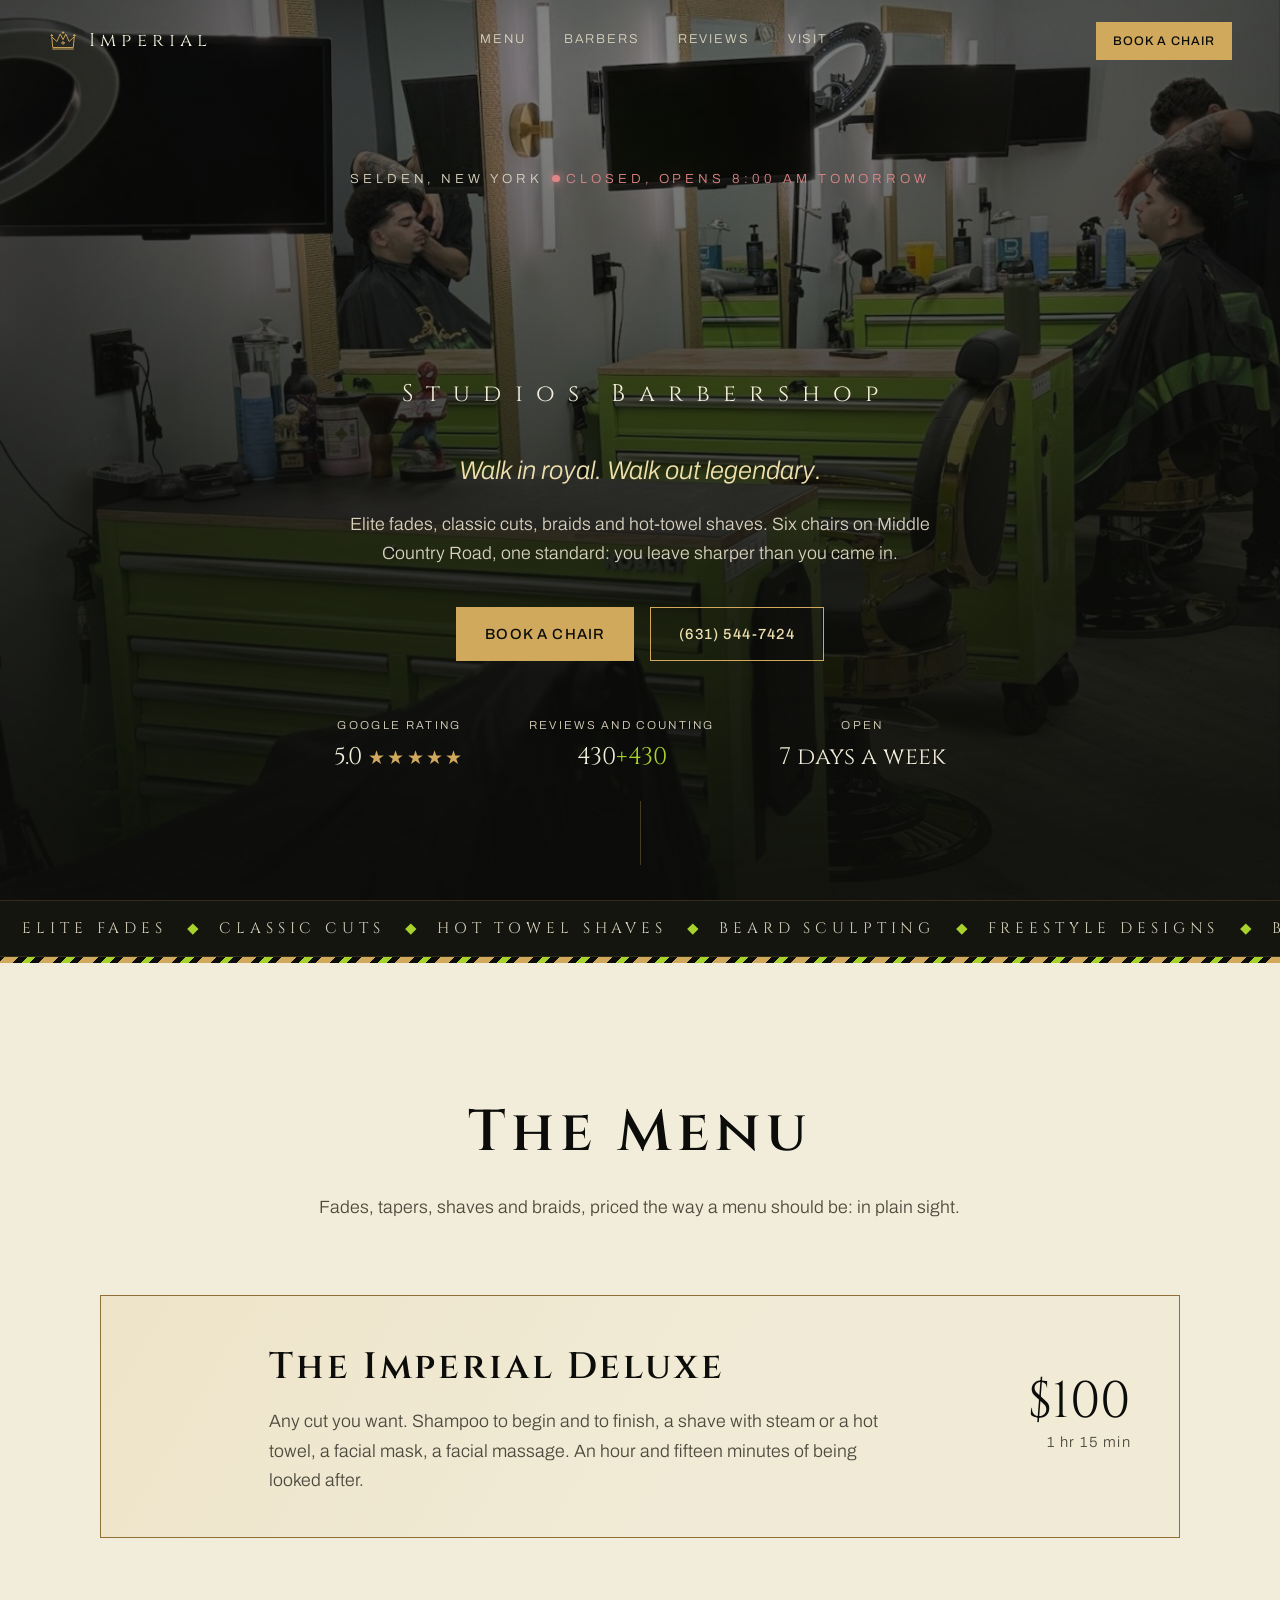
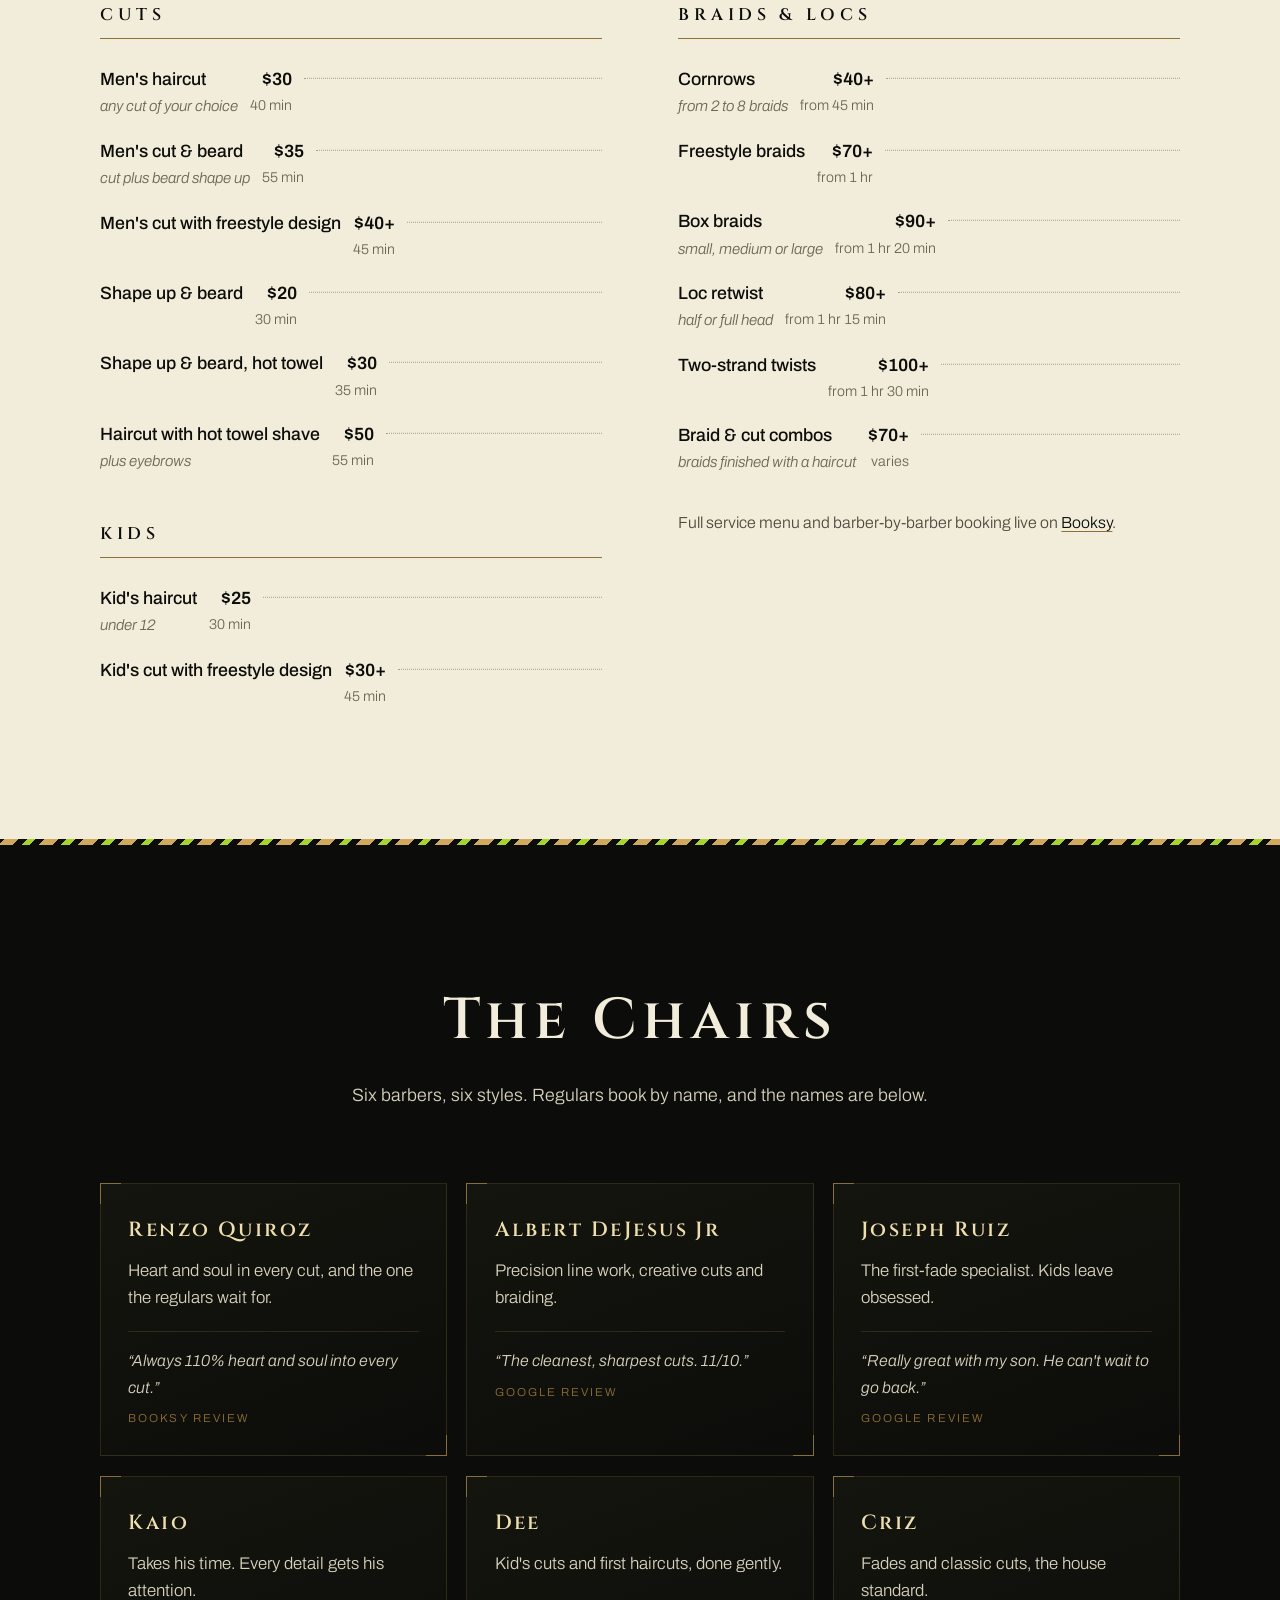
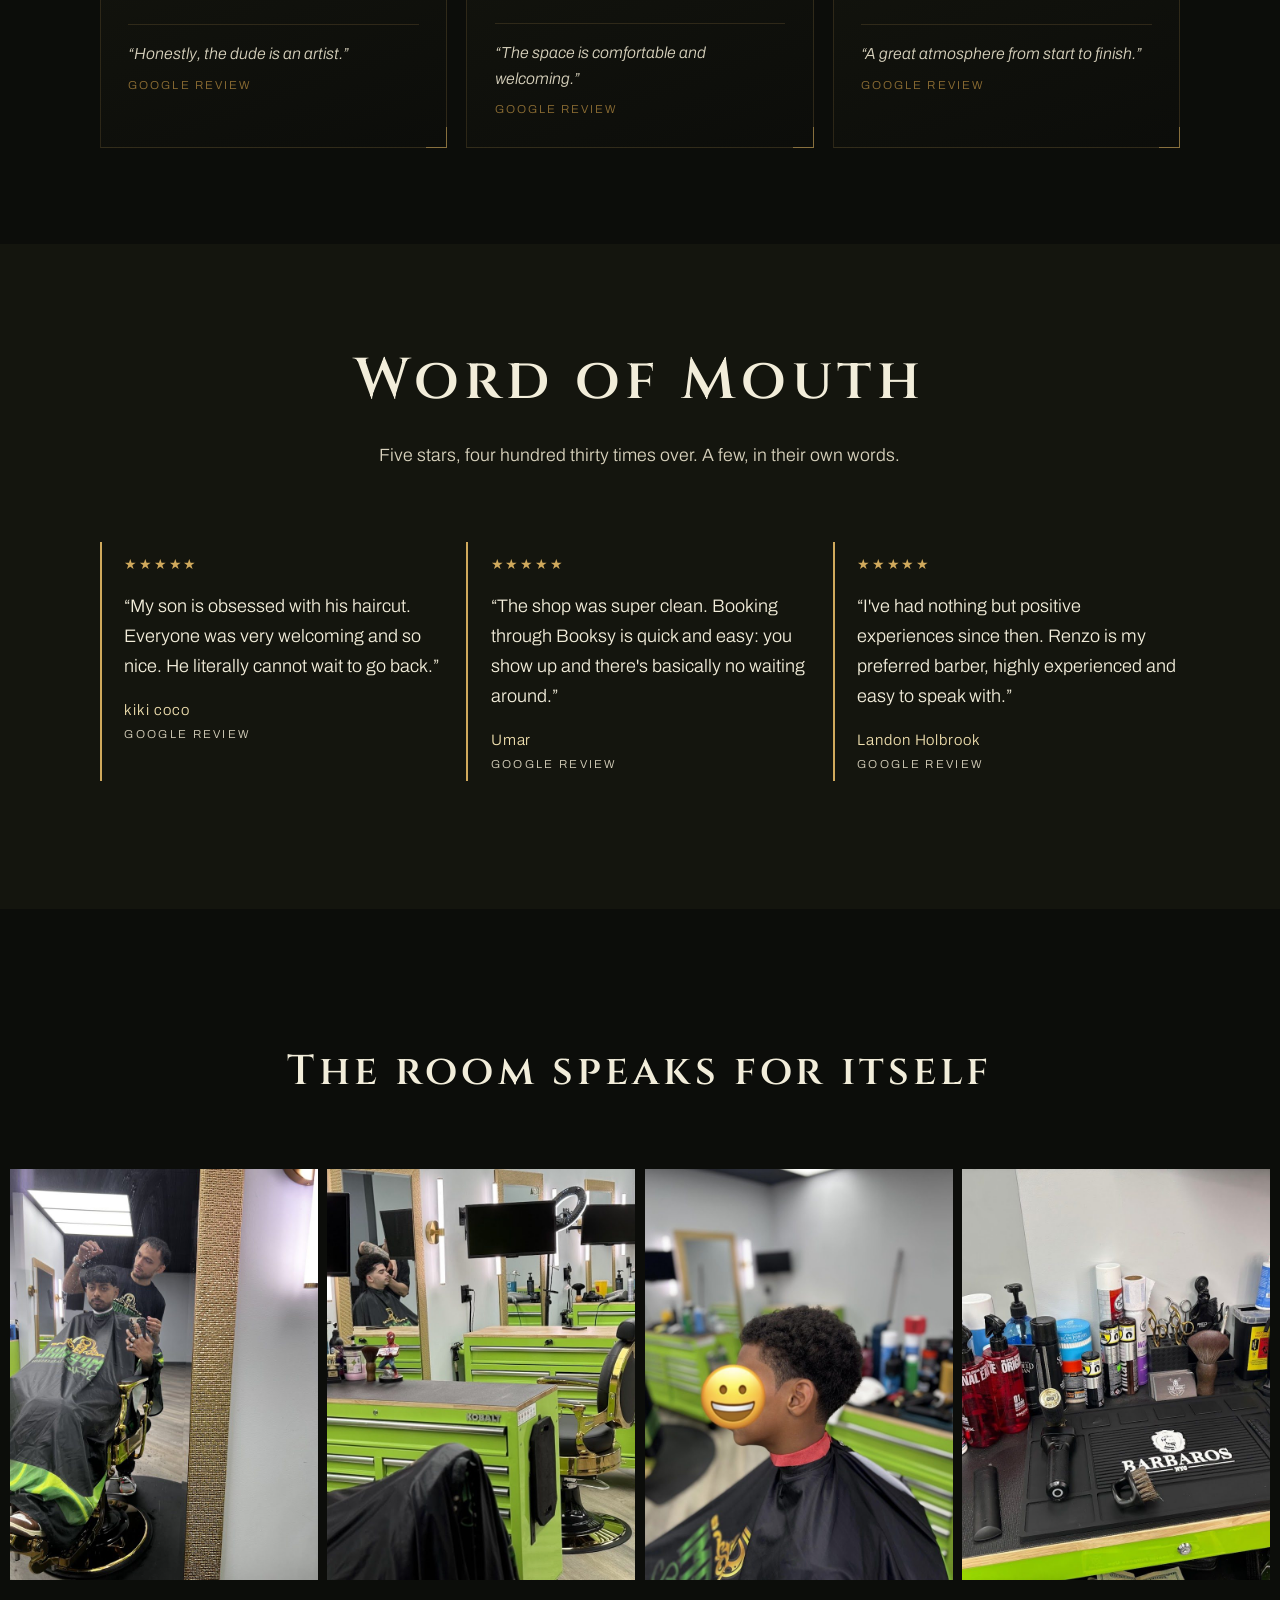
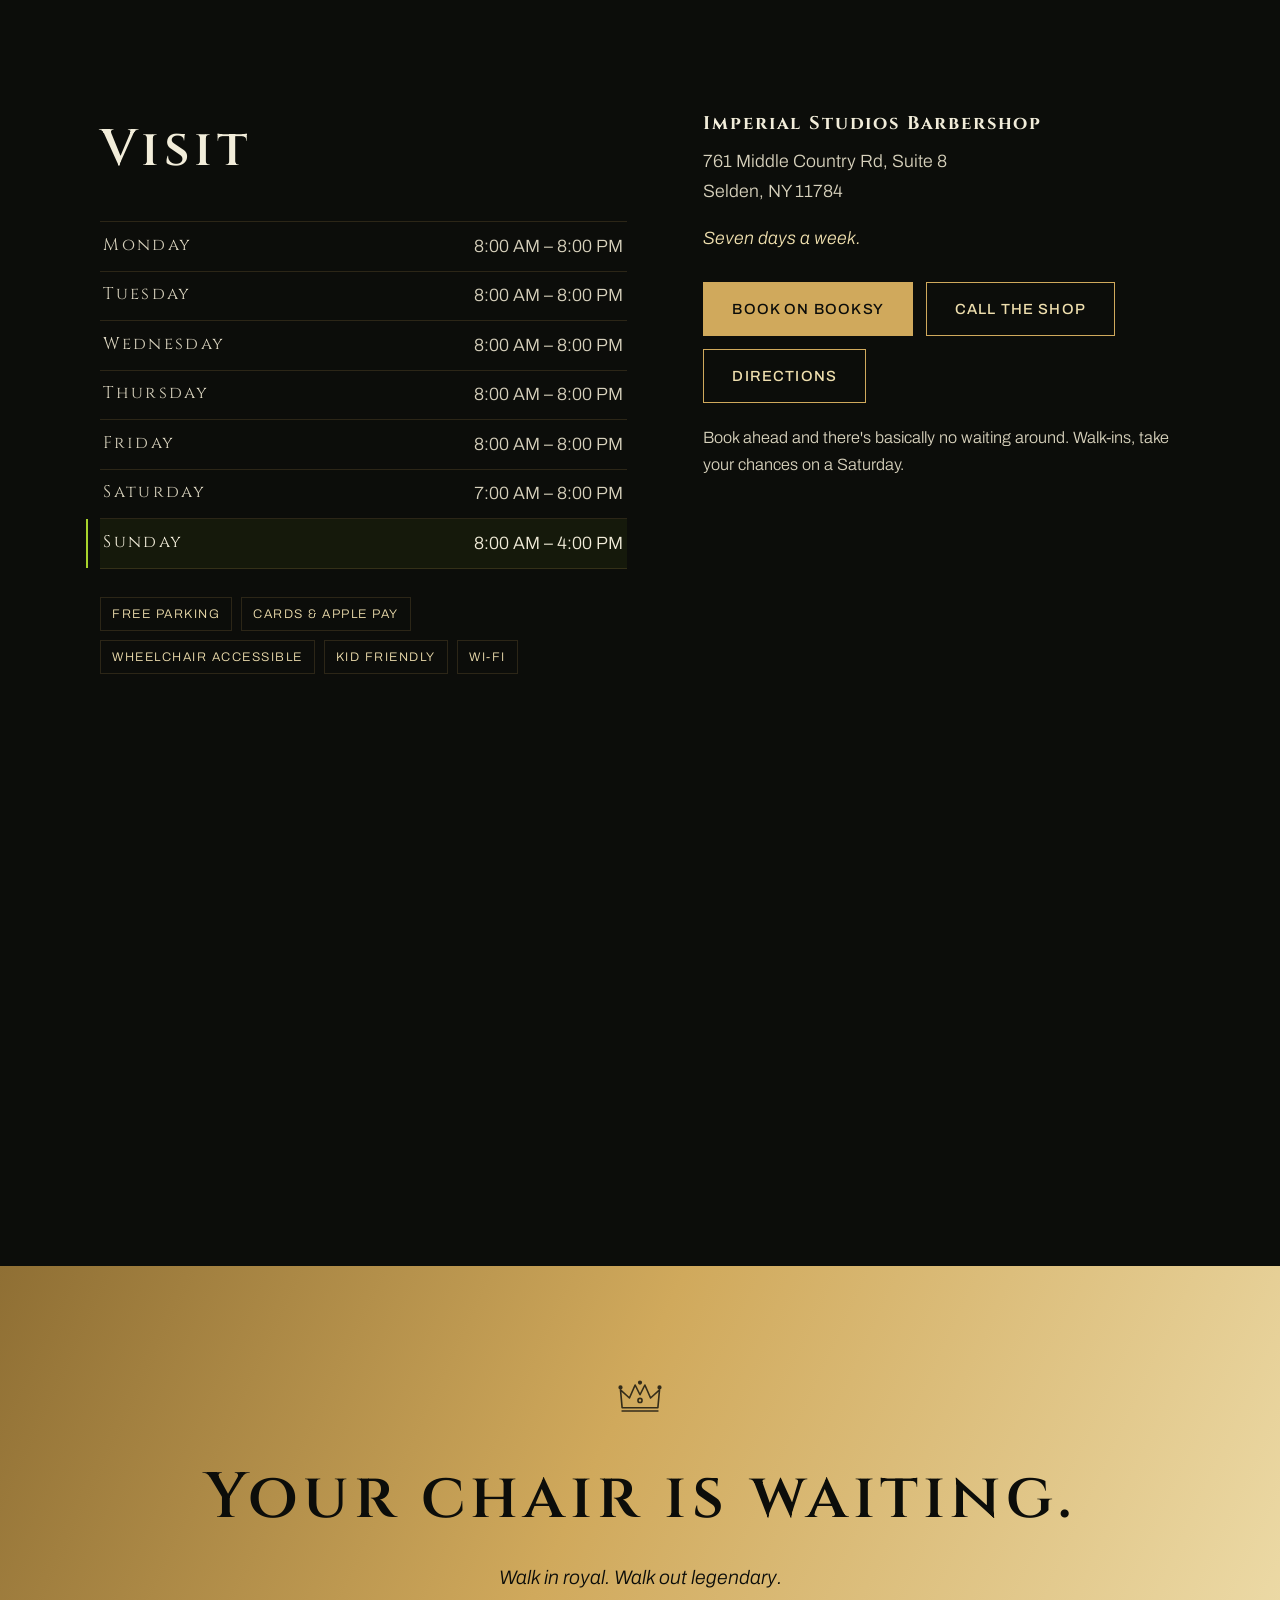
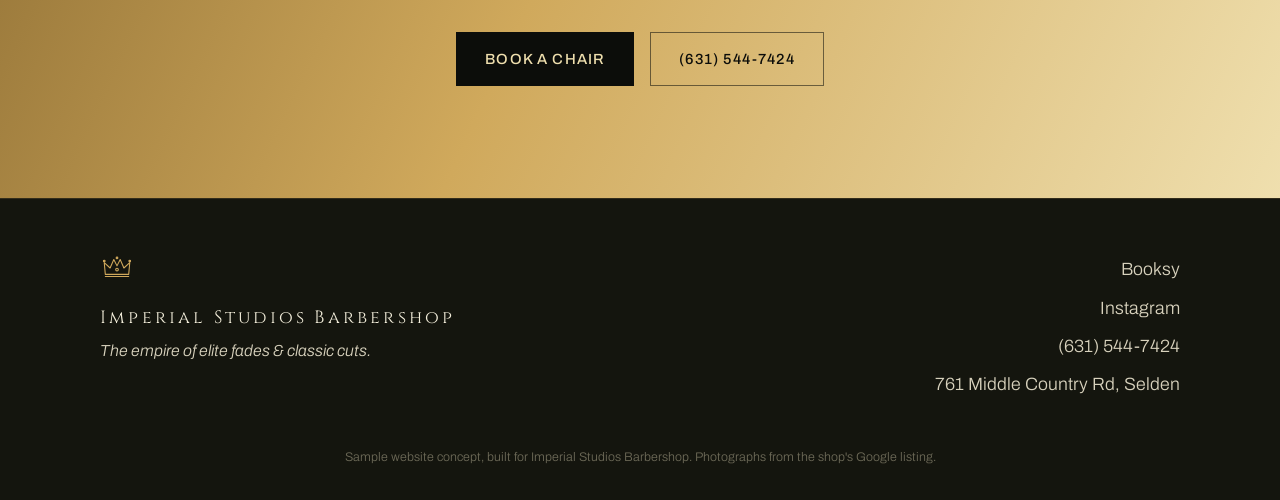
==== index.html @ 31b005c5 "Imperial Studios Barbershop: one-page sample site, gold-and-lime identity, scroll-driven motion" ====
<!DOCTYPE html>
<html lang="en">
<head>
<meta charset="UTF-8">
<meta name="viewport" content="width=device-width, initial-scale=1.0">
<title>Imperial Studios Barbershop · Selden, NY</title>
<meta name="description" content="Elite fades, classic cuts, braids and hot-towel shaves in Selden, New York. Walk in royal, walk out legendary. Book your chair on Booksy.">
<link rel="icon" type="image/svg+xml" href="favicon.svg">
<meta property="og:title" content="Imperial Studios Barbershop · Selden, NY">
<meta property="og:description" content="Walk in royal, walk out legendary. 5.0 stars, 430+ Google reviews. Book your chair on Booksy.">
<meta property="og:image" content="assets/p1.jpg">
<link rel="preconnect" href="https://fonts.googleapis.com">
<link rel="preconnect" href="https://fonts.gstatic.com" crossorigin>
<link href="https://fonts.googleapis.com/css2?family=Cinzel:wght@400;600;700;900&family=Archivo:ital,wght@0,300;0,400;0,500;0,600;1,400&display=swap" rel="stylesheet">
<script type="application/ld+json">
{
  "@context": "https://schema.org",
  "@type": "BarberShop",
  "name": "Imperial Studios Barbershop",
  "telephone": "+1-631-544-7424",
  "address": {
    "@type": "PostalAddress",
    "streetAddress": "761 Middle Country Rd, Suite 8",
    "addressLocality": "Selden",
    "addressRegion": "NY",
    "postalCode": "11784",
    "addressCountry": "US"
  },
  "aggregateRating": { "@type": "AggregateRating", "ratingValue": "5.0", "reviewCount": "430" },
  "openingHoursSpecification": [
    { "@type": "OpeningHoursSpecification", "dayOfWeek": ["Monday","Tuesday","Wednesday","Thursday","Friday"], "opens": "08:00", "closes": "20:00" },
    { "@type": "OpeningHoursSpecification", "dayOfWeek": "Saturday", "opens": "07:00", "closes": "20:00" },
    { "@type": "OpeningHoursSpecification", "dayOfWeek": "Sunday", "opens": "08:00", "closes": "16:00" }
  ],
  "sameAs": ["https://www.instagram.com/imperialstudiosbarbershop/", "https://booksy.com/en-us/1409736_imperial-studios-barbershop_barber-shop_30637_selden"]
}
</script>
<style>/* styles inline-fallback none; see styles.css */</style>
<link rel="stylesheet" href="styles.css">
</head>
<body>

<svg width="0" height="0" style="position:absolute" aria-hidden="true">
  <defs>
    <symbol id="crest" viewBox="0 0 64 48">
      <g fill="none" stroke="currentColor" stroke-width="2" stroke-linejoin="round" stroke-linecap="round">
        <path d="M10 36 L8 14 L19 24 L26 8 L32 20 L38 8 L45 24 L56 14 L54 36 Z"/>
        <path d="M10 40 h44" />
        <circle cx="32" cy="27" r="2.5"/>
        <circle cx="8" cy="11" r="1.6" fill="currentColor"/>
        <circle cx="32" cy="5" r="1.6" fill="currentColor"/>
        <circle cx="56" cy="11" r="1.6" fill="currentColor"/>
      </g>
    </symbol>
    <symbol id="pole" viewBox="0 0 12 48">
      <rect x="0" y="0" width="12" height="48" fill="none"/>
      <path d="M0 48 L12 36 V28 L0 40 Z M0 28 L12 16 V8 L0 20 Z M0 12 L12 0 H4 L0 4 Z" fill="currentColor"/>
    </symbol>
  </defs>
</svg>

<header class="site-head" id="top">
  <a class="brand" href="#top" aria-label="Imperial Studios Barbershop, back to top">
    <svg class="brand-crest" width="30" height="23"><use href="#crest"/></svg>
    <span class="brand-word">Imperial</span>
  </a>
  <nav class="site-nav" aria-label="Sections">
    <a href="#menu">Menu</a>
    <a href="#barbers">Barbers</a>
    <a href="#word">Reviews</a>
    <a href="#visit">Visit</a>
  </nav>
  <a class="btn btn-small btn-solid" href="https://booksy.com/en-us/1409736_imperial-studios-barbershop_barber-shop_30637_selden" target="_blank" rel="noopener">Book a chair</a>
</header>

<main>
  <!-- HERO -->
  <section class="hero">
    <div class="hero-media" aria-hidden="true">
      <img src="assets/p1.jpg" alt="" width="1600" height="1024" fetchpriority="high">
      <div class="hero-veil"></div>
    </div>
    <div class="hero-inner">
      <p class="hero-kicker">Selden, New York <span class="open-dot" id="openStatus"></span></p>
      <h1 class="wordmark" aria-label="Imperial">
        <span class="w-letter" style="--i:0">I</span><span class="w-letter" style="--i:1">M</span><span class="w-letter" style="--i:2">P</span><span class="w-letter" style="--i:3">E</span><span class="w-letter" style="--i:4">R</span><span class="w-letter" style="--i:5">I</span><span class="w-letter" style="--i:6">A</span><span class="w-letter" style="--i:7">L</span>
      </h1>
      <p class="hero-sub">Studios Barbershop</p>
      <p class="hero-line">Walk in royal. Walk out legendary.</p>
      <p class="hero-copy">Elite fades, classic cuts, braids and hot-towel shaves. Six chairs on Middle Country Road, one standard: you leave sharper than you came in.</p>
      <div class="hero-actions">
        <a class="btn btn-solid" href="https://booksy.com/en-us/1409736_imperial-studios-barbershop_barber-shop_30637_selden" target="_blank" rel="noopener">Book a chair</a>
        <a class="btn btn-ghost" href="tel:+16315447424">(631) 544-7424</a>
      </div>
      <dl class="hero-stats">
        <div><dt>Google rating</dt><dd>5.0 <span class="stars" aria-hidden="true">★★★★★</span></dd></div>
        <div><dt>Reviews and counting</dt><dd>430<span class="stat-plus">+</span></dd></div>
        <div><dt>Open</dt><dd>7 days a week</dd></div>
      </dl>
    </div>
    <a class="hero-scroll" href="#menu" aria-label="Scroll to the menu">
      <span class="hero-scroll-track"><span class="hero-scroll-nub"></span></span>
    </a>
  </section>

  <!-- TICKER -->
  <div class="ticker" aria-hidden="true">
    <div class="ticker-row">
      <span>Elite fades</span><i class="tick-sep"></i><span>Classic cuts</span><i class="tick-sep"></i><span>Hot towel shaves</span><i class="tick-sep"></i><span>Beard sculpting</span><i class="tick-sep"></i><span>Freestyle designs</span><i class="tick-sep"></i><span>Braids &amp; locs</span><i class="tick-sep"></i><span>Kids' cuts</span><i class="tick-sep"></i><span>Walk out legendary</span><i class="tick-sep"></i>
      <span>Elite fades</span><i class="tick-sep"></i><span>Classic cuts</span><i class="tick-sep"></i><span>Hot towel shaves</span><i class="tick-sep"></i><span>Beard sculpting</span><i class="tick-sep"></i><span>Freestyle designs</span><i class="tick-sep"></i><span>Braids &amp; locs</span><i class="tick-sep"></i><span>Kids' cuts</span><i class="tick-sep"></i><span>Walk out legendary</span><i class="tick-sep"></i>
    </div>
  </div>

  <!-- MENU -->
  <section class="menu" id="menu">
    <div class="wrap">
      <header class="sec-head rv">
        <h2>The Menu</h2>
        <p class="sec-sub">Fades, tapers, shaves and braids, priced the way a menu should be: in plain sight.</p>
      </header>

      <article class="deluxe rv">
        <div class="deluxe-corners" aria-hidden="true"></div>
        <div class="deluxe-body">
          <h3>The Imperial Deluxe</h3>
          <p>Any cut you want. Shampoo to begin and to finish, a shave with steam or a hot towel, a facial mask, a facial massage. An hour and fifteen minutes of being looked after.</p>
        </div>
        <p class="deluxe-price"><span>$100</span><small>1 hr 15 min</small></p>
      </article>

      <div class="menu-cols">
        <div class="menu-col rv">
          <h3 class="menu-cat">Cuts</h3>
          <ul class="ledger">
            <li><span class="li-name">Men's haircut <em>any cut of your choice</em></span><span class="li-price">$30<i>40 min</i></span></li>
            <li><span class="li-name">Men's cut &amp; beard <em>cut plus beard shape up</em></span><span class="li-price">$35<i>55 min</i></span></li>
            <li><span class="li-name">Men's cut with freestyle design</span><span class="li-price">$40+<i>45 min</i></span></li>
            <li><span class="li-name">Shape up &amp; beard</span><span class="li-price">$20<i>30 min</i></span></li>
            <li><span class="li-name">Shape up &amp; beard, hot towel</span><span class="li-price">$30<i>35 min</i></span></li>
            <li><span class="li-name">Haircut with hot towel shave <em>plus eyebrows</em></span><span class="li-price">$50<i>55 min</i></span></li>
          </ul>
          <h3 class="menu-cat">Kids</h3>
          <ul class="ledger">
            <li><span class="li-name">Kid's haircut <em>under 12</em></span><span class="li-price">$25<i>30 min</i></span></li>
            <li><span class="li-name">Kid's cut with freestyle design</span><span class="li-price">$30+<i>45 min</i></span></li>
          </ul>
        </div>
        <div class="menu-col rv">
          <h3 class="menu-cat">Braids &amp; locs</h3>
          <ul class="ledger">
            <li><span class="li-name">Cornrows <em>from 2 to 8 braids</em></span><span class="li-price">$40+<i>from 45 min</i></span></li>
            <li><span class="li-name">Freestyle braids</span><span class="li-price">$70+<i>from 1 hr</i></span></li>
            <li><span class="li-name">Box braids <em>small, medium or large</em></span><span class="li-price">$90+<i>from 1 hr 20 min</i></span></li>
            <li><span class="li-name">Loc retwist <em>half or full head</em></span><span class="li-price">$80+<i>from 1 hr 15 min</i></span></li>
            <li><span class="li-name">Two-strand twists</span><span class="li-price">$100+<i>from 1 hr 30 min</i></span></li>
            <li><span class="li-name">Braid &amp; cut combos <em>braids finished with a haircut</em></span><span class="li-price">$70+<i>varies</i></span></li>
          </ul>
          <p class="menu-note">Full service menu and barber-by-barber booking live on <a href="https://booksy.com/en-us/1409736_imperial-studios-barbershop_barber-shop_30637_selden" target="_blank" rel="noopener">Booksy</a>.</p>
        </div>
      </div>
    </div>
  </section>

  <!-- BARBERS -->
  <section class="barbers" id="barbers">
    <div class="wrap">
      <header class="sec-head rv">
        <h2>The Chairs</h2>
        <p class="sec-sub">Six barbers, six styles. Regulars book by name, and the names are below.</p>
      </header>
      <ul class="court">
        <li class="plate rv"><h3>Renzo Quiroz</h3><p>Heart and soul in every cut, and the one the regulars wait for.</p><blockquote>&ldquo;Always 110% heart and soul into every cut.&rdquo;<cite>Booksy review</cite></blockquote></li>
        <li class="plate rv"><h3>Albert DeJesus Jr</h3><p>Precision line work, creative cuts and braiding.</p><blockquote>&ldquo;The cleanest, sharpest cuts. 11/10.&rdquo;<cite>Google review</cite></blockquote></li>
        <li class="plate rv"><h3>Joseph Ruiz</h3><p>The first-fade specialist. Kids leave obsessed.</p><blockquote>&ldquo;Really great with my son. He can't wait to go back.&rdquo;<cite>Google review</cite></blockquote></li>
        <li class="plate rv"><h3>Kaio</h3><p>Takes his time. Every detail gets his attention.</p><blockquote>&ldquo;Honestly, the dude is an artist.&rdquo;<cite>Google review</cite></blockquote></li>
        <li class="plate rv"><h3>Dee</h3><p>Kid's cuts and first haircuts, done gently.</p><blockquote>&ldquo;The space is comfortable and welcoming.&rdquo;<cite>Google review</cite></blockquote></li>
        <li class="plate rv"><h3>Criz</h3><p>Fades and classic cuts, the house standard.</p><blockquote>&ldquo;A great atmosphere from start to finish.&rdquo;<cite>Google review</cite></blockquote></li>
      </ul>
    </div>
  </section>

  <!-- REVIEWS -->
  <section class="word" id="word">
    <div class="wrap">
      <header class="sec-head rv">
        <h2>Word of Mouth</h2>
        <p class="sec-sub">Five stars, four hundred thirty times over. A few, in their own words.</p>
      </header>
      <div class="quote-row">
        <figure class="quote rv">
          <span class="stars" aria-label="5 out of 5 stars">★★★★★</span>
          <blockquote>&ldquo;My son is obsessed with his haircut. Everyone was very welcoming and so nice. He literally cannot wait to go back.&rdquo;</blockquote>
          <figcaption>kiki coco <span>Google review</span></figcaption>
        </figure>
        <figure class="quote rv">
          <span class="stars" aria-label="5 out of 5 stars">★★★★★</span>
          <blockquote>&ldquo;The shop was super clean. Booking through Booksy is quick and easy: you show up and there's basically no waiting around.&rdquo;</blockquote>
          <figcaption>Umar <span>Google review</span></figcaption>
        </figure>
        <figure class="quote rv">
          <span class="stars" aria-label="5 out of 5 stars">★★★★★</span>
          <blockquote>&ldquo;I've had nothing but positive experiences since then. Renzo is my preferred barber, highly experienced and easy to speak with.&rdquo;</blockquote>
          <figcaption>Landon Holbrook <span>Google review</span></figcaption>
        </figure>
      </div>
    </div>
  </section>

  <!-- GALLERY -->
  <section class="gallery" id="gallery" aria-label="Inside the shop">
    <h2 class="gallery-title rv">The room speaks for itself</h2>
    <div class="gallery-strip">
      <figure class="g-item rv"><img src="assets/p3.jpg" alt="A fresh cut in the chair, framed by the shop's gold mirror" loading="lazy" width="768" height="1024"></figure>
      <figure class="g-item rv"><img src="assets/p1.jpg" alt="The shop floor: gold chairs, lime workstations, every station lit" loading="lazy" width="1600" height="1024"></figure>
      <figure class="g-item rv"><img src="assets/p2.jpg" alt="A crisp taper, freshly finished" loading="lazy" width="798" height="1024"></figure>
      <figure class="g-item rv"><img src="assets/p4.jpg" alt="A barber's station, tools laid out for the next chair" loading="lazy" width="1600" height="1024"></figure>
    </div>
  </section>

  <!-- VISIT -->
  <section class="visit" id="visit">
    <div class="wrap visit-grid">
      <div class="visit-hours rv">
        <h2>Visit</h2>
        <dl class="hours" id="hoursList">
          <div data-day="1"><dt>Monday</dt><dd>8:00 AM – 8:00 PM</dd></div>
          <div data-day="2"><dt>Tuesday</dt><dd>8:00 AM – 8:00 PM</dd></div>
          <div data-day="3"><dt>Wednesday</dt><dd>8:00 AM – 8:00 PM</dd></div>
          <div data-day="4"><dt>Thursday</dt><dd>8:00 AM – 8:00 PM</dd></div>
          <div data-day="5"><dt>Friday</dt><dd>8:00 AM – 8:00 PM</dd></div>
          <div data-day="6"><dt>Saturday</dt><dd>7:00 AM – 8:00 PM</dd></div>
          <div data-day="0"><dt>Sunday</dt><dd>8:00 AM – 4:00 PM</dd></div>
        </dl>
        <ul class="perks" aria-label="Amenities">
          <li>Free parking</li>
          <li>Cards &amp; Apple Pay</li>
          <li>Wheelchair accessible</li>
          <li>Kid friendly</li>
          <li>Wi-Fi</li>
        </ul>
      </div>
      <div class="visit-info rv">
        <address class="addr">
          <strong>Imperial Studios Barbershop</strong>
          761 Middle Country Rd, Suite 8<br>
          Selden, NY 11784
        </address>
        <p class="open-line" id="openLine">Seven days a week.</p>
        <div class="visit-actions">
          <a class="btn btn-solid" href="https://booksy.com/en-us/1409736_imperial-studios-barbershop_barber-shop_30637_selden" target="_blank" rel="noopener">Book on Booksy</a>
          <a class="btn btn-ghost" href="tel:+16315447424">Call the shop</a>
          <a class="btn btn-ghost" href="https://maps.google.com/?cid=996192709148939534" target="_blank" rel="noopener">Directions</a>
        </div>
        <p class="book-note">Book ahead and there's basically no waiting around. Walk-ins, take your chances on a Saturday.</p>
      </div>
    </div>
    <div class="map rv">
      <iframe title="Map to Imperial Studios Barbershop, 761 Middle Country Rd, Selden, NY" src="https://www.google.com/maps?q=761+Middle+Country+Rd,+Selden,+NY+11784&amp;output=embed" loading="lazy" referrerpolicy="no-referrer-when-downgrade" allowfullscreen></iframe>
    </div>
  </section>

  <!-- CTA -->
  <section class="cta-band">
    <div class="wrap">
      <svg class="band-crest" width="52" height="40" aria-hidden="true"><use href="#crest"/></svg>
      <h2>Your chair is waiting.</h2>
      <p>Walk in royal. Walk out legendary.</p>
      <div class="hero-actions center">
        <a class="btn btn-ink" href="https://booksy.com/en-us/1409736_imperial-studios-barbershop_barber-shop_30637_selden" target="_blank" rel="noopener">Book a chair</a>
        <a class="btn btn-ink-ghost" href="tel:+16315447424">(631) 544-7424</a>
      </div>
    </div>
  </section>
</main>

<footer class="site-foot">
  <div class="wrap foot-grid">
    <div class="foot-brand">
      <svg class="brand-crest" width="34" height="26" aria-hidden="true"><use href="#crest"/></svg>
      <p class="foot-name">Imperial Studios Barbershop</p>
      <p class="foot-tag">The empire of elite fades &amp; classic cuts.</p>
    </div>
    <nav class="foot-links" aria-label="Contact and social">
      <a href="https://booksy.com/en-us/1409736_imperial-studios-barbershop_barber-shop_30637_selden" target="_blank" rel="noopener">Booksy</a>
      <a href="https://www.instagram.com/imperialstudiosbarbershop/" target="_blank" rel="noopener">Instagram</a>
      <a href="tel:+16315447424">(631) 544-7424</a>
      <a href="https://maps.google.com/?cid=996192709148939534" target="_blank" rel="noopener">761 Middle Country Rd, Selden</a>
    </nav>
  </div>
  <p class="foot-note">Sample website concept, built for Imperial Studios Barbershop. Photographs from the shop's Google listing.</p>
</footer>

<script src="script.js"></script>
</body>
</html>
---- styles.css ----
/* ══════════════════════════════════════════════════════════
   IMPERIAL STUDIOS BARBERSHOP
   Identity: lacquer black, imperial gold, Kobalt lime.
   Display: Cinzel (Roman inscriptional caps). Body: Archivo.
   Motion: one hero load sequence + CSS scroll-driven reveals.
   ══════════════════════════════════════════════════════════ */

:root {
  --ink: #0c0d0a;
  --ink-2: #14150e;
  --ink-3: #1d1f15;
  --bone: #f2edda;
  --bone-dim: #d8d2bd;
  --gold: #d0a95c;
  --gold-bright: #efdfae;
  --gold-deep: #8f6f34;
  --gold-line: rgba(208, 169, 92, .32);
  --gold-line-soft: rgba(208, 169, 92, .16);
  --lime: #a8d32c;
  --lime-deep: #7fa31e;
  --display: "Cinzel", "Times New Roman", serif;
  --body: "Archivo", "Helvetica Neue", sans-serif;
  --ease-out: cubic-bezier(0.23, 1, 0.32, 1);
  --ease-inout: cubic-bezier(0.77, 0, 0.175, 1);
  --wrap: min(1080px, calc(100% - 3rem));
}

* { margin: 0; padding: 0; box-sizing: border-box; }
html { scroll-behavior: smooth; }
body {
  background: var(--ink);
  color: var(--bone);
  font-family: var(--body);
  font-weight: 300;
  font-size: clamp(1rem, .95rem + .2vw, 1.125rem);
  line-height: 1.65;
  -webkit-font-smoothing: antialiased;
}
img { display: block; max-width: 100%; height: auto; }
a { color: inherit; }
::selection { background: var(--gold); color: var(--ink); }
:focus-visible { outline: 2px solid var(--lime); outline-offset: 3px; border-radius: 2px; }

.wrap { width: var(--wrap); margin-inline: auto; }

h1, h2, h3 { font-family: var(--display); font-weight: 600; }

/* ── Buttons ─────────────────────────────────────────── */
.btn {
  display: inline-block;
  font-family: var(--body);
  font-weight: 500;
  font-size: .92rem;
  letter-spacing: .08em;
  text-transform: uppercase;
  text-decoration: none;
  padding: .95em 1.9em;
  border: 1px solid var(--gold);
  position: relative;
  overflow: hidden;
  transition: background-color .18s var(--ease-out), color .18s var(--ease-out), border-color .18s var(--ease-out), transform .18s var(--ease-out);
}
.btn::after {
  content: "";
  position: absolute;
  inset: 0;
  background: linear-gradient(115deg, transparent 30%, rgba(255,255,255,.35) 48%, transparent 62%);
  transform: translateX(-110%);
  transition: transform .55s var(--ease-inout);
  pointer-events: none;
}
.btn:hover::after { transform: translateX(110%); }
.btn-solid { background: var(--gold); color: var(--ink); }
.btn-solid:hover { background: var(--gold-bright); border-color: var(--gold-bright); transform: translateY(-2px); }
.btn-ghost { color: var(--gold-bright); background: transparent; }
.btn-ghost:hover { background: rgba(208,169,92,.12); transform: translateY(-2px); }
.btn-small { padding: .6em 1.3em; font-size: .78rem; }
.btn-ink { background: var(--ink); border-color: var(--ink); color: var(--gold-bright); }
.btn-ink:hover { background: #000; transform: translateY(-2px); }
.btn-ink-ghost { color: var(--ink); border-color: rgba(12,13,10,.55); }
.btn-ink-ghost:hover { background: rgba(12,13,10,.08); transform: translateY(-2px); }

/* ── Header ──────────────────────────────────────────── */
.site-head {
  position: fixed;
  inset: 0 0 auto 0;
  z-index: 50;
  display: flex;
  align-items: center;
  justify-content: space-between;
  gap: 1.5rem;
  padding: 1.4rem clamp(1.25rem, 4vw, 3rem);
  background: linear-gradient(rgba(12,13,10,.72), rgba(12,13,10,0));
  transition: background-color .3s var(--ease-out);
}
.brand { display: inline-flex; align-items: center; gap: .7rem; text-decoration: none; }
.brand-crest { color: var(--gold); flex: none; }
.brand-word { font-family: var(--display); font-size: 1.15rem; letter-spacing: .28em; color: var(--bone); }
.site-nav { display: flex; gap: clamp(1rem, 3vw, 2.4rem); }
.site-nav a {
  font-size: .8rem;
  letter-spacing: .14em;
  text-transform: uppercase;
  text-decoration: none;
  color: var(--bone-dim);
  padding-bottom: .25em;
  border-bottom: 1px solid transparent;
  transition: color .16s var(--ease-out), border-color .16s var(--ease-out);
}
.site-nav a:hover { color: var(--gold-bright); border-color: var(--gold); }
@media (max-width: 700px) { .site-nav { display: none; } }

/* ── Hero ────────────────────────────────────────────── */
.hero {
  position: relative;
  min-height: 100svh;
  display: grid;
  place-items: center;
  overflow: hidden;
  padding: 7rem 1.5rem 4.5rem;
  isolation: isolate;
}
.hero-media, .hero-media img { position: absolute; inset: 0; width: 100%; height: 100%; }
.hero-media img { object-fit: cover; object-position: center 30%; }
.hero-veil {
  position: absolute; inset: 0;
  background:
    radial-gradient(120% 90% at 50% 8%, rgba(12,13,10,.18) 0%, rgba(12,13,10,.78) 62%, rgba(12,13,10,.94) 100%),
    linear-gradient(rgba(12,13,10,.35), rgba(12,13,10,.35));
}
.hero-inner { position: relative; text-align: center; max-width: 62rem; }
.hero-kicker {
  font-size: .82rem;
  letter-spacing: .3em;
  text-transform: uppercase;
  color: var(--bone-dim);
  display: inline-flex;
  align-items: center;
  gap: .8em;
}
.open-dot { display: inline-flex; align-items: center; gap: .5em; color: var(--lime); }
.open-dot::before { content: ""; width: .55em; height: .55em; border-radius: 50%; background: currentColor; box-shadow: 0 0 10px currentColor; }
.open-dot.closed { color: #e08585; }

.wordmark {
  margin-top: 1.2rem;
  font-weight: 700;
  font-size: clamp(2.5rem, 13vw, 10.5rem);
  line-height: .95;
  letter-spacing: .06em;
  background: linear-gradient(100deg, var(--gold-deep) 0%, var(--gold) 22%, var(--gold-bright) 40%, #fdf6dd 50%, var(--gold-bright) 60%, var(--gold) 78%, var(--gold-deep) 100%);
  background-size: 200% 100%;
  -webkit-background-clip: text;
  background-clip: text;
  color: transparent;
}
.w-letter { display: inline-block; }
.hero-sub {
  margin-top: .4rem;
  font-family: var(--display);
  font-size: clamp(.95rem, 2vw, 1.5rem);
  letter-spacing: .55em;
  text-indent: .55em;
  color: var(--bone);
}
.hero-line {
  margin-top: 2.2rem;
  font-style: italic;
  font-size: clamp(1.1rem, 2.4vw, 1.6rem);
  color: var(--gold-bright);
}
.hero-copy { margin: 1.1rem auto 0; max-width: 34em; color: var(--bone-dim); }
.hero-actions { margin-top: 2.4rem; display: flex; justify-content: center; gap: 1rem; flex-wrap: wrap; }
.hero-actions.center { justify-content: center; }
.hero-stats {
  margin: 3.4rem auto 0;
  display: flex;
  justify-content: center;
  gap: clamp(1.5rem, 5vw, 4rem);
  flex-wrap: wrap;
}
.hero-stats dt { font-size: .72rem; letter-spacing: .2em; text-transform: uppercase; color: var(--bone-dim); }
.hero-stats dd { font-family: var(--display); font-size: 1.5rem; color: var(--bone); margin-top: .2rem; }
.stars { color: var(--gold); letter-spacing: .12em; font-size: .8em; }
.stat-plus { color: var(--lime); }

.hero-scroll { position: absolute; left: 50%; bottom: 2.2rem; translate: -50% 0; width: 1px; height: 4rem; }
.hero-scroll-track { display: block; width: 1px; height: 100%; background: rgba(208,169,92,.3); position: relative; overflow: hidden; }
.hero-scroll-nub { position: absolute; top: -40%; left: 0; width: 1px; height: 40%; background: var(--gold-bright); }

/* ── Ticker ──────────────────────────────────────────── */
.ticker { border-block: 1px solid var(--gold-line-soft); background: var(--ink-2); overflow: hidden; }
.ticker-row {
  display: flex;
  width: max-content;
  padding: .95rem 0;
  font-family: var(--display);
  font-size: .95rem;
  letter-spacing: .32em;
  text-transform: uppercase;
  color: var(--bone-dim);
  white-space: nowrap;
}
.ticker-row > span { padding-inline: 1.4rem; }
.tick-sep { width: .5em; align-self: center; aspect-ratio: 1; rotate: 45deg; background: var(--lime); flex: none; }

/* ── Sections ────────────────────────────────────────── */
.sec-head { text-align: center; margin-bottom: clamp(2.5rem, 6vw, 4.5rem); }
.sec-head h2 {
  font-size: clamp(2.1rem, 5.5vw, 3.6rem);
  letter-spacing: .1em;
  color: var(--bone);
}
.sec-sub { margin-top: .8rem; color: var(--bone-dim); max-width: 40em; margin-inline: auto; }

/* ── Menu (engraved, on bone) ────────────────────────── */
.menu { background: var(--bone); color: var(--ink); padding: clamp(4.5rem, 10vw, 8rem) 0; position: relative; }
.menu::before, .menu::after {
  content: "";
  position: absolute; left: 0; right: 0; height: 6px;
  background: repeating-linear-gradient(-45deg, var(--gold) 0 10px, var(--ink) 10px 16px, var(--lime) 16px 22px, var(--ink) 22px 28px);
}
.menu::before { top: 0; } .menu::after { bottom: 0; }
.menu .sec-head h2 { color: var(--ink); }
.menu .sec-sub { color: #4c4a3e; }

.deluxe {
  display: flex;
  justify-content: space-between;
  align-items: center;
  gap: 2rem;
  border: 1px solid var(--gold-deep);
  padding: clamp(1.6rem, 4vw, 2.6rem) clamp(1.4rem, 4vw, 3rem);
  margin-bottom: clamp(2.5rem, 6vw, 4rem);
  position: relative;
  background: linear-gradient(120deg, rgba(208,169,92,.14), rgba(208,169,92,.03) 55%);
}
.deluxe h3 { font-size: clamp(1.5rem, 3.4vw, 2.3rem); letter-spacing: .08em; }
.deluxe-body p { margin-top: .6rem; color: #4c4a3e; max-width: 36em; }
.deluxe-price { text-align: right; flex: none; }
.deluxe-price span { font-family: var(--display); font-size: clamp(2rem, 5vw, 3.2rem); color: var(--ink); display: block; line-height: 1; }
.deluxe-price small { color: #4c4a3e; letter-spacing: .1em; }

.menu-cols { display: grid; grid-template-columns: 1fr 1fr; gap: clamp(2rem, 6vw, 5rem); }
@media (max-width: 760px) { .menu-cols { grid-template-columns: 1fr; } }
.menu-cat {
  font-size: 1.05rem;
  letter-spacing: .28em;
  text-transform: uppercase;
  color: var(--ink);
  border-bottom: 1px solid var(--gold-deep);
  padding-bottom: .5rem;
  margin: 2.4rem 0 1.1rem;
}
.menu-cat:first-child { margin-top: 0; }
.ledger { list-style: none; }
.ledger li {
  display: flex;
  align-items: baseline;
  gap: .75rem;
  padding: .55rem 0;
}
.li-name { flex: none; font-weight: 500; }
.li-name em { display: block; font-style: italic; font-weight: 300; font-size: .85em; color: #6b6754; }
.ledger li::after { content: ""; flex: 1; border-bottom: 1px dotted rgba(12,13,10,.35); translate: 0 -.35em; }
.li-price { flex: none; text-align: right; font-weight: 600; font-variant-numeric: tabular-nums; }
.li-price i { display: block; font-style: normal; font-weight: 300; font-size: .8em; color: #6b6754; }
.menu-note { margin-top: 1.6rem; font-size: .9em; color: #4c4a3e; }
.menu-note a { color: var(--ink); text-underline-offset: 3px; text-decoration-color: var(--gold-deep); }

/* ── Barbers (gold plates) ───────────────────────────── */
.barbers { padding: clamp(4.5rem, 10vw, 8rem) 0 clamp(3.5rem, 8vw, 6rem); }
.court {
  list-style: none;
  display: grid;
  grid-template-columns: repeat(auto-fit, minmax(280px, 1fr));
  gap: 1.2rem;
}
.plate {
  border: 1px solid var(--gold-line-soft);
  background: linear-gradient(160deg, var(--ink-2), var(--ink));
  padding: 1.9rem 1.7rem 1.7rem;
  position: relative;
  transition: border-color .25s var(--ease-out), background-color .25s var(--ease-out);
}
.plate::before, .plate::after {
  content: "";
  position: absolute;
  width: 20px; height: 20px;
  border-color: var(--gold);
  border-style: solid;
  opacity: .55;
  transition: opacity .25s var(--ease-out);
}
.plate::before { top: -1px; left: -1px; border-width: 1px 0 0 1px; }
.plate::after { bottom: -1px; right: -1px; border-width: 0 1px 1px 0; }
.plate h3 { font-size: 1.28rem; letter-spacing: .12em; color: var(--gold-bright); }
.plate > p { margin-top: .55rem; font-size: .95em; color: var(--bone-dim); min-height: 3.2em; }
.plate blockquote {
  margin-top: 1.2rem;
  padding-top: 1rem;
  border-top: 1px solid var(--gold-line-soft);
  font-style: italic;
  font-size: .9em;
  color: var(--bone-dim);
}
.plate cite { display: block; margin-top: .5rem; font-style: normal; font-size: .72rem; letter-spacing: .18em; text-transform: uppercase; color: var(--gold-deep); }

/* ── Reviews ─────────────────────────────────────────── */
.word { padding: clamp(3rem, 7vw, 6rem) 0 clamp(4.5rem, 10vw, 8rem); background: var(--ink-2); }
.quote-row { display: grid; grid-template-columns: repeat(auto-fit, minmax(280px, 1fr)); gap: 1.2rem; }
.quote { border-left: 2px solid var(--gold); padding: .4rem 0 .4rem 1.4rem; }
.quote blockquote { margin-top: .9rem; font-size: 1.02em; color: var(--bone); }
.quote figcaption { margin-top: 1rem; font-size: .85em; letter-spacing: .06em; color: var(--gold-bright); }
.quote figcaption span { display: block; font-size: .72rem; letter-spacing: .2em; text-transform: uppercase; color: var(--bone-dim); margin-top: .15rem; }

/* ── Gallery ─────────────────────────────────────────── */
.gallery { padding: clamp(4.5rem, 10vw, 8rem) 0 0; }
.gallery-title {
  text-align: center;
  font-size: clamp(1.7rem, 4vw, 2.6rem);
  letter-spacing: .1em;
  margin-bottom: clamp(2.5rem, 6vw, 4rem);
  color: var(--bone);
}
.gallery-strip {
  display: grid;
  grid-template-columns: repeat(4, 1fr);
  gap: .6rem;
  padding: 0 .6rem;
}
@media (max-width: 900px) { .gallery-strip { grid-template-columns: repeat(2, 1fr); } }
.g-item { overflow: hidden; }
.g-item img { width: 100%; height: 100%; object-fit: cover; }

/* ── Visit ───────────────────────────────────────────── */
.visit { padding: clamp(4.5rem, 10vw, 8rem) 0 0; }
.visit-grid { display: grid; grid-template-columns: 1.05fr .95fr; gap: clamp(2.5rem, 6vw, 5rem); }
@media (max-width: 860px) { .visit-grid { grid-template-columns: 1fr; } }
.visit h2 { font-size: clamp(2rem, 5vw, 3.2rem); letter-spacing: .1em; margin-bottom: 1.8rem; }
.hours { border-top: 1px solid var(--gold-line-soft); }
.hours > div {
  display: flex;
  justify-content: space-between;
  gap: 1rem;
  padding: .6rem .2rem;
  border-bottom: 1px solid var(--gold-line-soft);
  position: relative;
}
.hours dt { font-family: var(--display); letter-spacing: .14em; font-size: .95em; color: var(--bone-dim); }
.hours dd { font-variant-numeric: tabular-nums; color: var(--bone-dim); }
.hours > div.today { background: rgba(168, 211, 44, .06); }
.hours > div.today::before { content: ""; position: absolute; left: -0.9rem; top: 0; bottom: 0; width: 2px; background: var(--lime); }
.hours > div.today dt, .hours > div.today dd { color: var(--bone); }
.perks { list-style: none; display: flex; flex-wrap: wrap; gap: .55rem; margin-top: 1.8rem; }
.perks li {
  font-size: .78rem;
  letter-spacing: .12em;
  text-transform: uppercase;
  color: var(--gold-bright);
  border: 1px solid var(--gold-line-soft);
  padding: .45em .9em;
}
.addr { font-style: normal; line-height: 1.7; }
.addr strong { font-family: var(--display); font-size: 1.15rem; letter-spacing: .1em; display: block; margin-bottom: .4rem; color: var(--bone); }
.addr, .open-line, .book-note { color: var(--bone-dim); }
.open-line { margin-top: 1.1rem; font-style: italic; color: var(--gold-bright); }
.visit-actions { display: flex; flex-wrap: wrap; gap: .8rem; margin-top: 1.8rem; }
.book-note { margin-top: 1.4rem; font-size: .92em; max-width: 30em; }
.map { margin-top: clamp(2.5rem, 6vw, 4rem); }
.map iframe { display: block; width: 100%; height: 400px; border: 0; filter: grayscale(1) invert(.9) sepia(.32) hue-rotate(8deg) contrast(.92); transition: filter .6s var(--ease-out); }
.map iframe:hover { filter: none; }

/* ── CTA band ────────────────────────────────────────── */
.cta-band {
  margin-top: clamp(4.5rem, 10vw, 8rem);
  background: linear-gradient(115deg, var(--gold-deep), var(--gold) 45%, var(--gold-bright));
  color: var(--ink);
  text-align: center;
  padding: clamp(4rem, 9vw, 7rem) 1.5rem;
}
.band-crest { color: var(--ink); opacity: .8; }
.cta-band h2 { font-size: clamp(2.2rem, 6vw, 4rem); letter-spacing: .08em; margin-top: 1.2rem; }
.cta-band p { margin-top: .6rem; font-style: italic; font-size: 1.1em; }
.cta-band .hero-actions { margin-top: 2.4rem; }

/* ── Footer ──────────────────────────────────────────── */
.site-foot { background: var(--ink-2); border-top: 1px solid var(--gold-line-soft); padding: 3.5rem 0 2rem; }
.foot-grid { display: flex; justify-content: space-between; align-items: flex-start; gap: 2rem; flex-wrap: wrap; }
.foot-name { font-family: var(--display); letter-spacing: .18em; margin-top: .8rem; }
.foot-tag { color: var(--bone-dim); font-size: .9em; margin-top: .3rem; font-style: italic; }
.foot-links { display: flex; flex-direction: column; gap: .55rem; text-align: right; }
@media (max-width: 700px) { .foot-links { text-align: left; } }
.foot-links a { text-decoration: none; color: var(--bone-dim); transition: color .16s var(--ease-out); }
.foot-links a:hover { color: var(--gold-bright); }
.foot-note { text-align: center; margin-top: 3rem; font-size: .78rem; color: #6d6a58; padding: 0 1.5rem; }

/* ══════════════════════════════════════════════════════════
   MOTION — time-based load sequence and idle details
   (gated on reduced motion; scroll effects live below)
   ══════════════════════════════════════════════════════════ */
@media (prefers-reduced-motion: no-preference) {
  .w-letter { opacity: 0; transform: translateY(.55em); animation: letter-rise .9s var(--ease-out) forwards; animation-delay: calc(var(--i) * 75ms + 350ms); }
  .hero-kicker, .hero-sub, .hero-line, .hero-copy, .hero-actions, .hero-stats, .hero-scroll {
    opacity: 0; transform: translateY(18px);
    animation: fade-up .9s var(--ease-out) forwards;
  }
  .hero-kicker { animation-delay: .15s; }
  .hero-sub { animation-delay: .95s; }
  .hero-line { animation-delay: 1.15s; }
  .hero-copy { animation-delay: 1.3s; }
  .hero-actions { animation-delay: 1.45s; }
  .hero-stats { animation-delay: 1.6s; }
  .hero-scroll { animation-delay: 2s; }
  .wordmark { animation: sheen 9s linear 2.2s infinite; }
  .hero-scroll-nub { animation: nub 1.8s var(--ease-inout) infinite; }
  .ticker-row { animation: ticker 34s linear infinite; }
  .ticker:hover .ticker-row { animation-play-state: paused; }
  .hero-media img { will-change: transform; }
  @keyframes letter-rise { to { opacity: 1; transform: translateY(0); } }
  @keyframes fade-up { to { opacity: 1; transform: translateY(0); } }
  @keyframes sheen {
    0% { background-position-x: 110%; }
    14% { background-position-x: -10%; }
    100% { background-position-x: -10%; }
  }
  @keyframes nub { 0% { top: -40%; } 55% { top: 100%; } 100% { top: 100%; } }
  @keyframes ticker { to { transform: translateX(-50%); } }
}

/* ══════════════════════════════════════════════════════════
   MOTION — CSS scroll-driven layer
   Pure CSS, transform and opacity only, no scroll-event JS.
   Unsupported browsers and reduced-motion users get the
   fully static page; nothing here hides content.
   ══════════════════════════════════════════════════════════ */
@supports (animation-timeline: view()) {
  @media (prefers-reduced-motion: no-preference) {
    .rv { animation: rise both linear; animation-timeline: view(); animation-range: entry 0% entry 62%; }
    .hero-media img { animation: hero-drift both linear; animation-timeline: scroll(root block); animation-range: 0 100svh; }
    .site-head::before {
      content: "";
      position: absolute; inset: 0;
      background: rgba(12,13,10,.86);
      backdrop-filter: blur(10px);
      border-bottom: 1px solid var(--gold-line-soft);
      opacity: 0; pointer-events: none; z-index: -1;
      animation: head-veil both linear; animation-timeline: scroll(root block); animation-range: 0 220px;
    }
    .site-head { background: none; }
    .g-item img { animation: gallery-drift both linear; animation-timeline: view(); animation-range: cover -5% cover 45%; }
    .g-item:nth-child(odd) img { --drift: 5%; }
    .g-item:nth-child(even) img { --drift: -5%; }
    .plate, .quote { animation-name: rise-plate; }
    @keyframes rise { from { opacity: 0; transform: translateY(30px); } to { opacity: 1; transform: translateY(0); } }
    @keyframes rise-plate { from { opacity: 0; transform: translateY(36px) scale(.98); } to { opacity: 1; transform: translateY(0) scale(1); } }
    @keyframes hero-drift { to { transform: translateY(9%) scale(1.04); } }
    @keyframes head-veil { to { opacity: 1; } }
    @keyframes gallery-drift { to { transform: translateY(var(--drift, 0%)); } }
  }
}
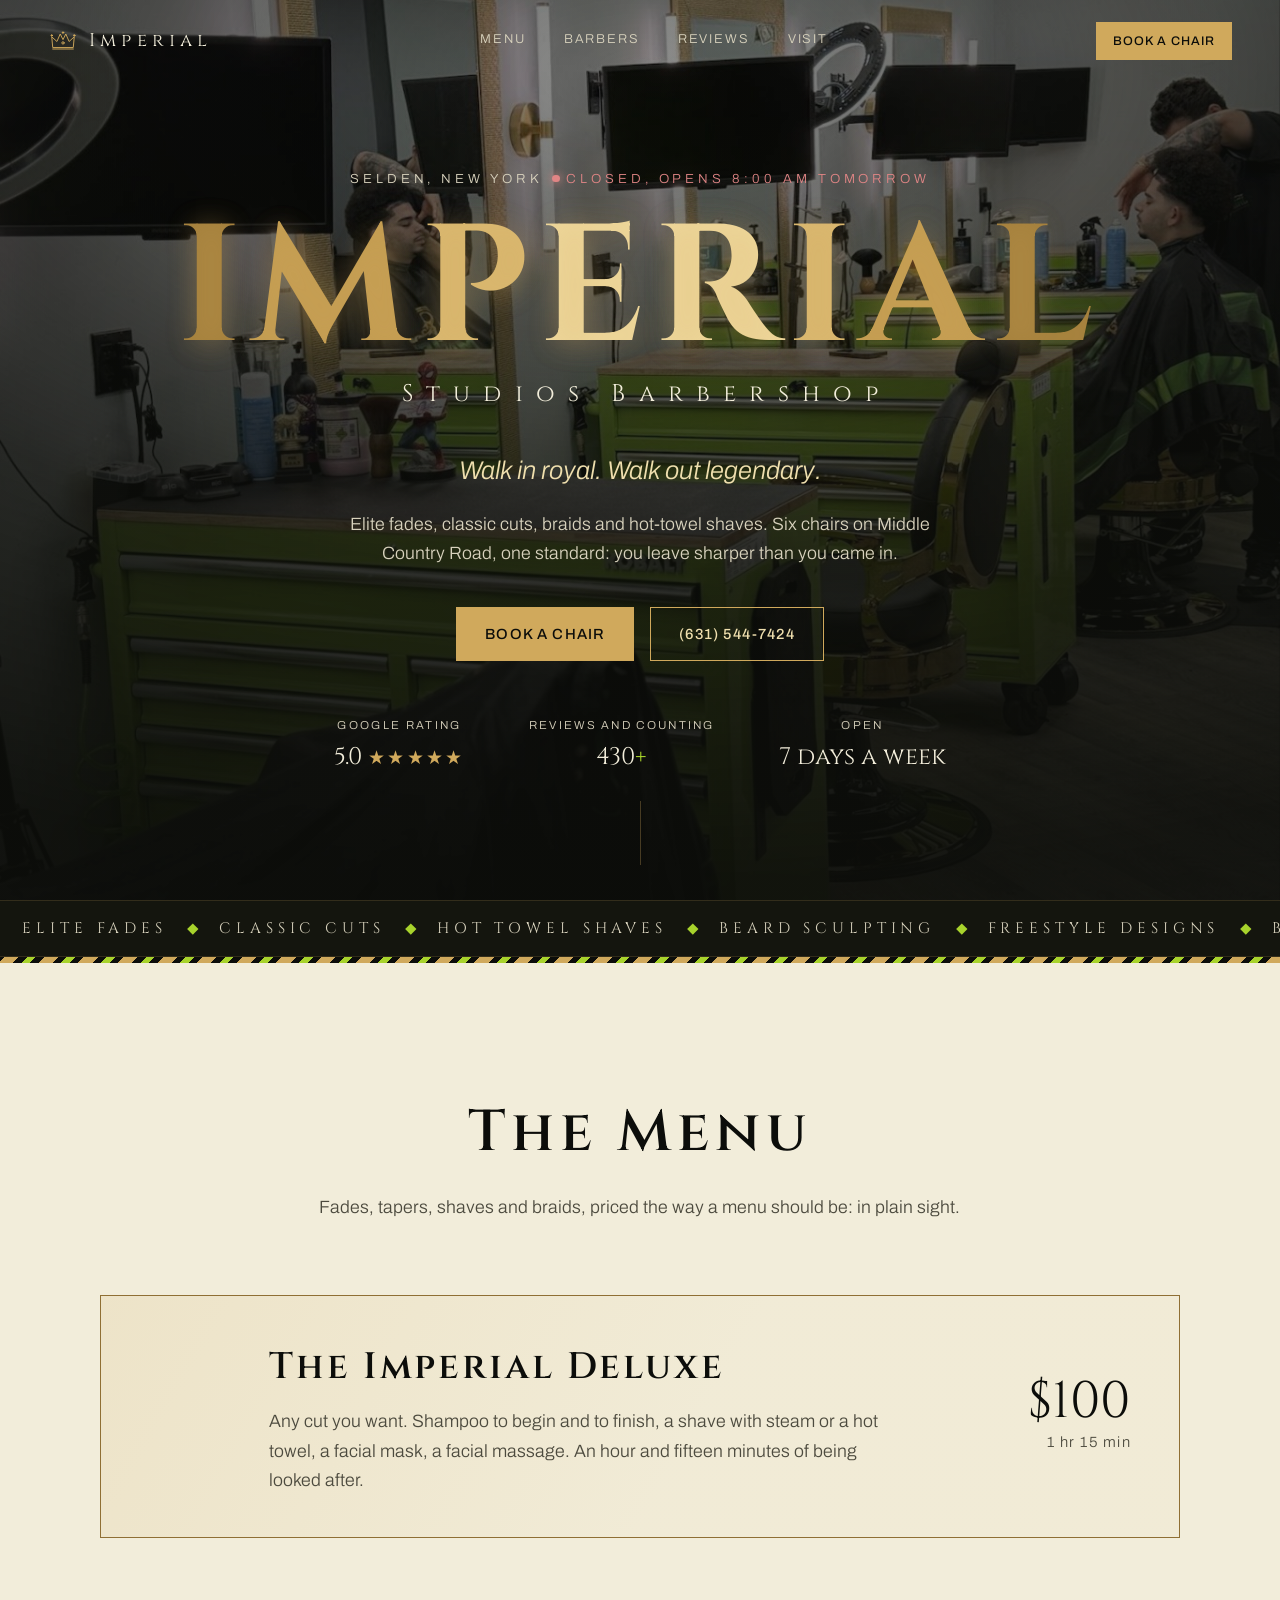
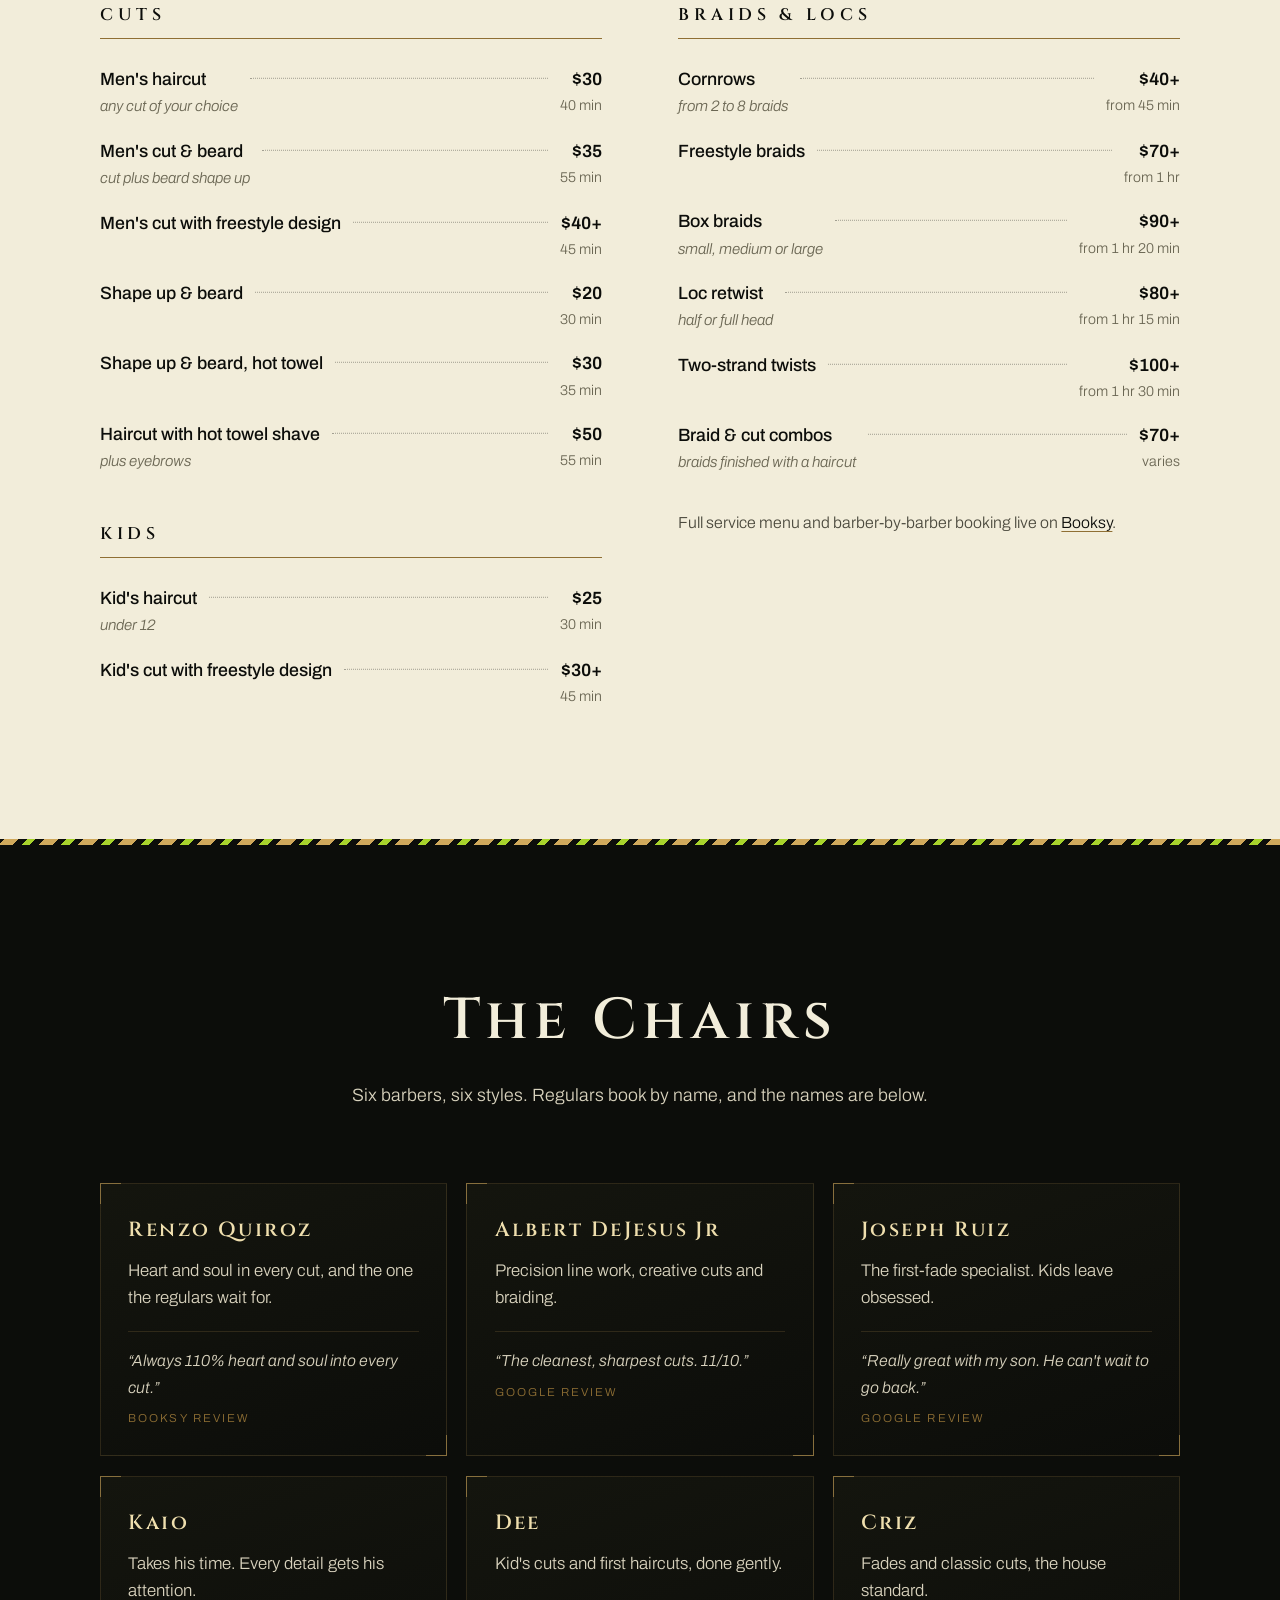
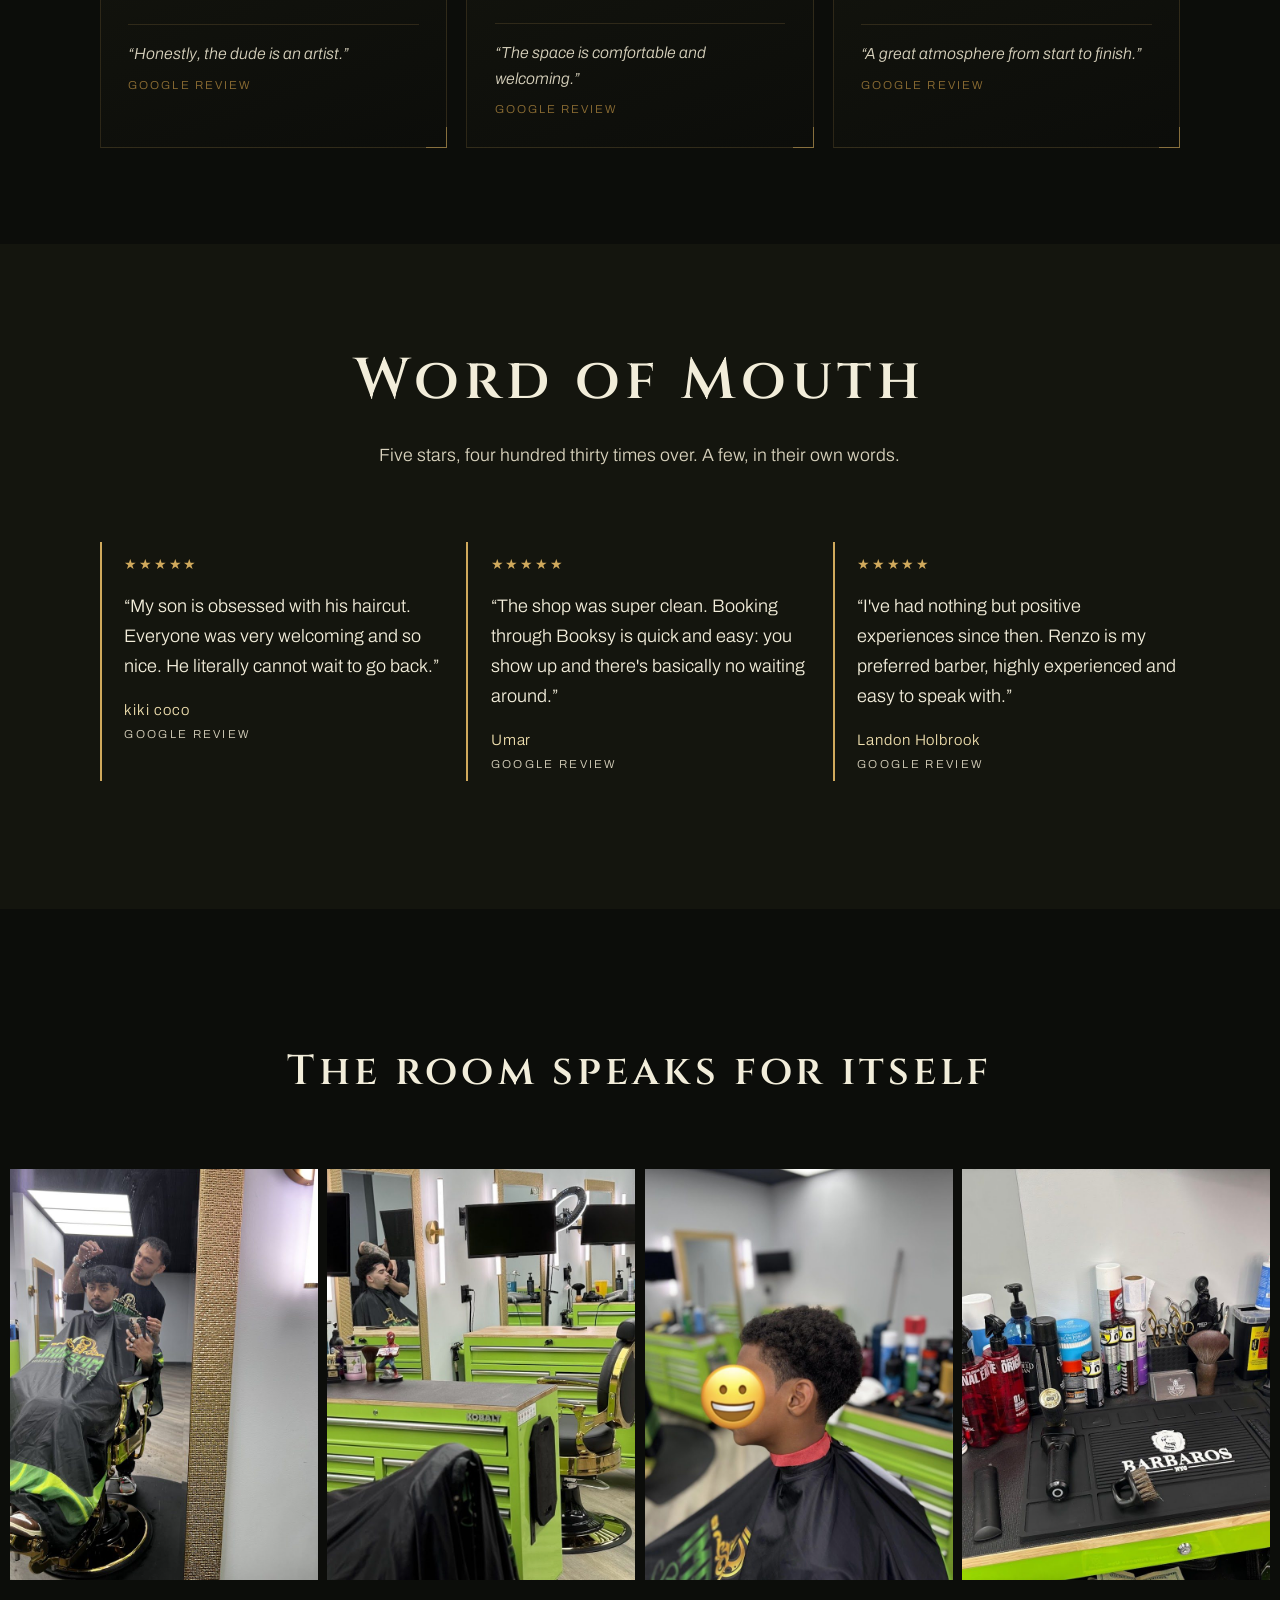
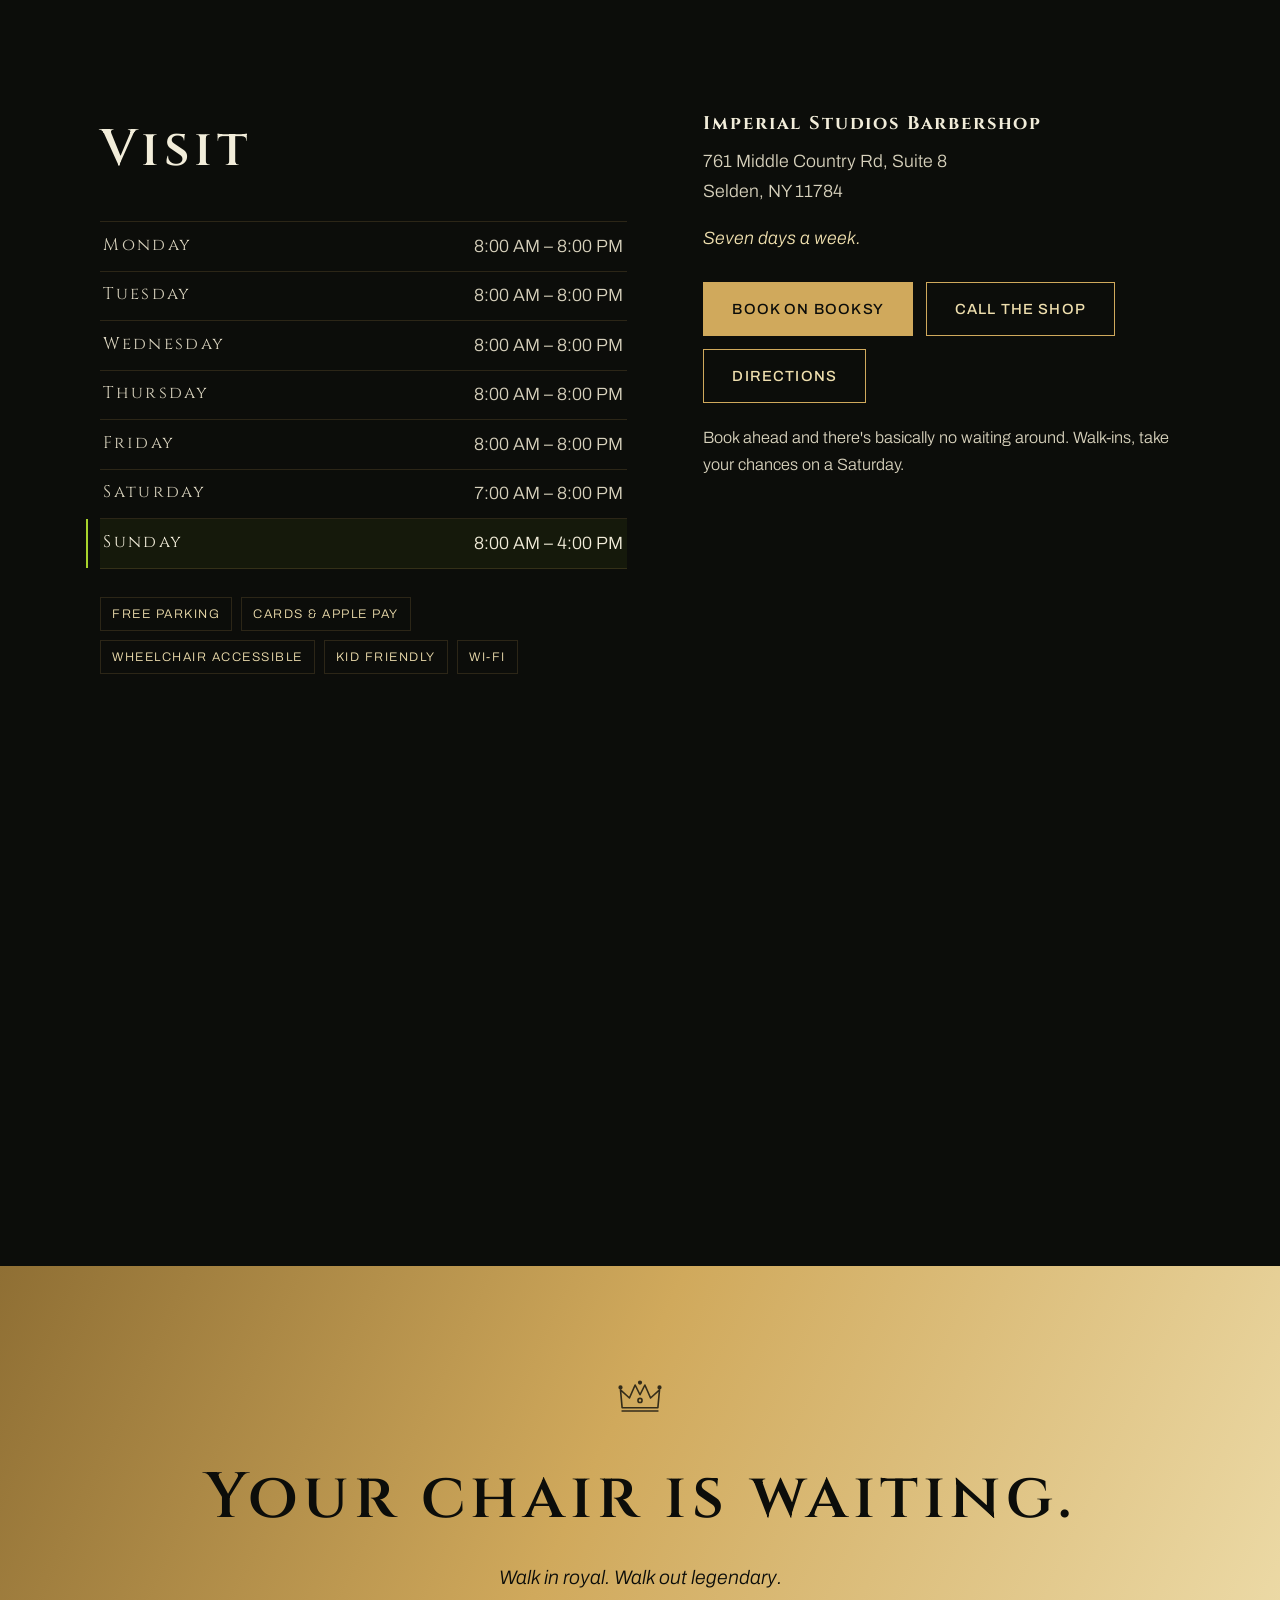
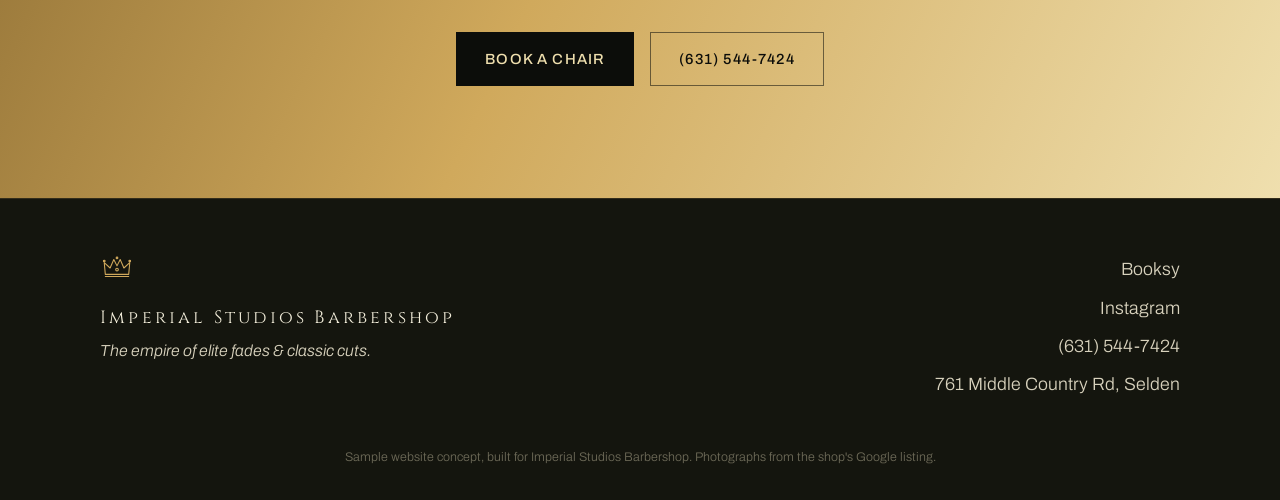
==== commit edc3e439: "Polish: menu leader dots between name and price, clean review count-up, map pins the shop" ====
--- a/index.html
+++ b/index.html
@@ -94,7 +94,7 @@
       </div>
       <dl class="hero-stats">
         <div><dt>Google rating</dt><dd>5.0 <span class="stars" aria-hidden="true">★★★★★</span></dd></div>
-        <div><dt>Reviews and counting</dt><dd>430<span class="stat-plus">+</span></dd></div>
+        <div><dt>Reviews and counting</dt><dd><span class="stat-num">430</span><span class="stat-plus">+</span></dd></div>
         <div><dt>Open</dt><dd>7 days a week</dd></div>
       </dl>
     </div>
@@ -255,7 +255,7 @@
       </div>
     </div>
     <div class="map rv">
-      <iframe title="Map to Imperial Studios Barbershop, 761 Middle Country Rd, Selden, NY" src="https://www.google.com/maps?q=761+Middle+Country+Rd,+Selden,+NY+11784&amp;output=embed" loading="lazy" referrerpolicy="no-referrer-when-downgrade" allowfullscreen></iframe>
+      <iframe title="Map to Imperial Studios Barbershop, 761 Middle Country Rd, Selden, NY" src="https://www.google.com/maps?q=Imperial+Studios+Barbershop,+761+Middle+Country+Rd,+Selden,+NY+11784&amp;output=embed" loading="lazy" referrerpolicy="no-referrer-when-downgrade" allowfullscreen></iframe>
     </div>
   </section>
 
--- a/styles.css
+++ b/styles.css
@@ -148,13 +148,26 @@
   font-size: clamp(2.5rem, 13vw, 10.5rem);
   line-height: .95;
   letter-spacing: .06em;
-  background: linear-gradient(100deg, var(--gold-deep) 0%, var(--gold) 22%, var(--gold-bright) 40%, #fdf6dd 50%, var(--gold-bright) 60%, var(--gold) 78%, var(--gold-deep) 100%);
-  background-size: 200% 100%;
+  position: relative;
+  text-shadow: 0 3px 30px rgba(208, 169, 92, .22);
+}
+.w-letter { display: inline-block; }
+.w-letter:nth-child(1), .w-letter:nth-child(8) { color: #a5813d; }
+.w-letter:nth-child(2), .w-letter:nth-child(7) { color: #c49d52; }
+.w-letter:nth-child(3), .w-letter:nth-child(6) { color: #dab870; }
+.w-letter:nth-child(4), .w-letter:nth-child(5) { color: #eed79b; }
+.wordmark::after {
+  content: "IMPERIAL";
+  position: absolute;
+  inset: 0;
+  pointer-events: none;
+  background: linear-gradient(105deg, rgba(255,250,232,0) 40%, rgba(255,250,232,.92) 49%, rgba(255,250,232,0) 58%);
+  background-size: 250% 100%;
+  background-repeat: no-repeat;
   -webkit-background-clip: text;
   background-clip: text;
   color: transparent;
 }
-.w-letter { display: inline-block; }
 .hero-sub {
   margin-top: .4rem;
   font-family: var(--display);
@@ -262,8 +275,8 @@
 }
 .li-name { flex: none; font-weight: 500; }
 .li-name em { display: block; font-style: italic; font-weight: 300; font-size: .85em; color: #6b6754; }
-.ledger li::after { content: ""; flex: 1; border-bottom: 1px dotted rgba(12,13,10,.35); translate: 0 -.35em; }
-.li-price { flex: none; text-align: right; font-weight: 600; font-variant-numeric: tabular-nums; }
+.ledger li::before { content: ""; order: 1; flex: 1; border-bottom: 1px dotted rgba(12,13,10,.35); translate: 0 -.35em; }
+.li-price { order: 2; flex: none; text-align: right; font-weight: 600; font-variant-numeric: tabular-nums; }
 .li-price i { display: block; font-style: normal; font-weight: 300; font-size: .8em; color: #6b6754; }
 .menu-note { margin-top: 1.6rem; font-size: .9em; color: #4c4a3e; }
 .menu-note a { color: var(--ink); text-underline-offset: 3px; text-decoration-color: var(--gold-deep); }
@@ -412,7 +425,7 @@
   .hero-actions { animation-delay: 1.45s; }
   .hero-stats { animation-delay: 1.6s; }
   .hero-scroll { animation-delay: 2s; }
-  .wordmark { animation: sheen 9s linear 2.2s infinite; }
+  .wordmark::after { animation: sheen 9s linear 2.4s infinite; }
   .hero-scroll-nub { animation: nub 1.8s var(--ease-inout) infinite; }
   .ticker-row { animation: ticker 34s linear infinite; }
   .ticker:hover .ticker-row { animation-play-state: paused; }
@@ -420,9 +433,9 @@
   @keyframes letter-rise { to { opacity: 1; transform: translateY(0); } }
   @keyframes fade-up { to { opacity: 1; transform: translateY(0); } }
   @keyframes sheen {
-    0% { background-position-x: 110%; }
-    14% { background-position-x: -10%; }
-    100% { background-position-x: -10%; }
+    0% { background-position-x: -70%; }
+    18% { background-position-x: 100%; }
+    100% { background-position-x: 100%; }
   }
   @keyframes nub { 0% { top: -40%; } 55% { top: 100%; } 100% { top: 100%; } }
   @keyframes ticker { to { transform: translateX(-50%); } }
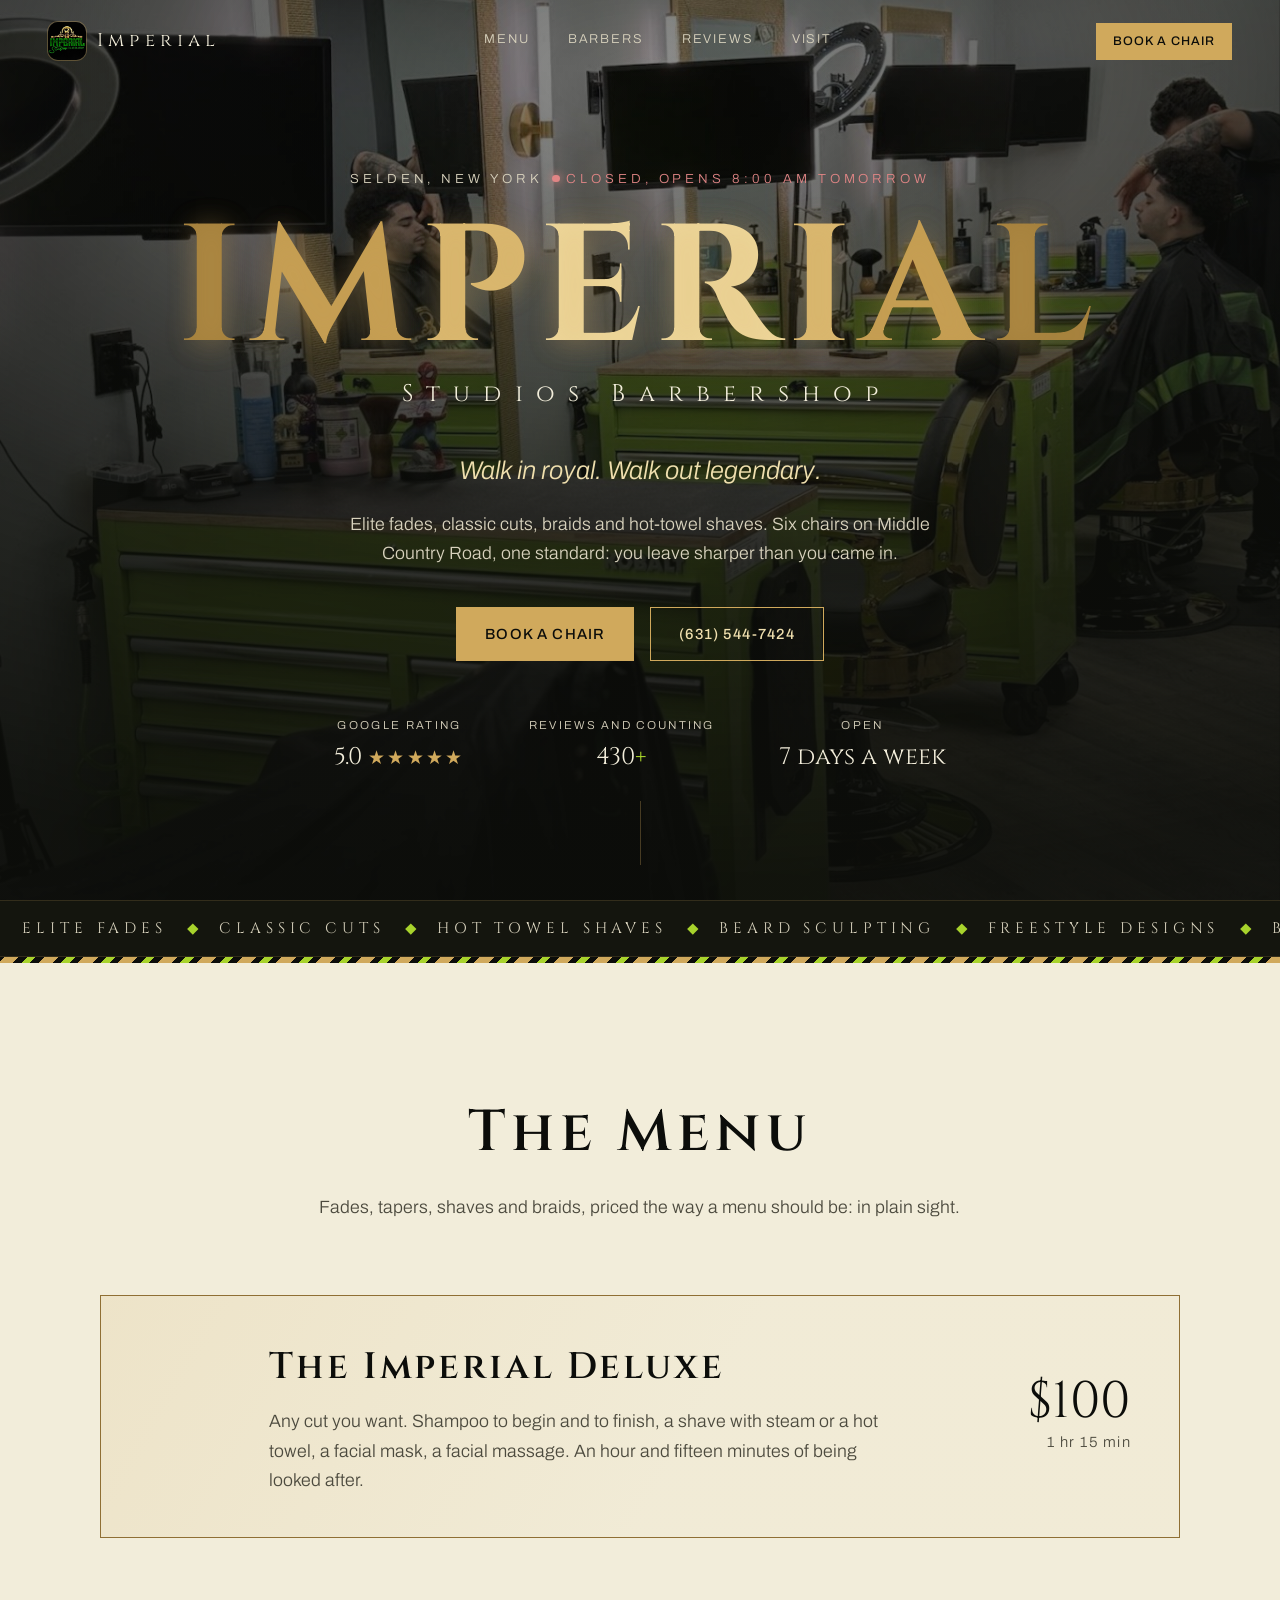
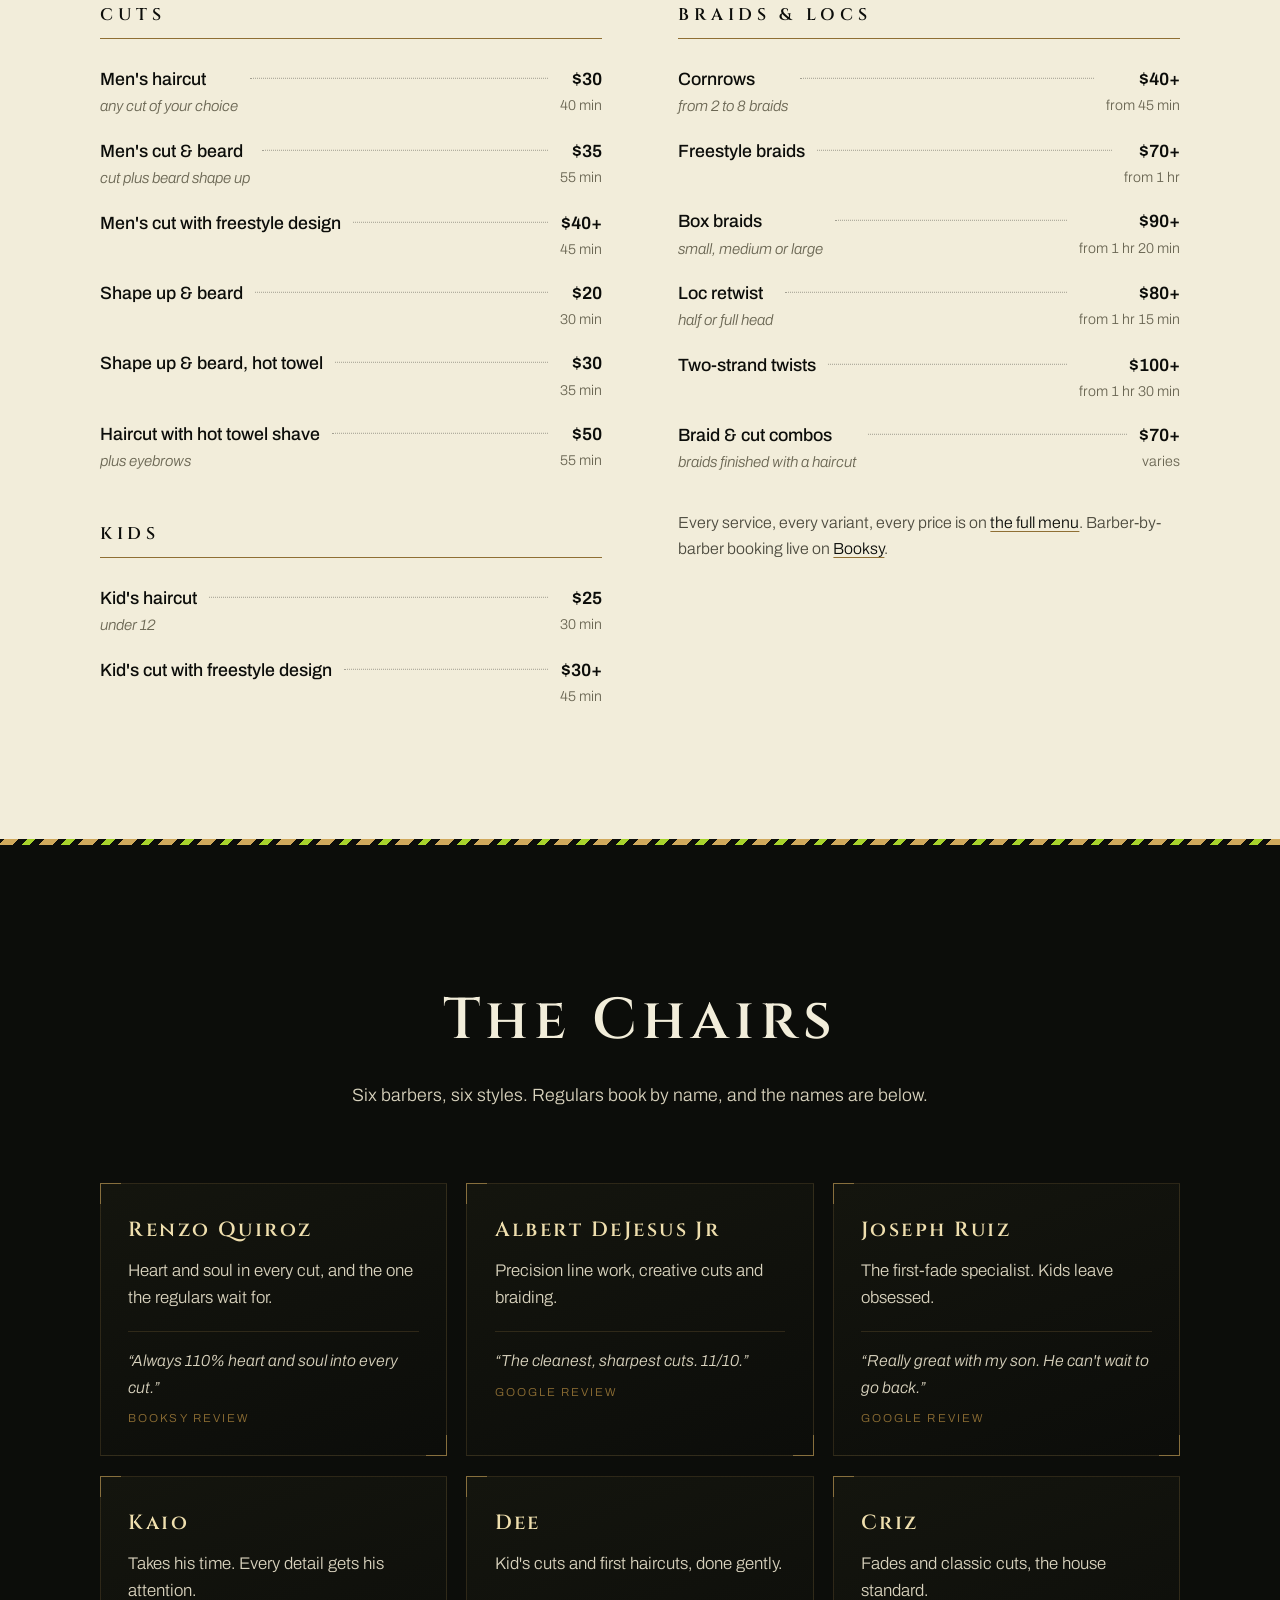
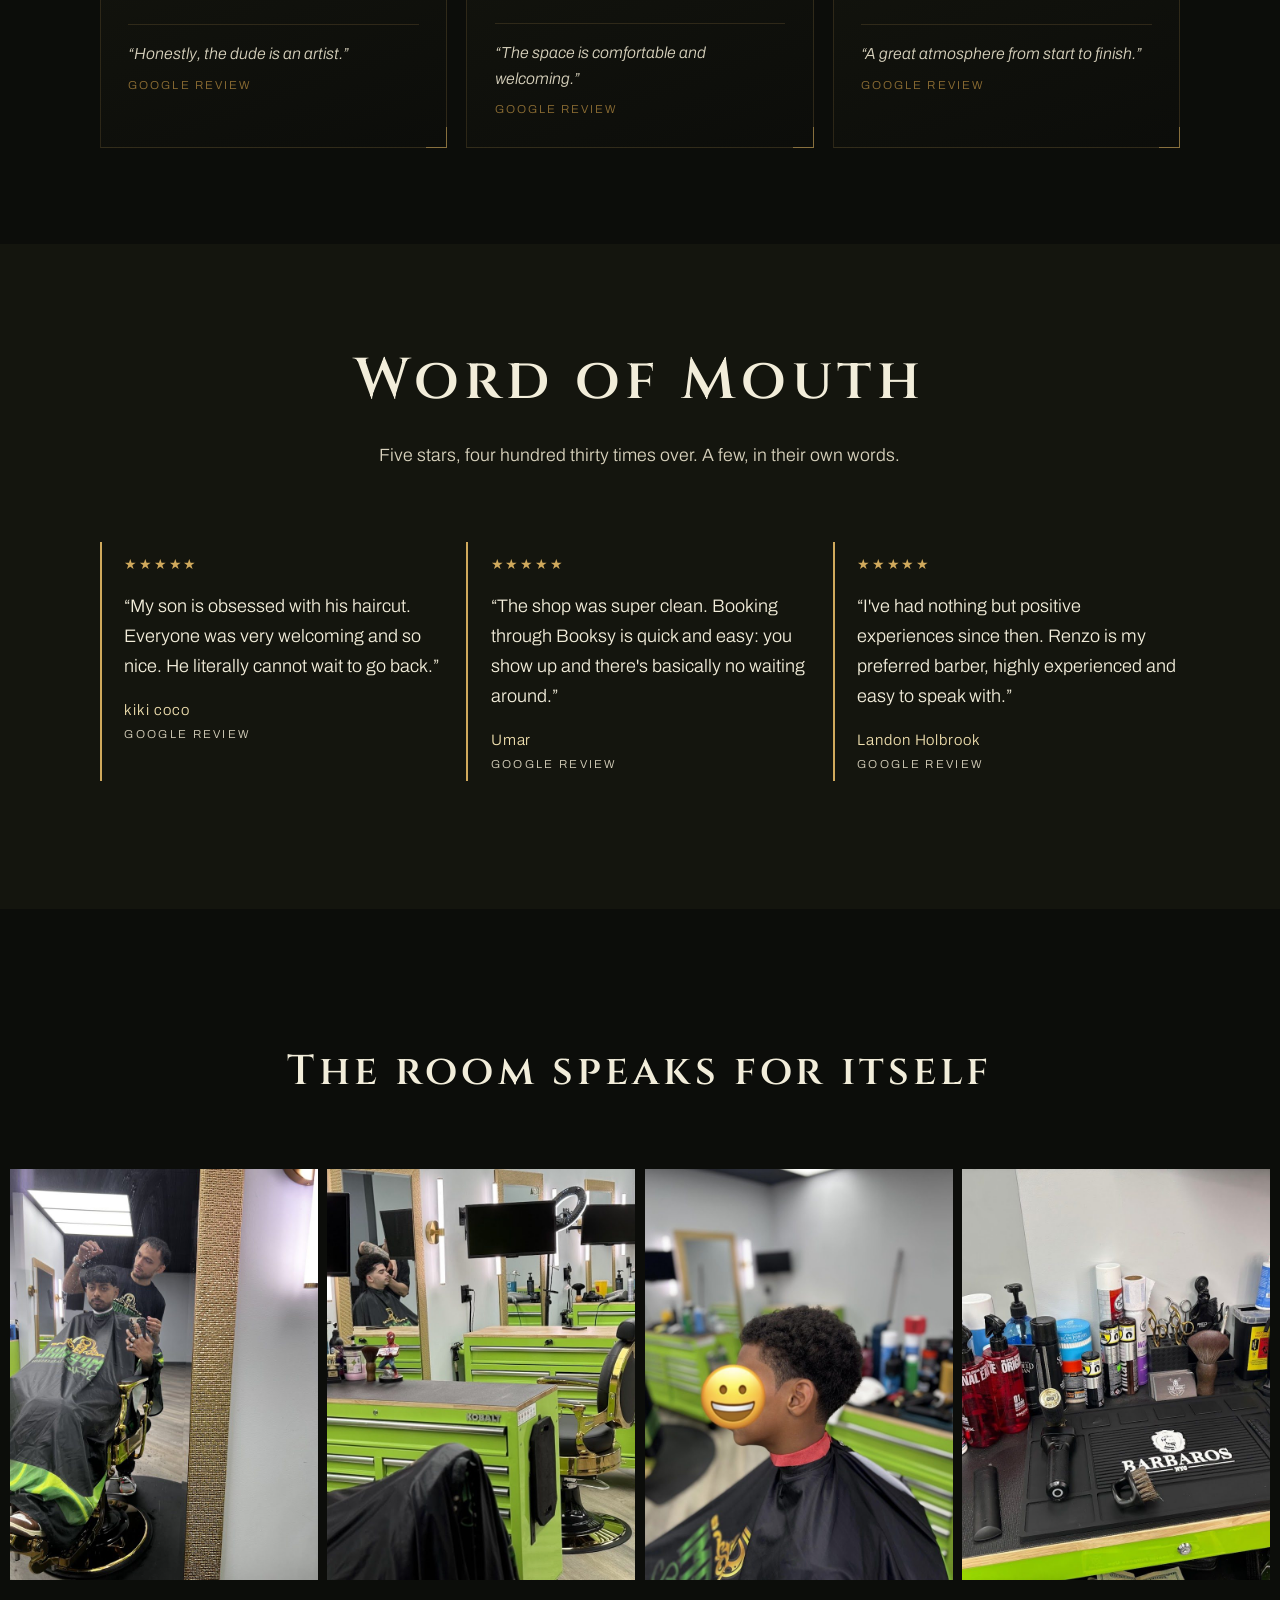
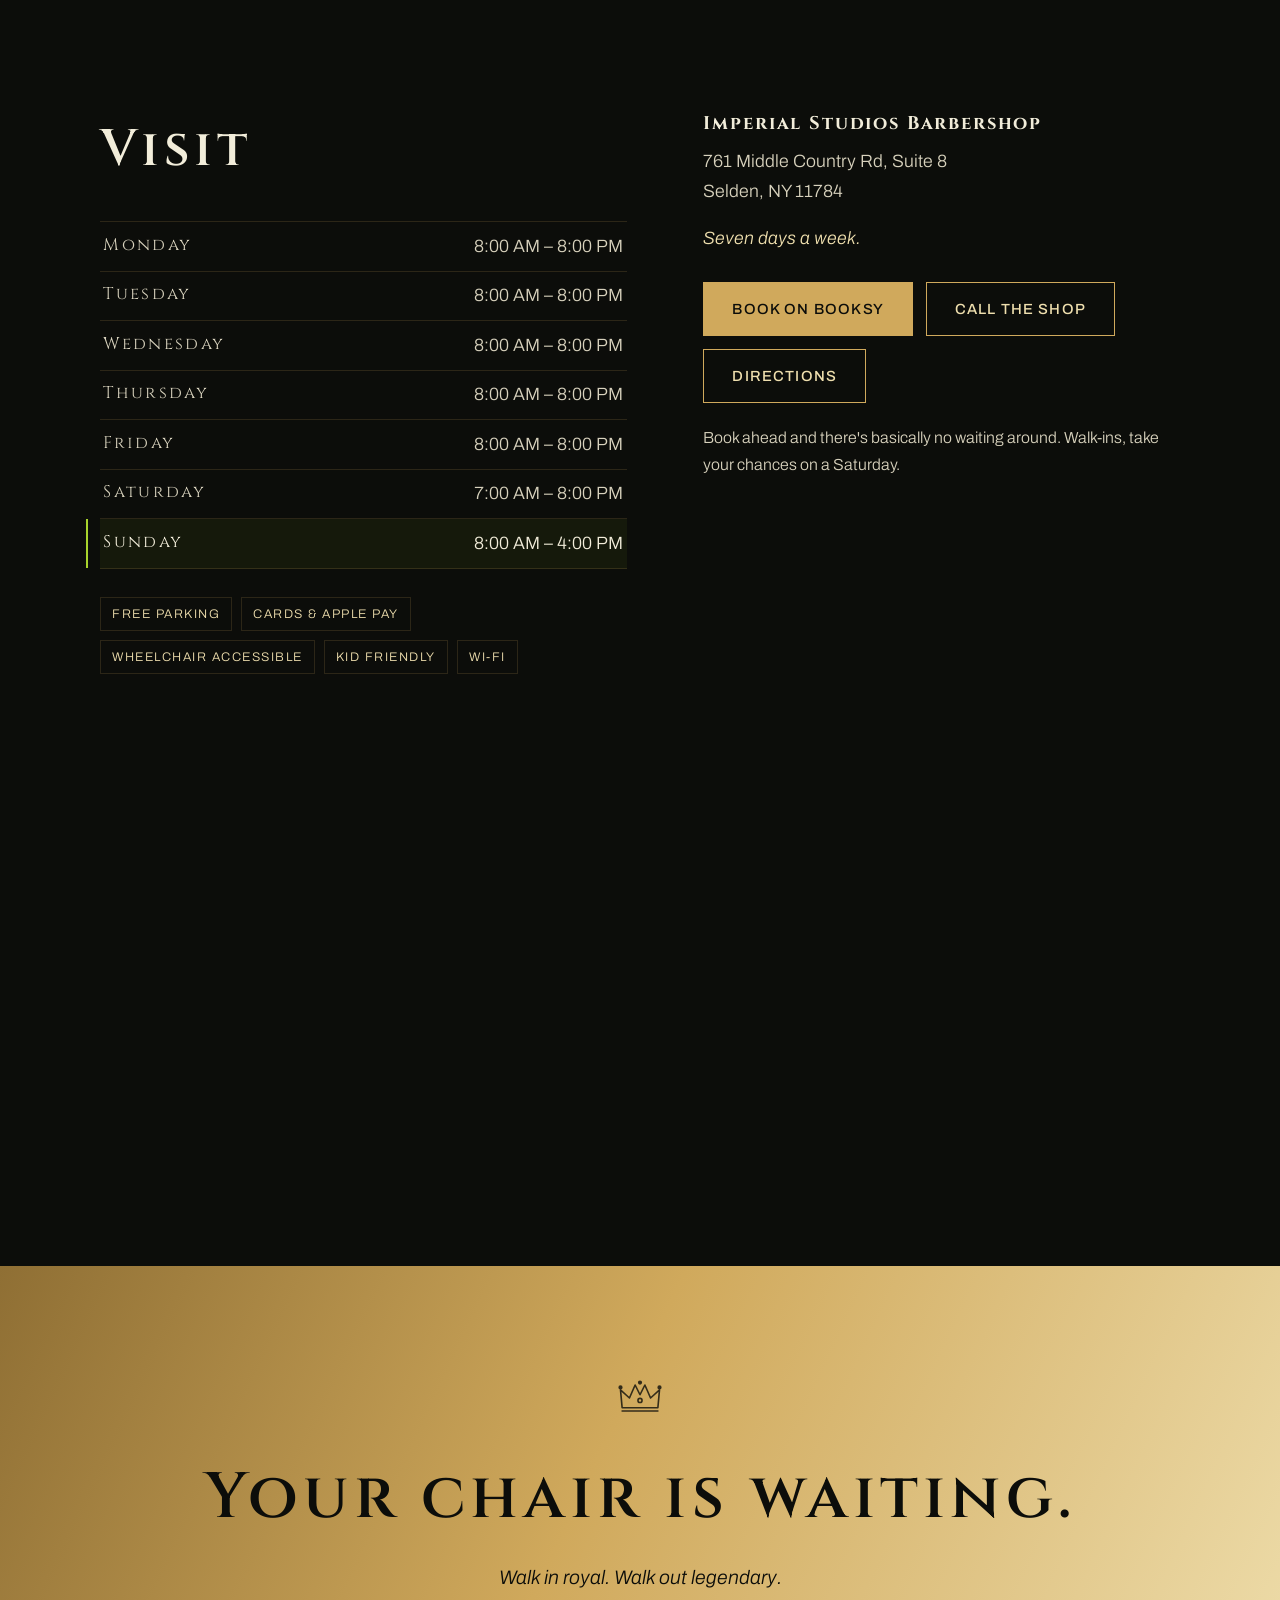
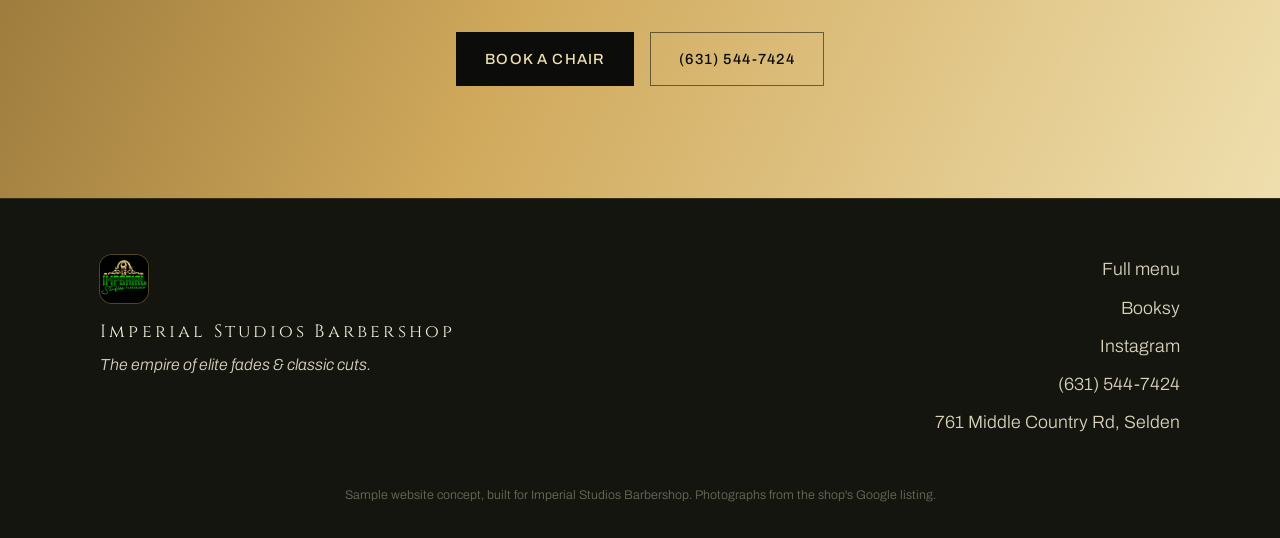
==== commit 593a36bc: "Add The Book: full Booksy service menu page; shop logo as brand mark; animated nav" ====
--- a/index.html
+++ b/index.html
@@ -61,11 +61,11 @@
 
 <header class="site-head" id="top">
   <a class="brand" href="#top" aria-label="Imperial Studios Barbershop, back to top">
-    <svg class="brand-crest" width="30" height="23"><use href="#crest"/></svg>
+    <img class="brand-logo" src="assets/logo.jpg" alt="" width="512" height="512">
     <span class="brand-word">Imperial</span>
   </a>
   <nav class="site-nav" aria-label="Sections">
-    <a href="#menu">Menu</a>
+    <a href="menu.html">Menu</a>
     <a href="#barbers">Barbers</a>
     <a href="#word">Reviews</a>
     <a href="#visit">Visit</a>
@@ -155,7 +155,7 @@
             <li><span class="li-name">Two-strand twists</span><span class="li-price">$100+<i>from 1 hr 30 min</i></span></li>
             <li><span class="li-name">Braid &amp; cut combos <em>braids finished with a haircut</em></span><span class="li-price">$70+<i>varies</i></span></li>
           </ul>
-          <p class="menu-note">Full service menu and barber-by-barber booking live on <a href="https://booksy.com/en-us/1409736_imperial-studios-barbershop_barber-shop_30637_selden" target="_blank" rel="noopener">Booksy</a>.</p>
+          <p class="menu-note">Every service, every variant, every price is on <a href="menu.html">the full menu</a>. Barber-by-barber booking live on <a href="https://booksy.com/en-us/1409736_imperial-studios-barbershop_barber-shop_30637_selden" target="_blank" rel="noopener">Booksy</a>.</p>
         </div>
       </div>
     </div>
@@ -276,11 +276,12 @@
 <footer class="site-foot">
   <div class="wrap foot-grid">
     <div class="foot-brand">
-      <svg class="brand-crest" width="34" height="26" aria-hidden="true"><use href="#crest"/></svg>
+      <img class="brand-logo foot-logo" src="assets/logo.jpg" alt="" width="512" height="512">
       <p class="foot-name">Imperial Studios Barbershop</p>
       <p class="foot-tag">The empire of elite fades &amp; classic cuts.</p>
     </div>
     <nav class="foot-links" aria-label="Contact and social">
+      <a href="menu.html">Full menu</a>
       <a href="https://booksy.com/en-us/1409736_imperial-studios-barbershop_barber-shop_30637_selden" target="_blank" rel="noopener">Booksy</a>
       <a href="https://www.instagram.com/imperialstudiosbarbershop/" target="_blank" rel="noopener">Instagram</a>
       <a href="tel:+16315447424">(631) 544-7424</a>
--- a/styles.css
+++ b/styles.css
@@ -472,3 +472,117 @@
     @keyframes gallery-drift { to { transform: translateY(var(--drift, 0%)); } }
   }
 }
+
+/* ═══════════════════════════════════════════════════════════
+   PAGE 2 · THE BOOK + logo brand + nav motion  (added Oct 30)
+   ═══════════════════════════════════════════════════════════ */
+
+@view-transition { navigation: auto; }
+
+/* ── Brand: their real logo ── */
+.brand-logo {
+  width: 38px; height: 38px; border-radius: 10px;
+  display: block; flex: none;
+  box-shadow: 0 0 0 1px var(--gold-line);
+  transition: transform .25s var(--ease-out), box-shadow .25s var(--ease-out);
+}
+.brand:hover .brand-logo {
+  transform: translateY(-1px);
+  box-shadow: 0 0 0 1px var(--gold), 0 8px 22px rgba(0,0,0,.45);
+}
+.foot-logo { width: 48px; height: 48px; border-radius: 12px; margin-bottom: .9rem; }
+
+/* ── Nav links: gold underline grows through ── */
+.site-nav a {
+  position: relative;
+  padding-bottom: .3em;
+  border-bottom: none;
+  transition: color .22s var(--ease-out);
+}
+.site-nav a::after {
+  content: "";
+  position: absolute; left: 0; right: 0; bottom: 0;
+  height: 1px;
+  background: linear-gradient(90deg, var(--gold), var(--gold-bright));
+  transform: scaleX(0);
+  transform-origin: 100% 50%;
+  transition: transform .3s var(--ease-out);
+}
+.site-nav a:hover, .site-nav a:focus-visible { color: var(--gold-bright); }
+.site-nav a:hover::after, .site-nav a:focus-visible::after {
+  transform: scaleX(1); transform-origin: 0 50%;
+}
+.site-nav a[aria-current="page"] { color: var(--gold-bright); }
+.site-nav a[aria-current="page"]::after { transform: scaleX(1); }
+
+@media (prefers-reduced-motion: reduce) {
+  .site-nav a::after { transition: none; }
+  .brand-logo { transition: none; }
+}
+
+/* ── The Book (menu page) ── */
+.book-hero {
+  background:
+    radial-gradient(90rem 40rem at 50% -18%, rgba(208,169,92,.16), transparent 62%),
+    var(--ink);
+  color: var(--bone);
+  padding: clamp(4.5rem, 11vw, 8.5rem) 0 clamp(3.5rem, 8vw, 6rem);
+  text-align: center;
+}
+.book-hero-inner { display: grid; justify-items: center; gap: 1.4rem; }
+.book-crest {
+  width: clamp(150px, 20vw, 200px); height: auto; border-radius: 20px;
+  box-shadow: 0 0 0 1px var(--gold-line), 0 34px 90px rgba(0,0,0,.6);
+  margin-bottom: .6rem;
+}
+.book-hero h1 {
+  font-family: var(--display);
+  font-weight: 700;
+  font-size: clamp(2.6rem, 7vw, 4.6rem);
+  letter-spacing: .1em;
+  color: var(--bone);
+}
+.book-sub {
+  font-size: clamp(1rem, 2vw, 1.2rem);
+  color: var(--bone-dim);
+  letter-spacing: .04em;
+}
+.book-note {
+  max-width: 34rem;
+  font-size: .9em;
+  line-height: 1.65;
+  color: var(--bone-dim);
+}
+.book-note .plus { color: var(--gold-bright); font-weight: 600; }
+.book-note a { color: var(--gold-bright); text-underline-offset: 3px; text-decoration-color: var(--gold-deep); }
+
+.book-main { padding: clamp(3.5rem, 8vw, 6.5rem) 0 clamp(2rem, 5vw, 3.5rem); }
+.book-cat { max-width: 760px; margin: 0 auto clamp(3.5rem, 8vw, 5.5rem); }
+.cat-head { display: flex; align-items: baseline; gap: 1.2rem; margin-bottom: 1.9rem; }
+.cat-kicker {
+  font-size: .74rem; font-weight: 600; letter-spacing: .22em;
+  text-transform: uppercase; color: var(--gold-deep);
+  padding-bottom: .1em; border-bottom: 2px solid var(--gold);
+  flex: none; translate: 0 -.18em;
+}
+.cat-head h2 {
+  font-family: var(--display); font-weight: 600;
+  font-size: clamp(1.5rem, 3.2vw, 2rem); color: var(--ink);
+}
+.book-ledger { border-top: 1px solid rgba(12,13,10,.14); padding-top: .6rem; }
+
+.svc { margin: 0 0 2.1rem; }
+.svc h3 {
+  font-family: var(--body); font-weight: 600; font-size: 1.02rem;
+  letter-spacing: .05em; color: var(--ink);
+  margin-bottom: .55rem;
+  padding-bottom: .35rem;
+  border-bottom: 1px solid var(--gold-line-soft);
+}
+.svc .ledger li { font-size: .95em; }
+
+.book-footnote { margin-top: 2.2rem; font-size: .9em; color: #4c4a3e; }
+.book-footnote a { color: var(--ink); text-underline-offset: 3px; text-decoration-color: var(--gold-deep); }
+
+/* CTA band reuse for the book page */
+.cta-band { text-align: center; }
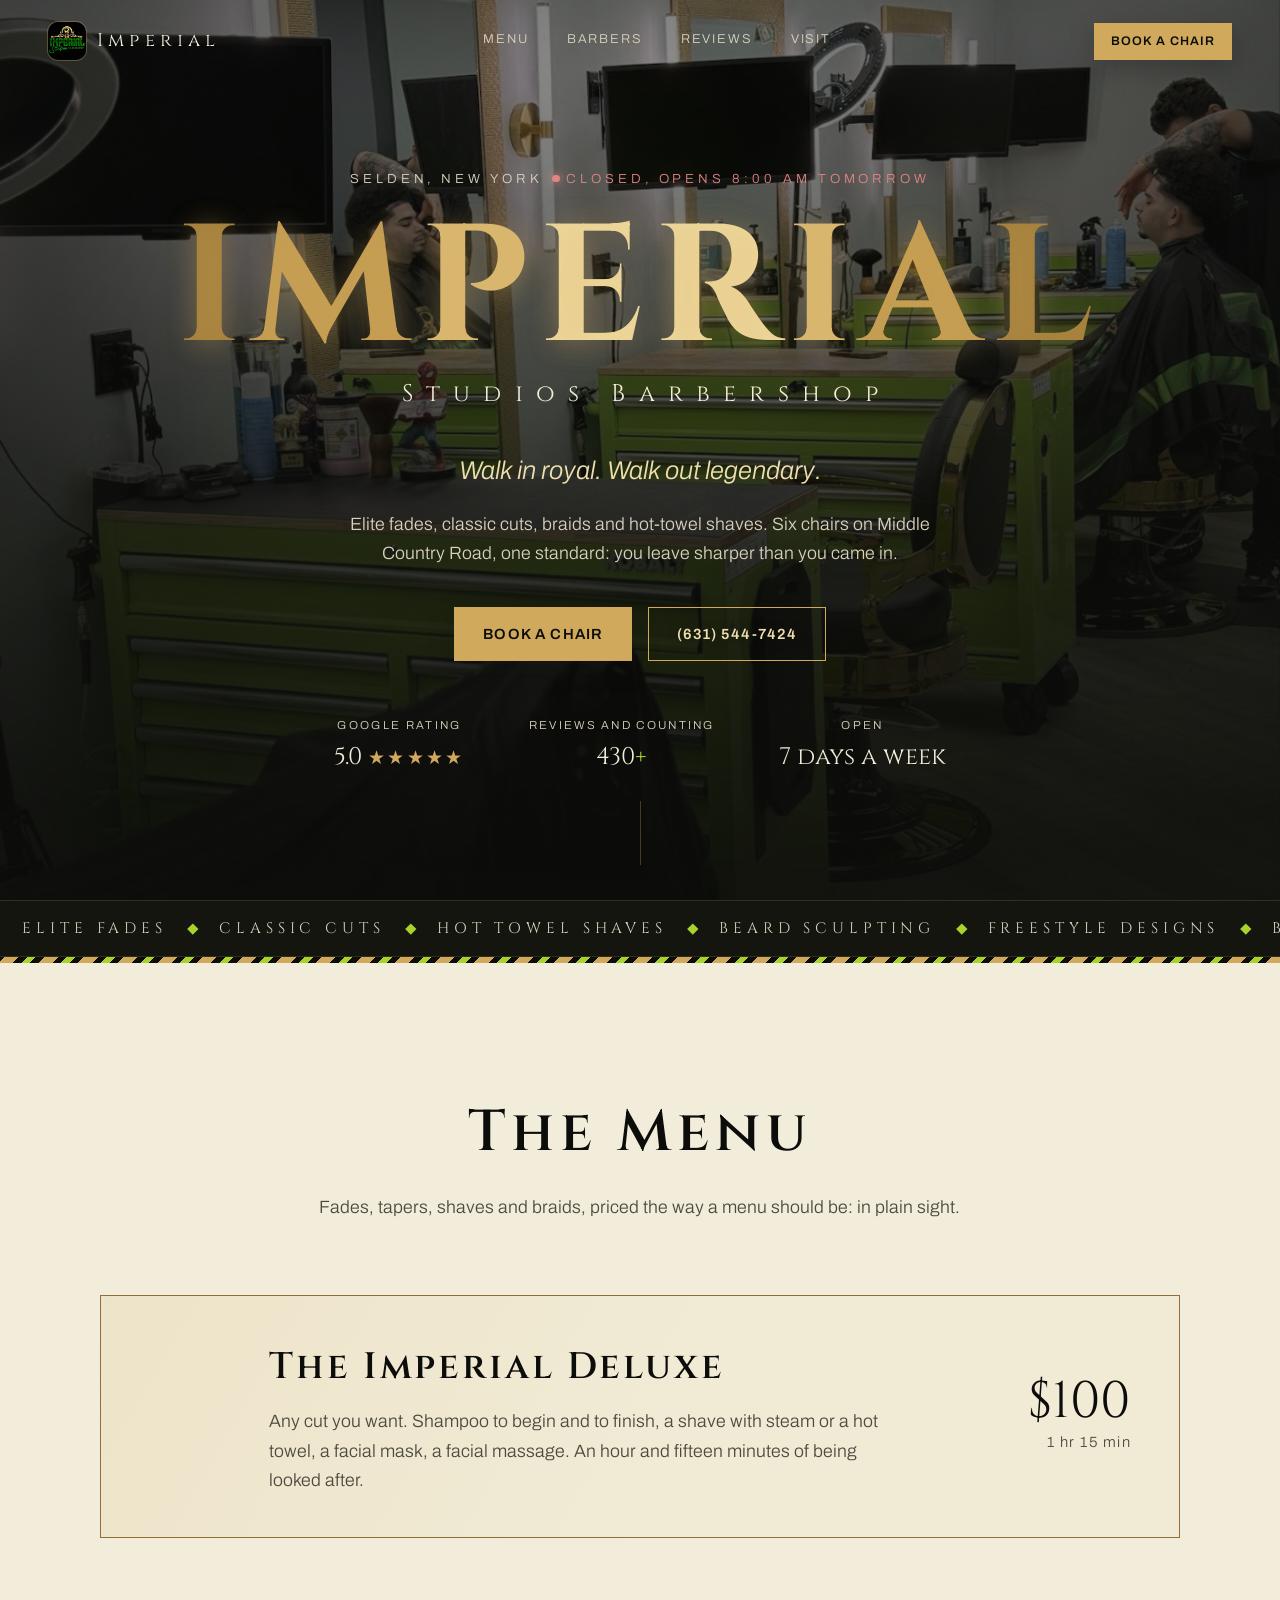
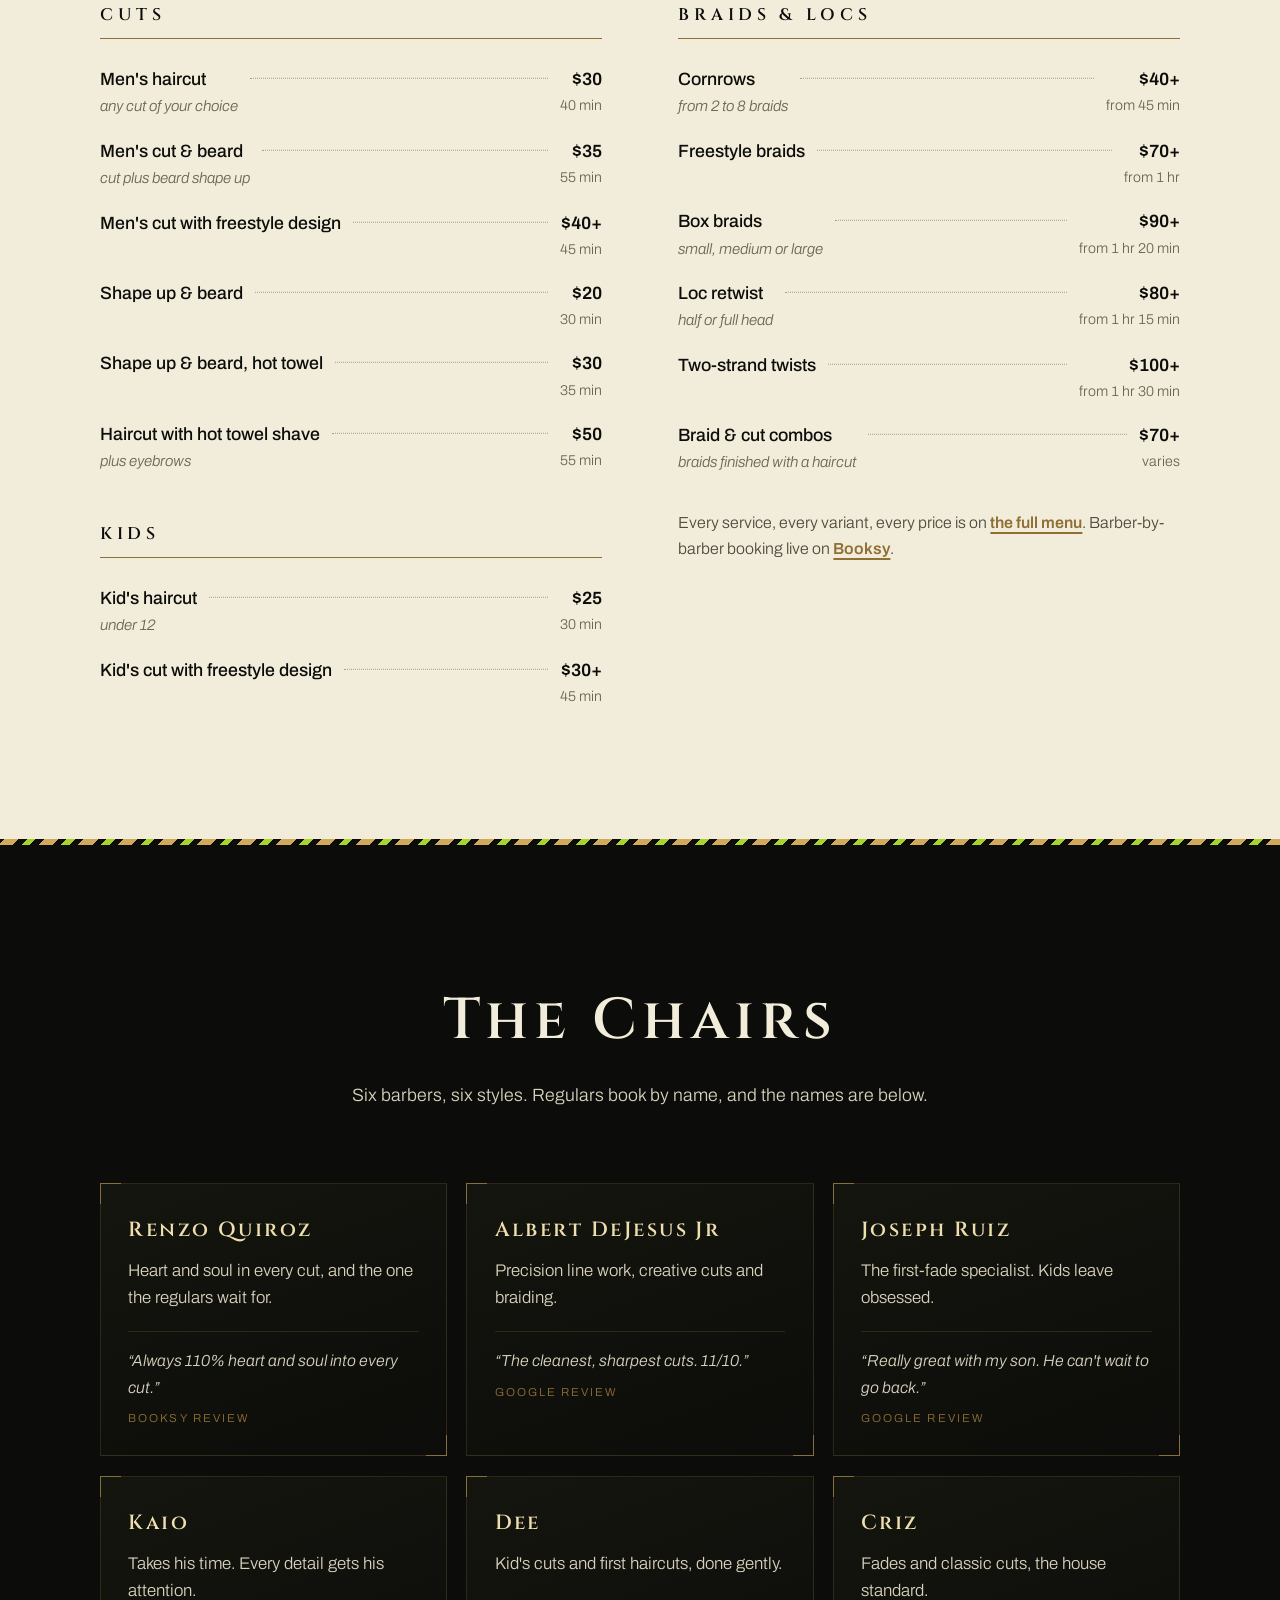
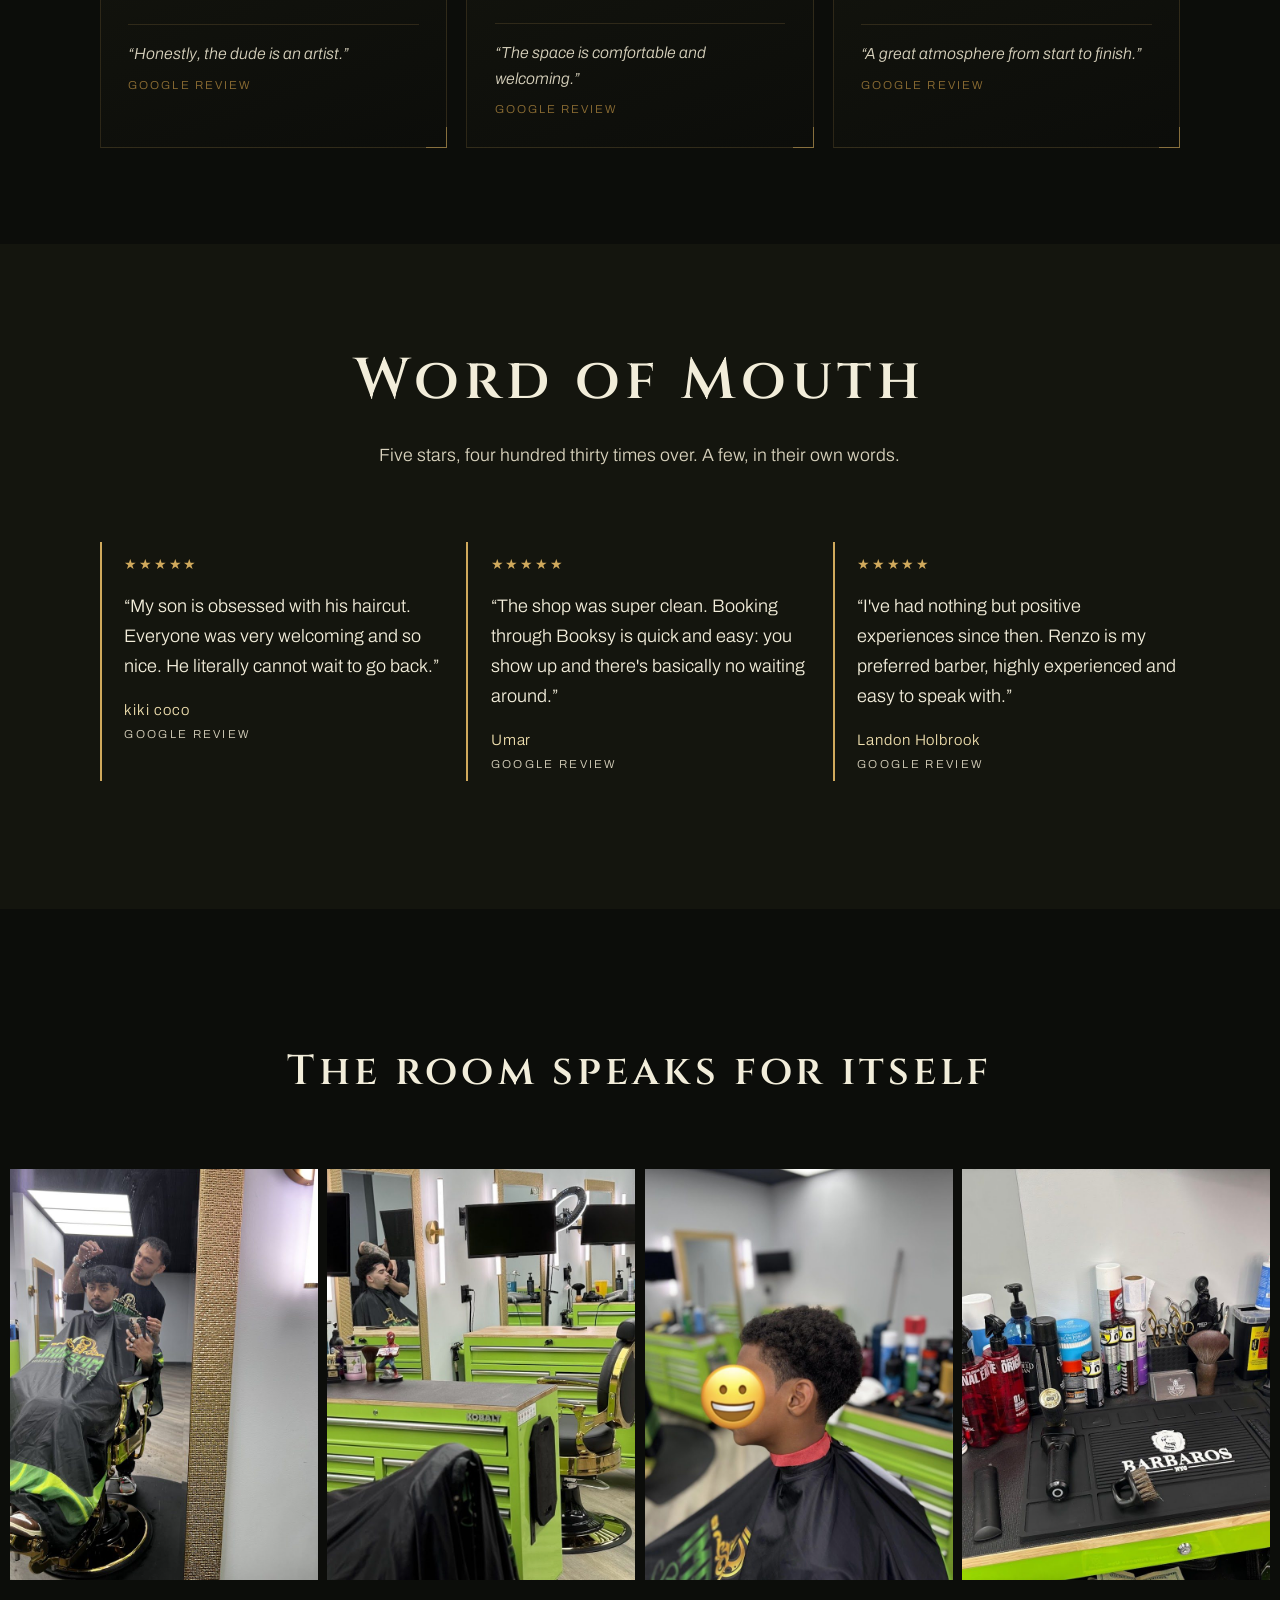
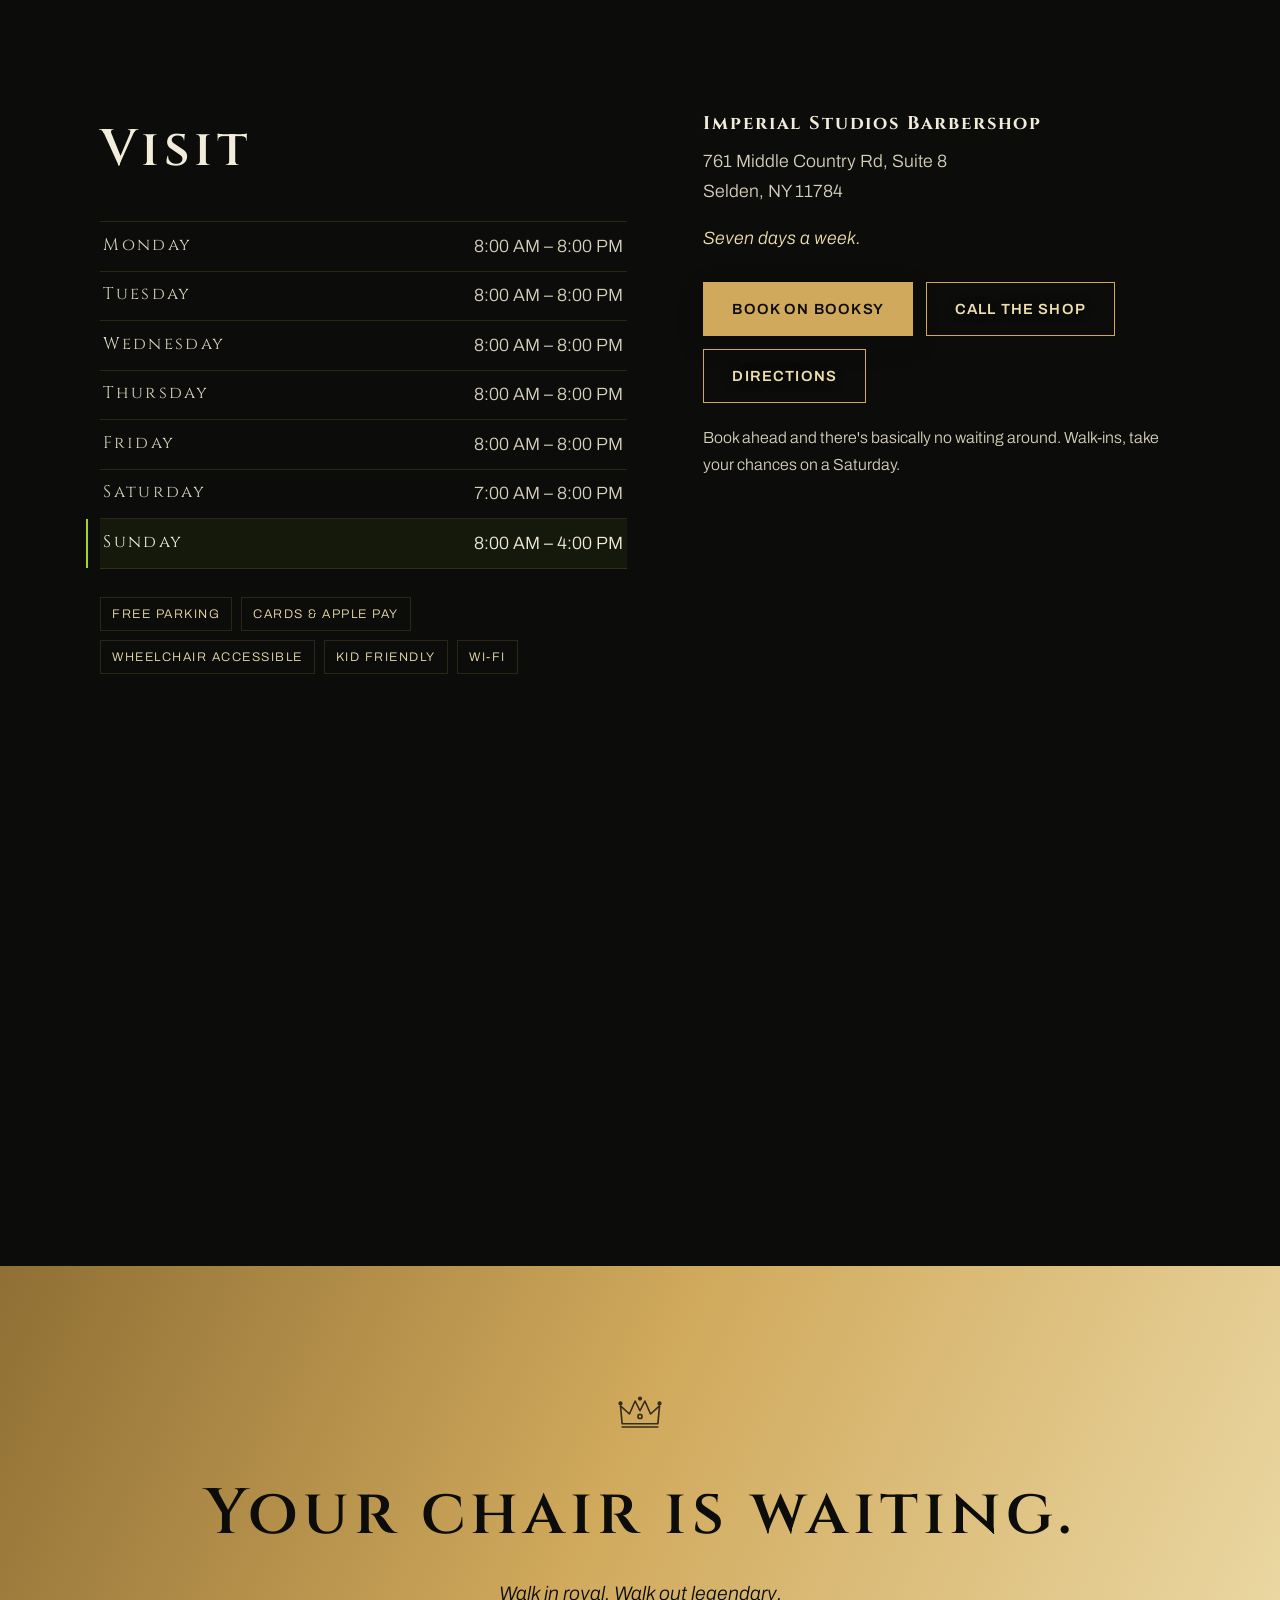
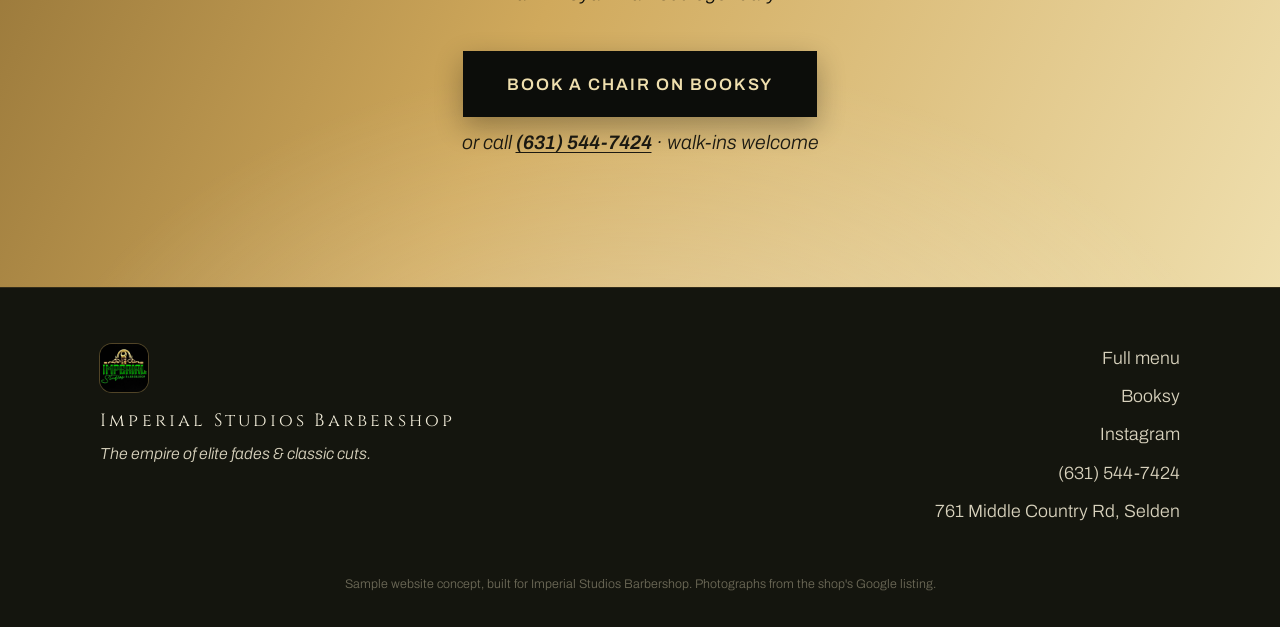
==== commit 07edaed4: "Finale: one big centered Booksy button in the closing band, phone demoted to a text line, centered f" ====
--- a/index.html
+++ b/index.html
@@ -36,7 +36,7 @@
 }
 </script>
 <style>/* styles inline-fallback none; see styles.css */</style>
-<link rel="stylesheet" href="styles.css">
+<link rel="stylesheet" href="styles.css?v=2">
 </head>
 <body>
 
@@ -266,9 +266,9 @@
       <h2>Your chair is waiting.</h2>
       <p>Walk in royal. Walk out legendary.</p>
       <div class="hero-actions center">
-        <a class="btn btn-ink" href="https://booksy.com/en-us/1409736_imperial-studios-barbershop_barber-shop_30637_selden" target="_blank" rel="noopener">Book a chair</a>
-        <a class="btn btn-ink-ghost" href="tel:+16315447424">(631) 544-7424</a>
-      </div>
+        <a class="btn btn-ink btn-lg" href="https://booksy.com/en-us/1409736_imperial-studios-barbershop_barber-shop_30637_selden" target="_blank" rel="noopener">Book a chair on Booksy</a>
+      </div>
+      <p class="band-alt">or call <a href="tel:+16315447424">(631) 544-7424</a> · walk-ins welcome</p>
     </div>
   </section>
 </main>
--- a/styles.css
+++ b/styles.css
@@ -49,7 +49,7 @@
 .btn {
   display: inline-block;
   font-family: var(--body);
-  font-weight: 500;
+  font-weight: 600;
   font-size: .92rem;
   letter-spacing: .08em;
   text-transform: uppercase;
@@ -70,13 +70,22 @@
   pointer-events: none;
 }
 .btn:hover::after { transform: translateX(110%); }
-.btn-solid { background: var(--gold); color: var(--ink); }
+.btn-solid { background: var(--gold); color: var(--ink); box-shadow: 0 8px 24px rgba(12,13,10,.25); }
 .btn-solid:hover { background: var(--gold-bright); border-color: var(--gold-bright); transform: translateY(-2px); }
-.btn-ghost { color: var(--gold-bright); background: transparent; }
+.btn-ghost { color: var(--gold-bright); background: transparent; box-shadow: inset 0 0 0 0 transparent; text-shadow: 0 1px 12px rgba(0,0,0,.45); }
 .btn-ghost:hover { background: rgba(208,169,92,.12); transform: translateY(-2px); }
 .btn-small { padding: .6em 1.3em; font-size: .78rem; }
-.btn-ink { background: var(--ink); border-color: var(--ink); color: var(--gold-bright); }
+.btn-ink { background: var(--ink); border-color: var(--ink); color: var(--gold-bright); box-shadow: 0 10px 28px rgba(12,13,10,.32); }
 .btn-ink:hover { background: #000; transform: translateY(-2px); }
+.btn-lg { font-size: 1.04rem; padding: 1.1em 2.6em; letter-spacing: .12em; animation: btn-glow 3.4s var(--ease-out) infinite; }
+.btn-lg:hover { animation-play-state: paused; }
+@keyframes btn-glow {
+  0%, 100% { box-shadow: 0 12px 36px rgba(12,13,10,.35); }
+  50%      { box-shadow: 0 12px 36px rgba(12,13,10,.35), 0 0 38px rgba(239,223,174,.7); }
+}
+.band-alt { margin-top: 1.5rem; font-style: italic; font-size: .98em; opacity: .92; }
+.band-alt a { font-weight: 600; color: inherit; text-underline-offset: 3px; }
+@media (prefers-reduced-motion: reduce) { .btn-lg { animation: none; } }
 .btn-ink-ghost { color: var(--ink); border-color: rgba(12,13,10,.55); }
 .btn-ink-ghost:hover { background: rgba(12,13,10,.08); transform: translateY(-2px); }
 
@@ -279,7 +288,8 @@
 .li-price { order: 2; flex: none; text-align: right; font-weight: 600; font-variant-numeric: tabular-nums; }
 .li-price i { display: block; font-style: normal; font-weight: 300; font-size: .8em; color: #6b6754; }
 .menu-note { margin-top: 1.6rem; font-size: .9em; color: #4c4a3e; }
-.menu-note a { color: var(--ink); text-underline-offset: 3px; text-decoration-color: var(--gold-deep); }
+.menu-note a { color: var(--gold-deep); font-weight: 600; text-underline-offset: 4px; text-decoration-thickness: 2px; transition: color .2s var(--ease-out); }
+.menu-note a:hover { color: var(--ink); }
 
 /* ── Barbers (gold plates) ───────────────────────────── */
 .barbers { padding: clamp(4.5rem, 10vw, 8rem) 0 clamp(3.5rem, 8vw, 6rem); }
@@ -387,15 +397,17 @@
 /* ── CTA band ────────────────────────────────────────── */
 .cta-band {
   margin-top: clamp(4.5rem, 10vw, 8rem);
-  background: linear-gradient(115deg, var(--gold-deep), var(--gold) 45%, var(--gold-bright));
+  background:
+    radial-gradient(90% 130% at 50% 135%, rgba(255,252,240,.38), rgba(255,252,240,0) 55%),
+    linear-gradient(115deg, var(--gold-deep), var(--gold) 45%, var(--gold-bright));
   color: var(--ink);
   text-align: center;
-  padding: clamp(4rem, 9vw, 7rem) 1.5rem;
+  padding: clamp(4.5rem, 10vw, 8rem) 1.5rem;
 }
 .band-crest { color: var(--ink); opacity: .8; }
 .cta-band h2 { font-size: clamp(2.2rem, 6vw, 4rem); letter-spacing: .08em; margin-top: 1.2rem; }
 .cta-band p { margin-top: .6rem; font-style: italic; font-size: 1.1em; }
-.cta-band .hero-actions { margin-top: 2.4rem; }
+.cta-band .hero-actions { margin-top: 2.6rem; }
 
 /* ── Footer ──────────────────────────────────────────── */
 .site-foot { background: var(--ink-2); border-top: 1px solid var(--gold-line-soft); padding: 3.5rem 0 2rem; }
@@ -556,7 +568,7 @@
 .book-note .plus { color: var(--gold-bright); font-weight: 600; }
 .book-note a { color: var(--gold-bright); text-underline-offset: 3px; text-decoration-color: var(--gold-deep); }
 
-.book-main { padding: clamp(3.5rem, 8vw, 6.5rem) 0 clamp(2rem, 5vw, 3.5rem); }
+.book-main { background: var(--bone); color: var(--ink); padding: clamp(3.5rem, 8vw, 6.5rem) 0 clamp(2rem, 5vw, 3.5rem); }
 .book-cat { max-width: 760px; margin: 0 auto clamp(3.5rem, 8vw, 5.5rem); }
 .cat-head { display: flex; align-items: baseline; gap: 1.2rem; margin-bottom: 1.9rem; }
 .cat-kicker {
@@ -581,8 +593,10 @@
 }
 .svc .ledger li { font-size: .95em; }
 
-.book-footnote { margin-top: 2.2rem; font-size: .9em; color: #4c4a3e; }
-.book-footnote a { color: var(--ink); text-underline-offset: 3px; text-decoration-color: var(--gold-deep); }
+.book-footnote { margin-top: 2.4rem; font-size: .95em; color: #3f3d33; }
+.book-footnote a { color: var(--gold-deep); font-weight: 600; text-underline-offset: 4px; text-decoration-thickness: 2px; }
+/* footnote centered so the eye lands on it before the band */
+.book-footnote { max-width: 34em; margin-left: auto; margin-right: auto; text-align: center; }
 
 /* CTA band reuse for the book page */
 .cta-band { text-align: center; }
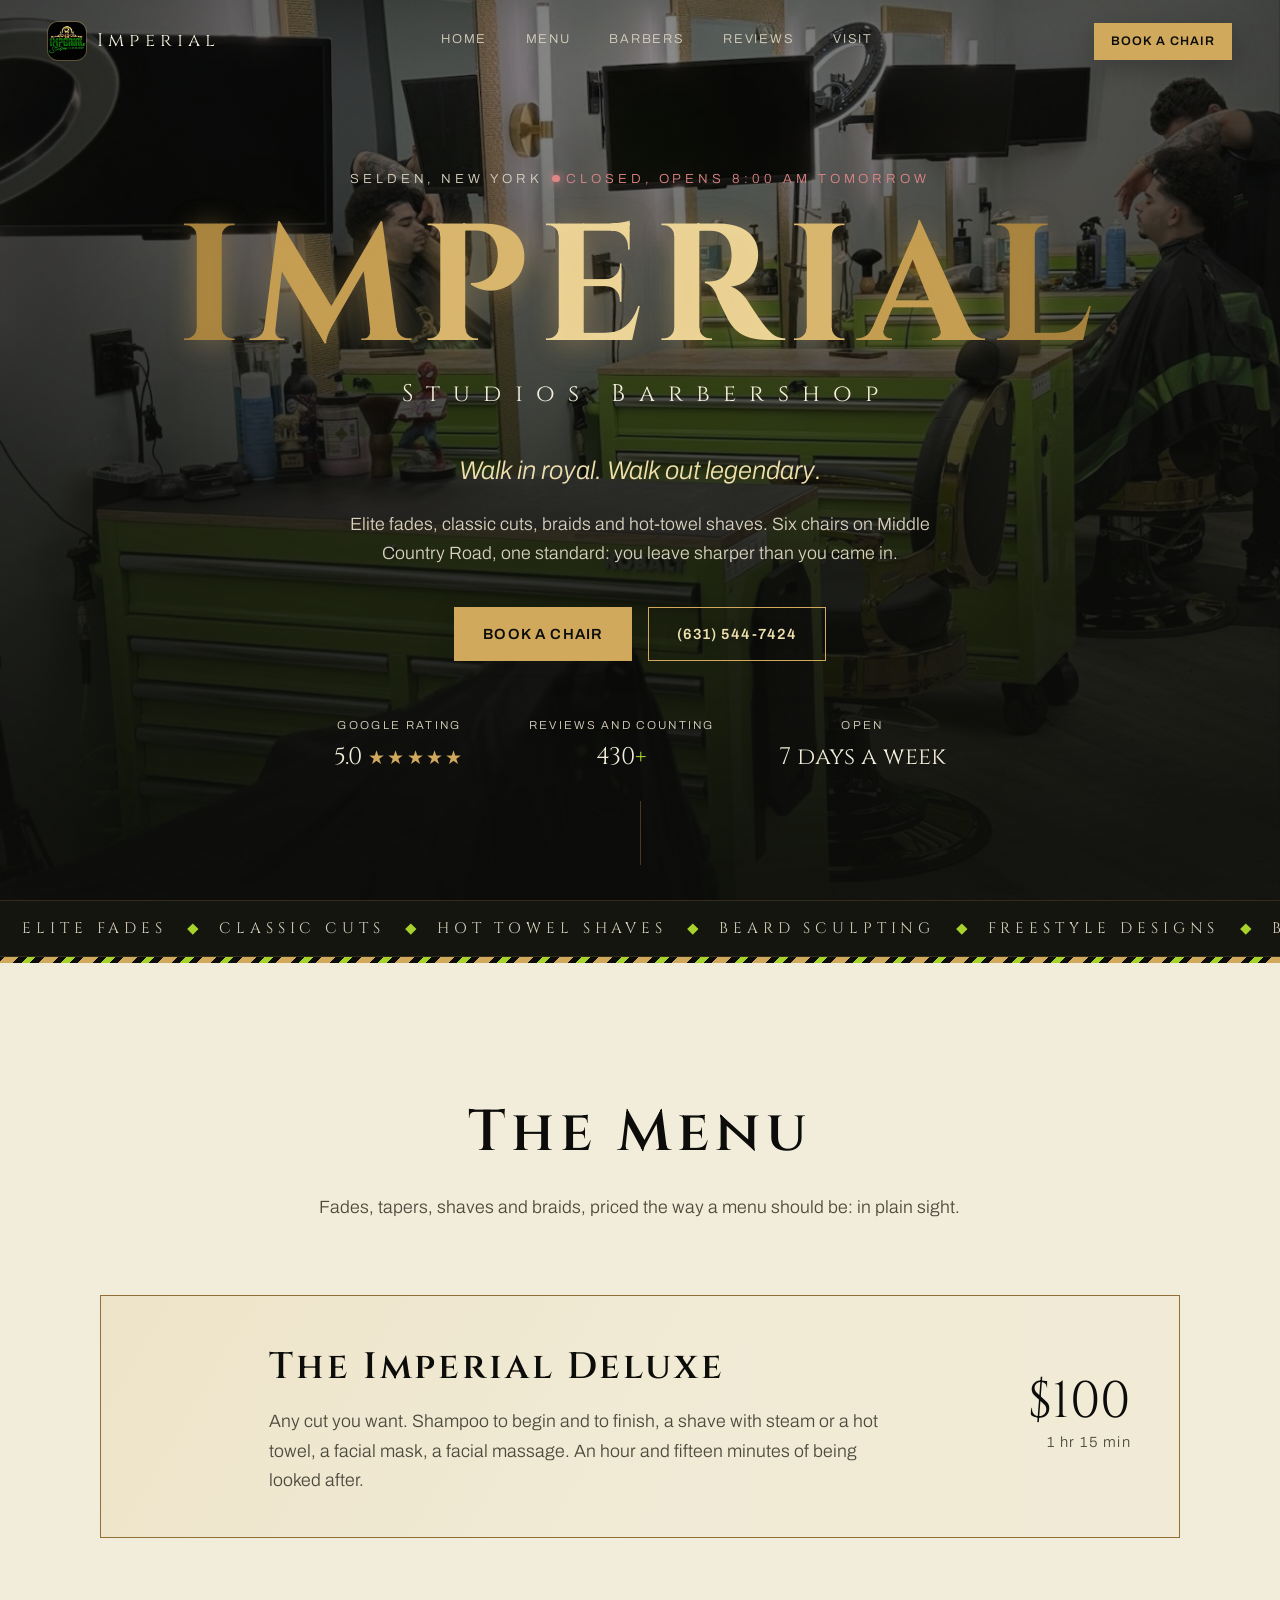
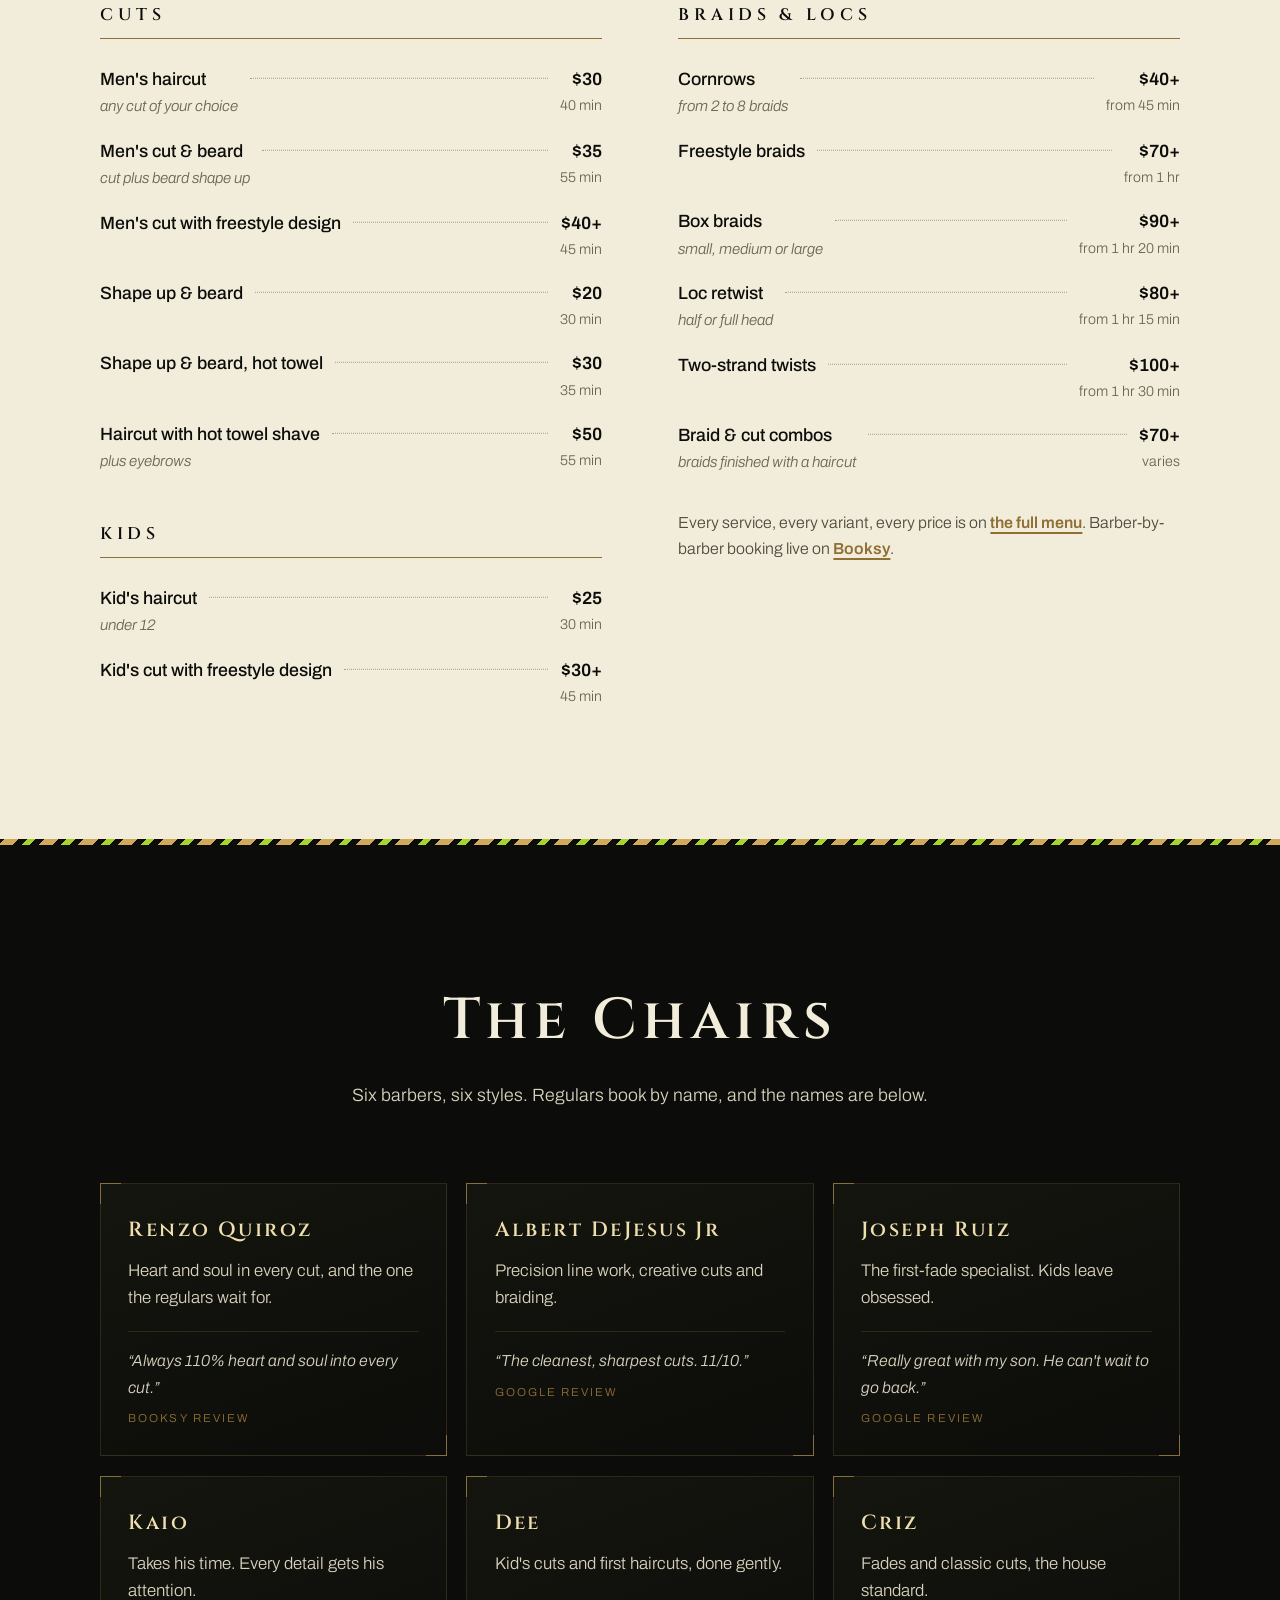
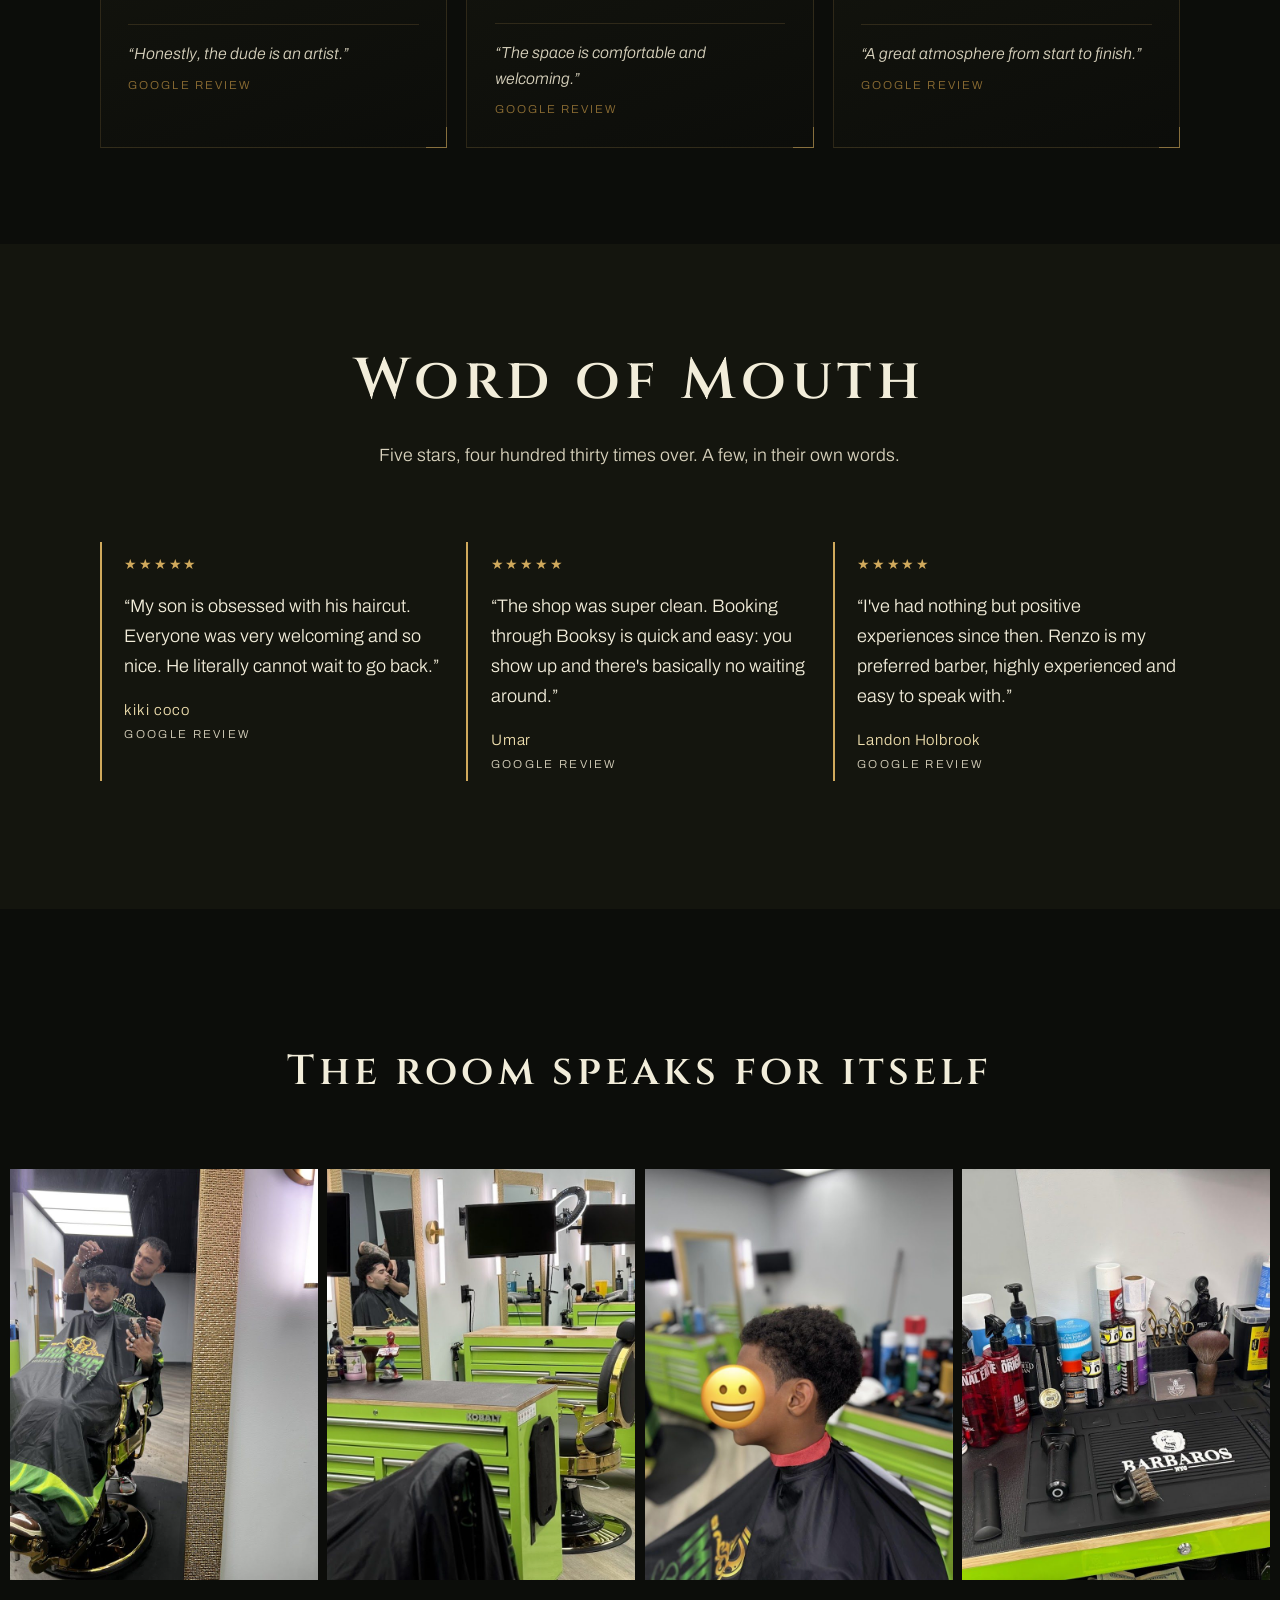
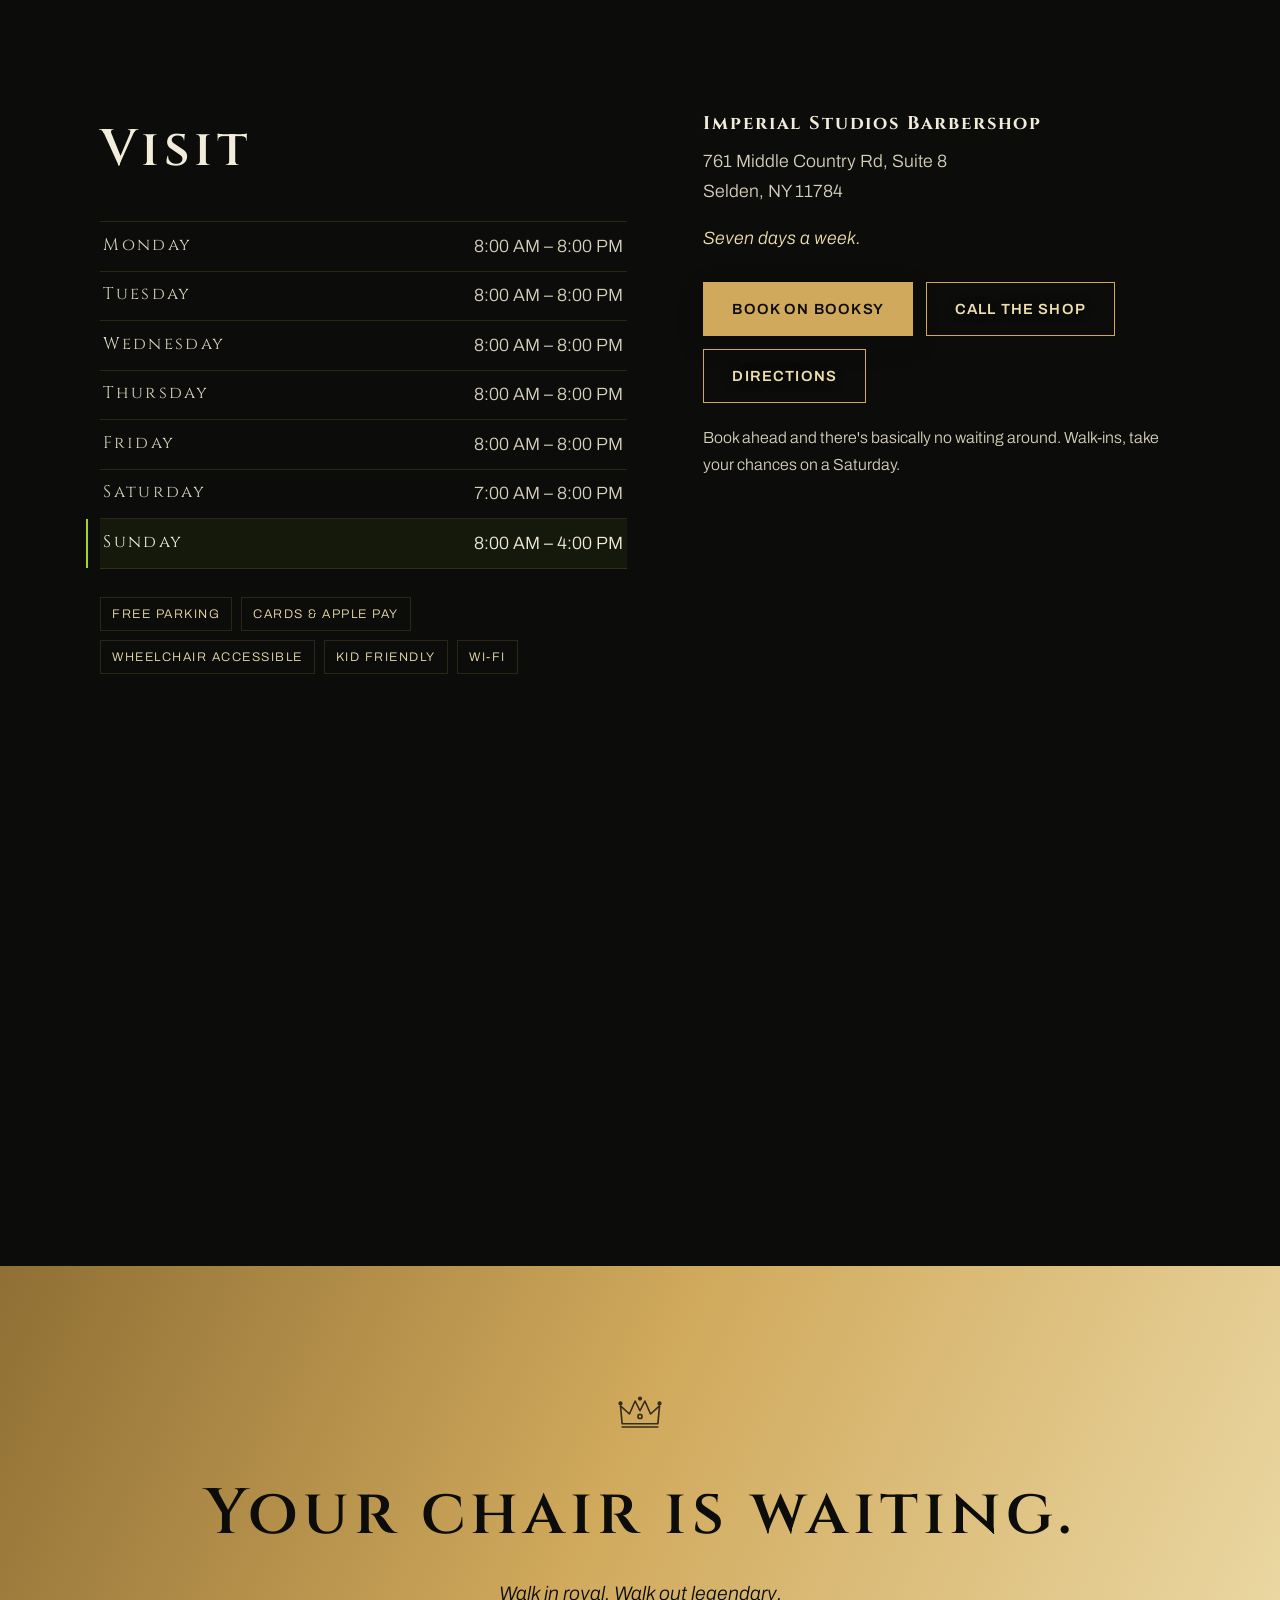
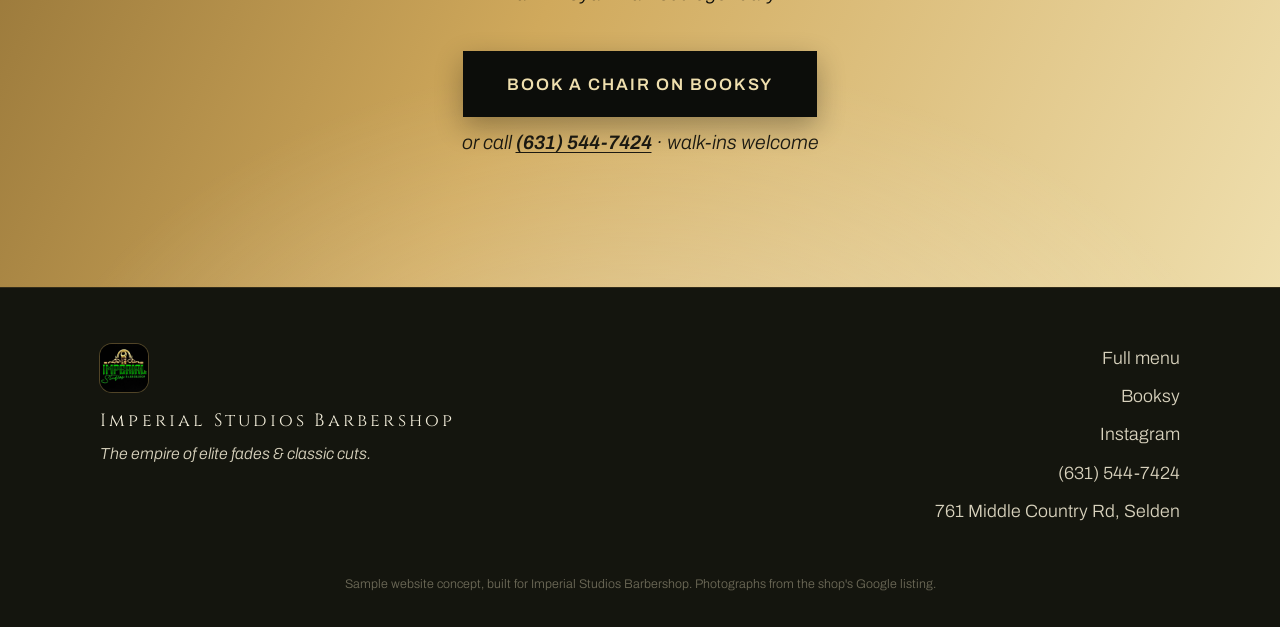
==== commit 8ab11530: "Add a Home link first in the site nav" ====
--- a/index.html
+++ b/index.html
@@ -36,7 +36,7 @@
 }
 </script>
 <style>/* styles inline-fallback none; see styles.css */</style>
-<link rel="stylesheet" href="styles.css?v=2">
+<link rel="stylesheet" href="styles.css?v=3">
 </head>
 <body>
 
@@ -65,6 +65,7 @@
     <span class="brand-word">Imperial</span>
   </a>
   <nav class="site-nav" aria-label="Sections">
+      <a href="#top">Home</a>
     <a href="menu.html">Menu</a>
     <a href="#barbers">Barbers</a>
     <a href="#word">Reviews</a>
--- a/styles.css
+++ b/styles.css
@@ -600,3 +600,5 @@
 
 /* CTA band reuse for the book page */
 .cta-band { text-align: center; }
+/* when the band follows the Book page's light ground, close the gap */
+.book-main + .cta-band { margin-top: 0; }
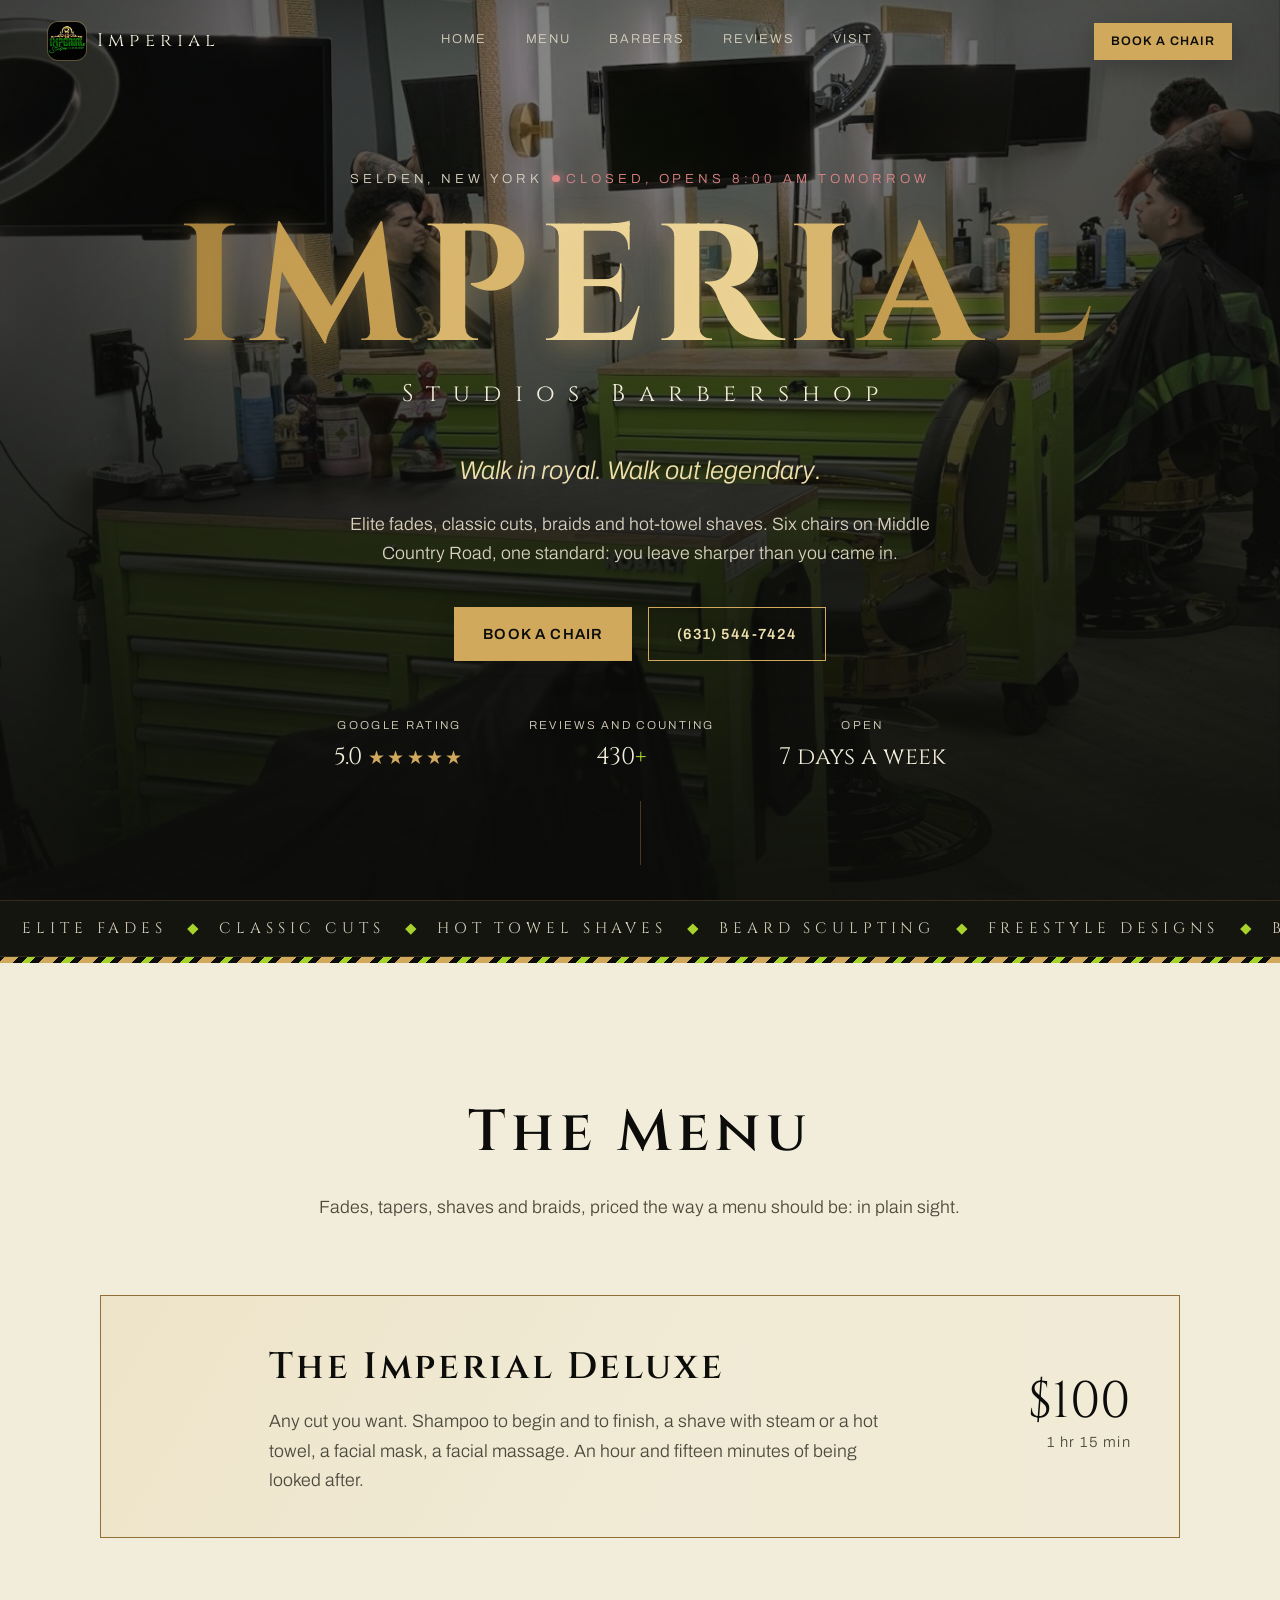
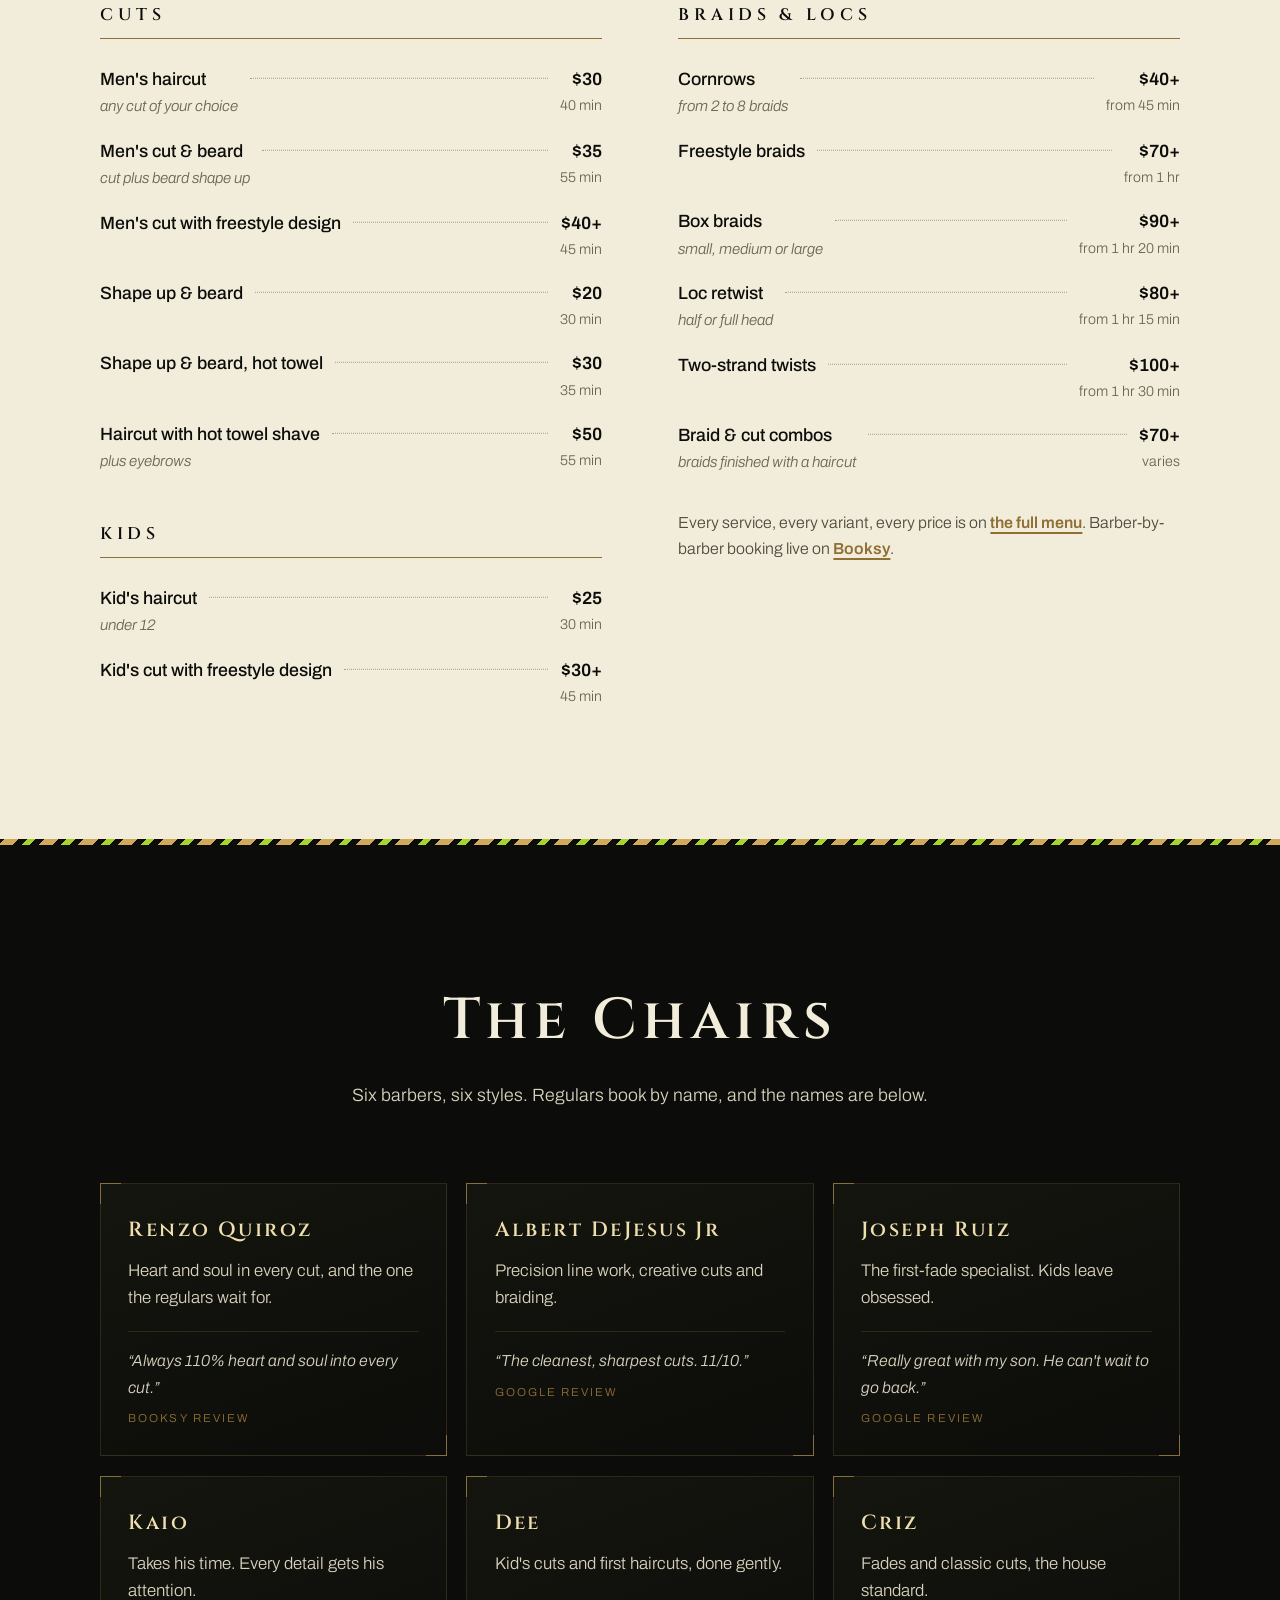
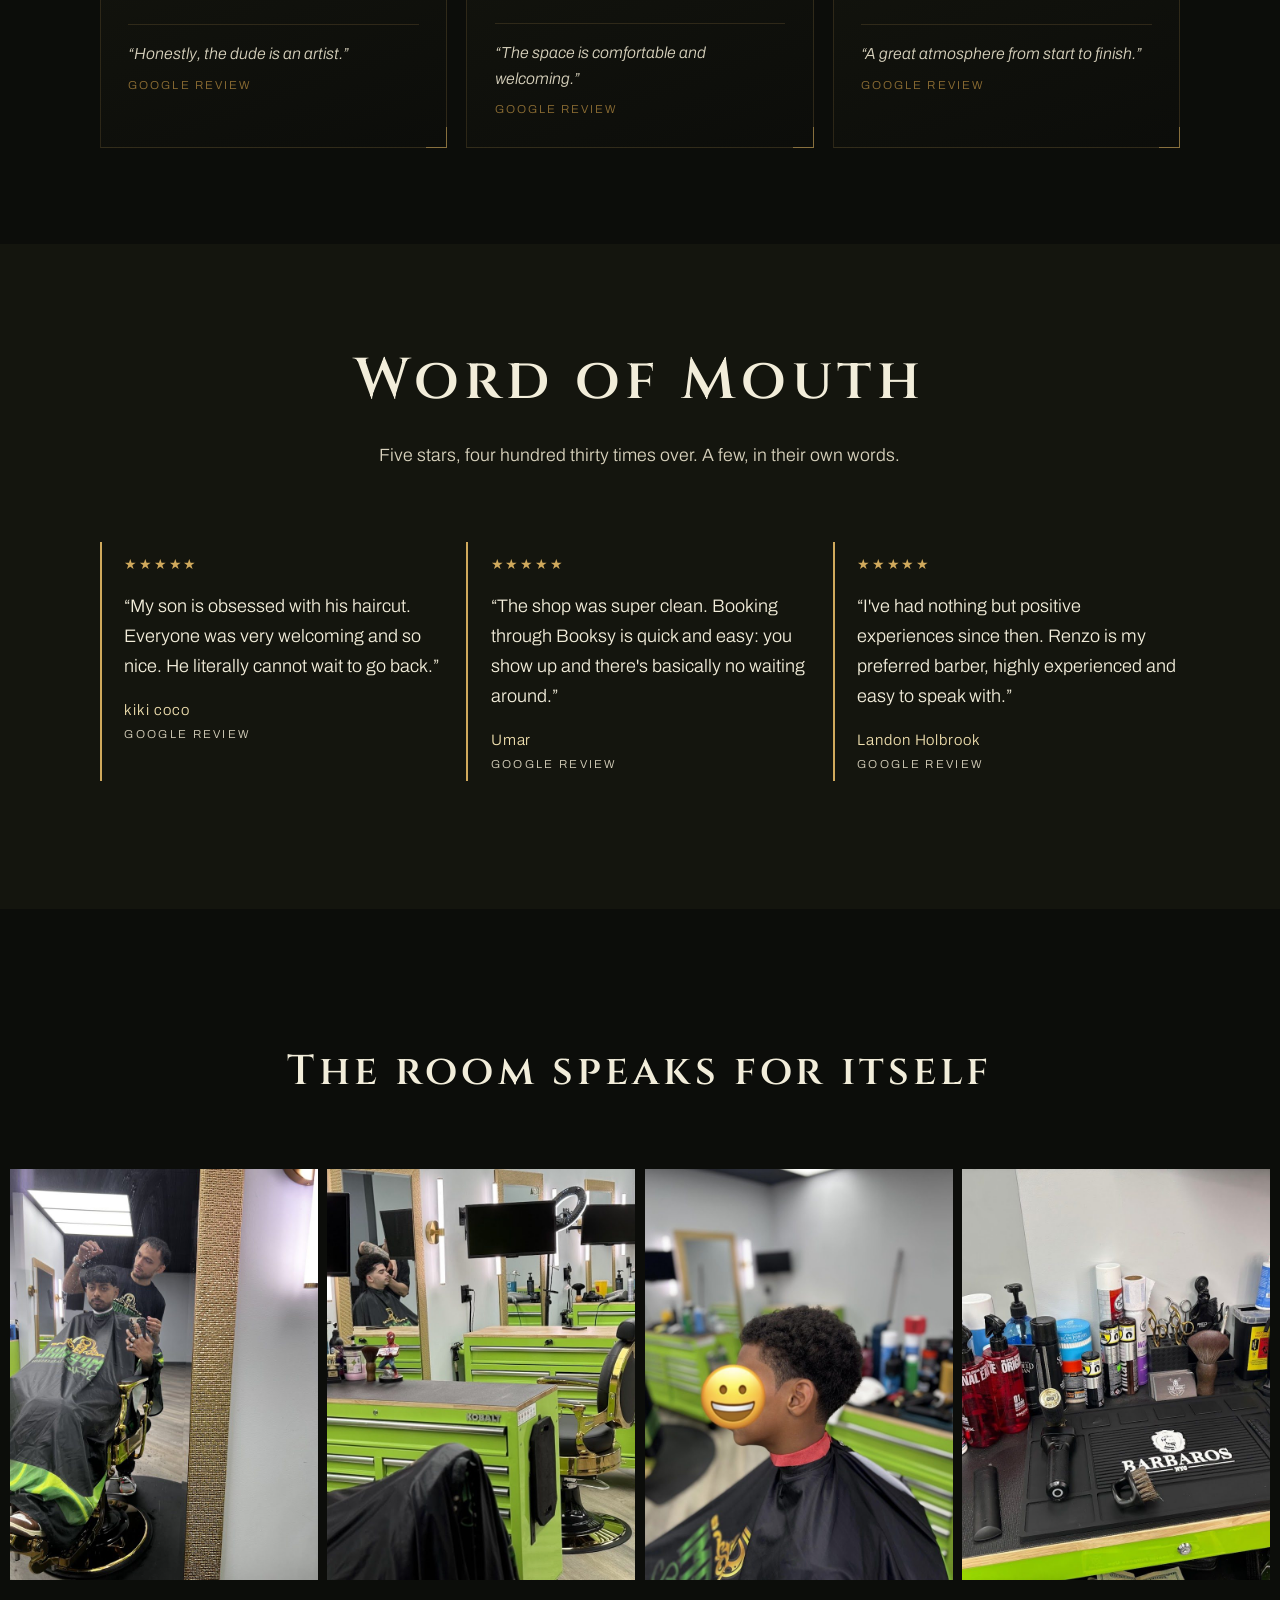
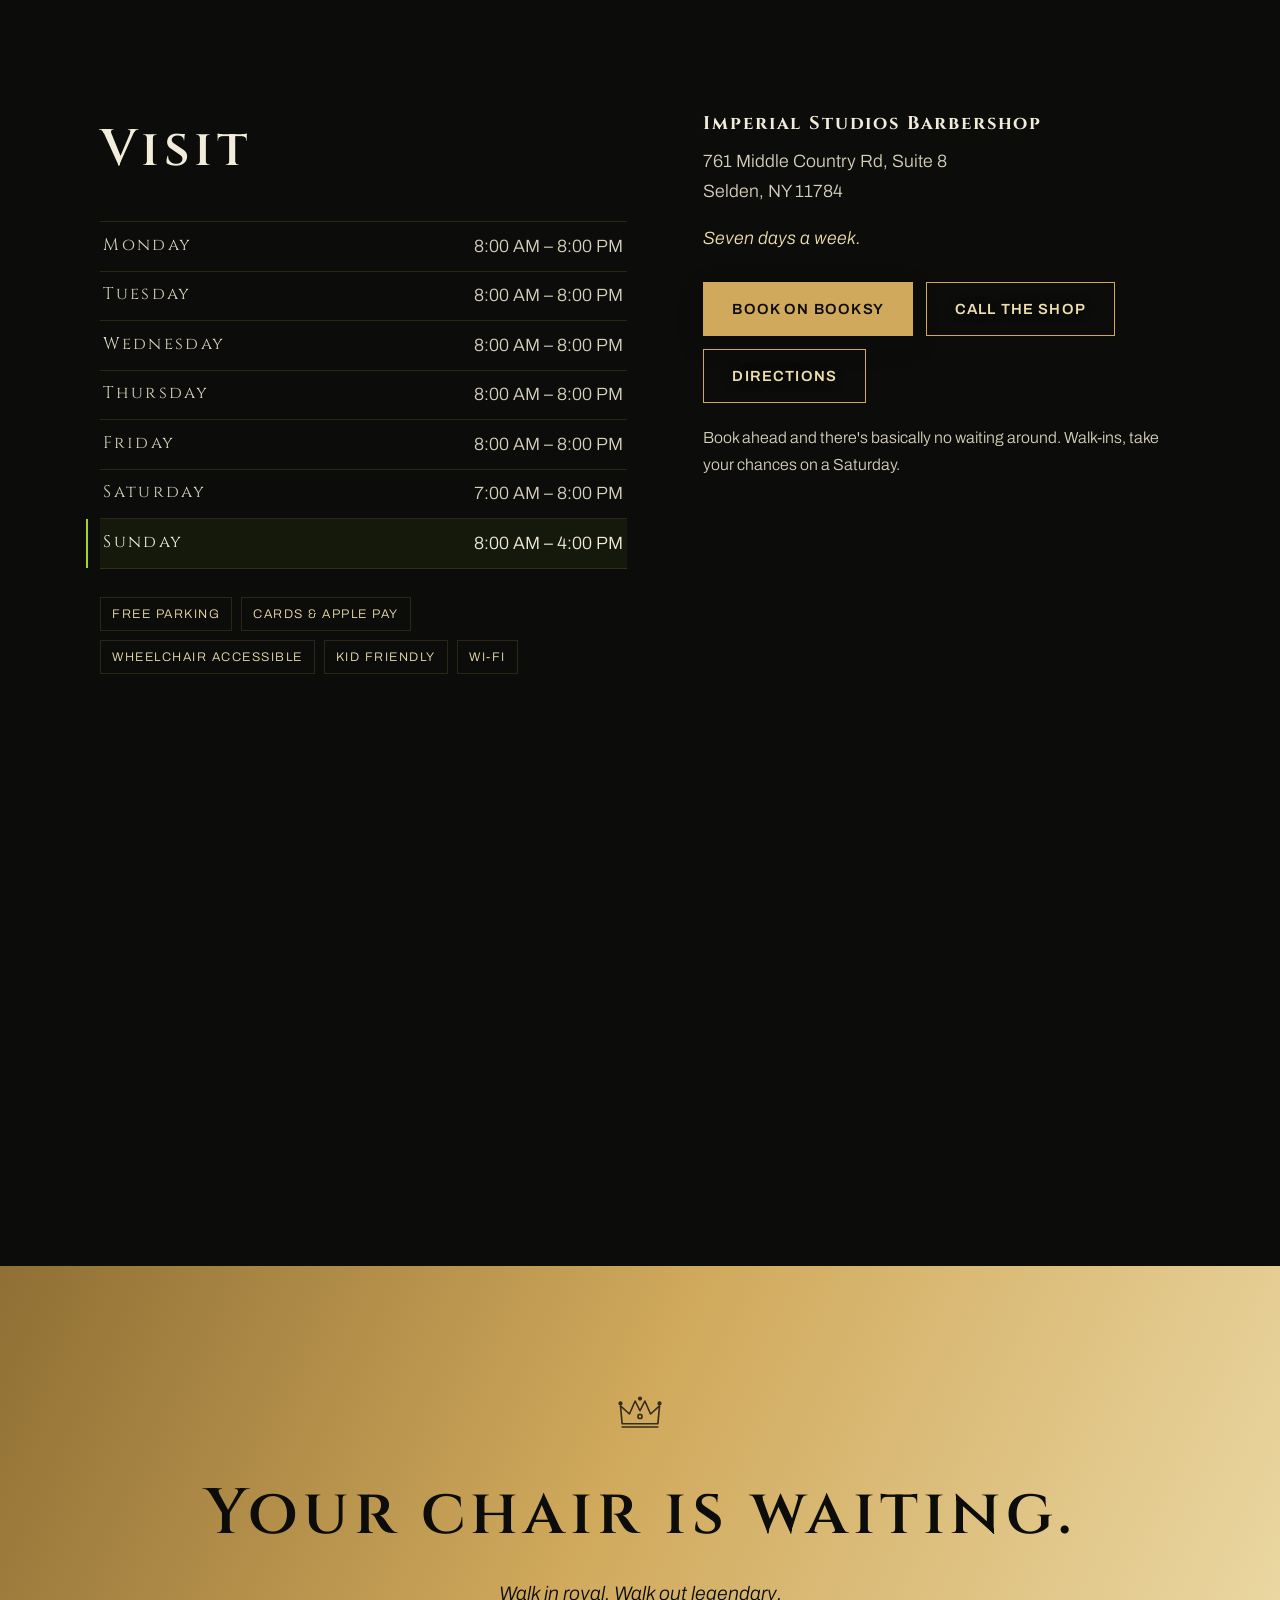
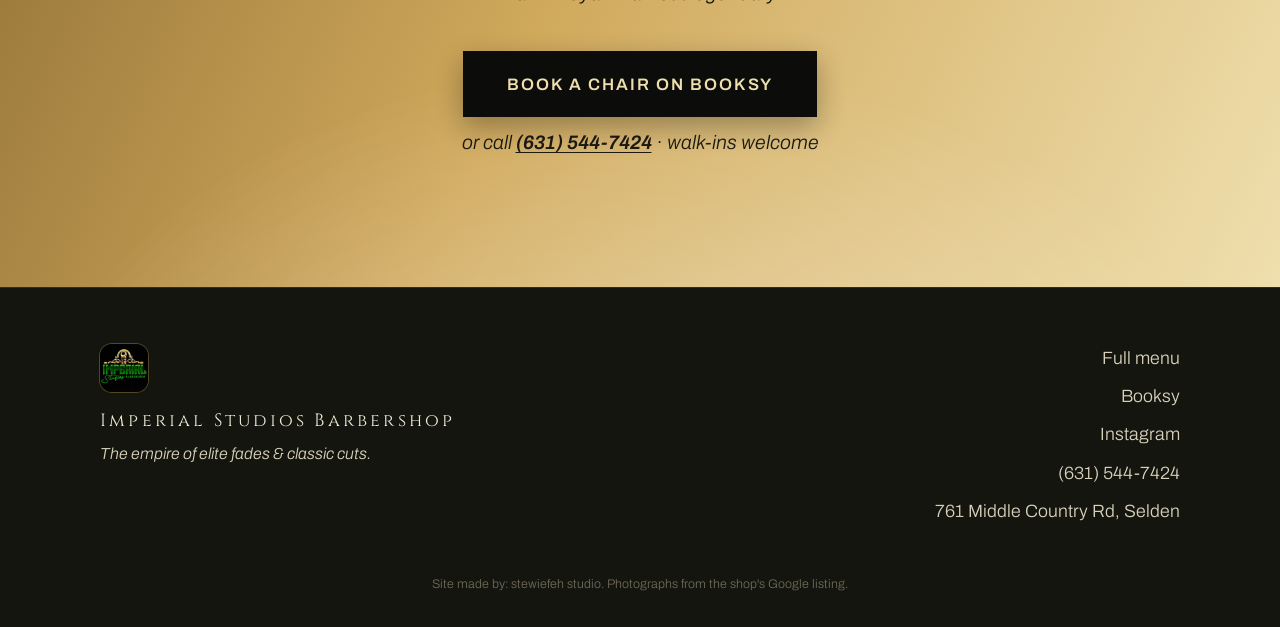
==== commit 838c6583: "Footer credit: Site made by stewiefeh studio" ====
--- a/index.html
+++ b/index.html
@@ -289,7 +289,7 @@
       <a href="https://maps.google.com/?cid=996192709148939534" target="_blank" rel="noopener">761 Middle Country Rd, Selden</a>
     </nav>
   </div>
-  <p class="foot-note">Sample website concept, built for Imperial Studios Barbershop. Photographs from the shop's Google listing.</p>
+  <p class="foot-note">Site made by: stewiefeh studio. Photographs from the shop's Google listing.</p>
 </footer>
 
 <script src="script.js"></script>
